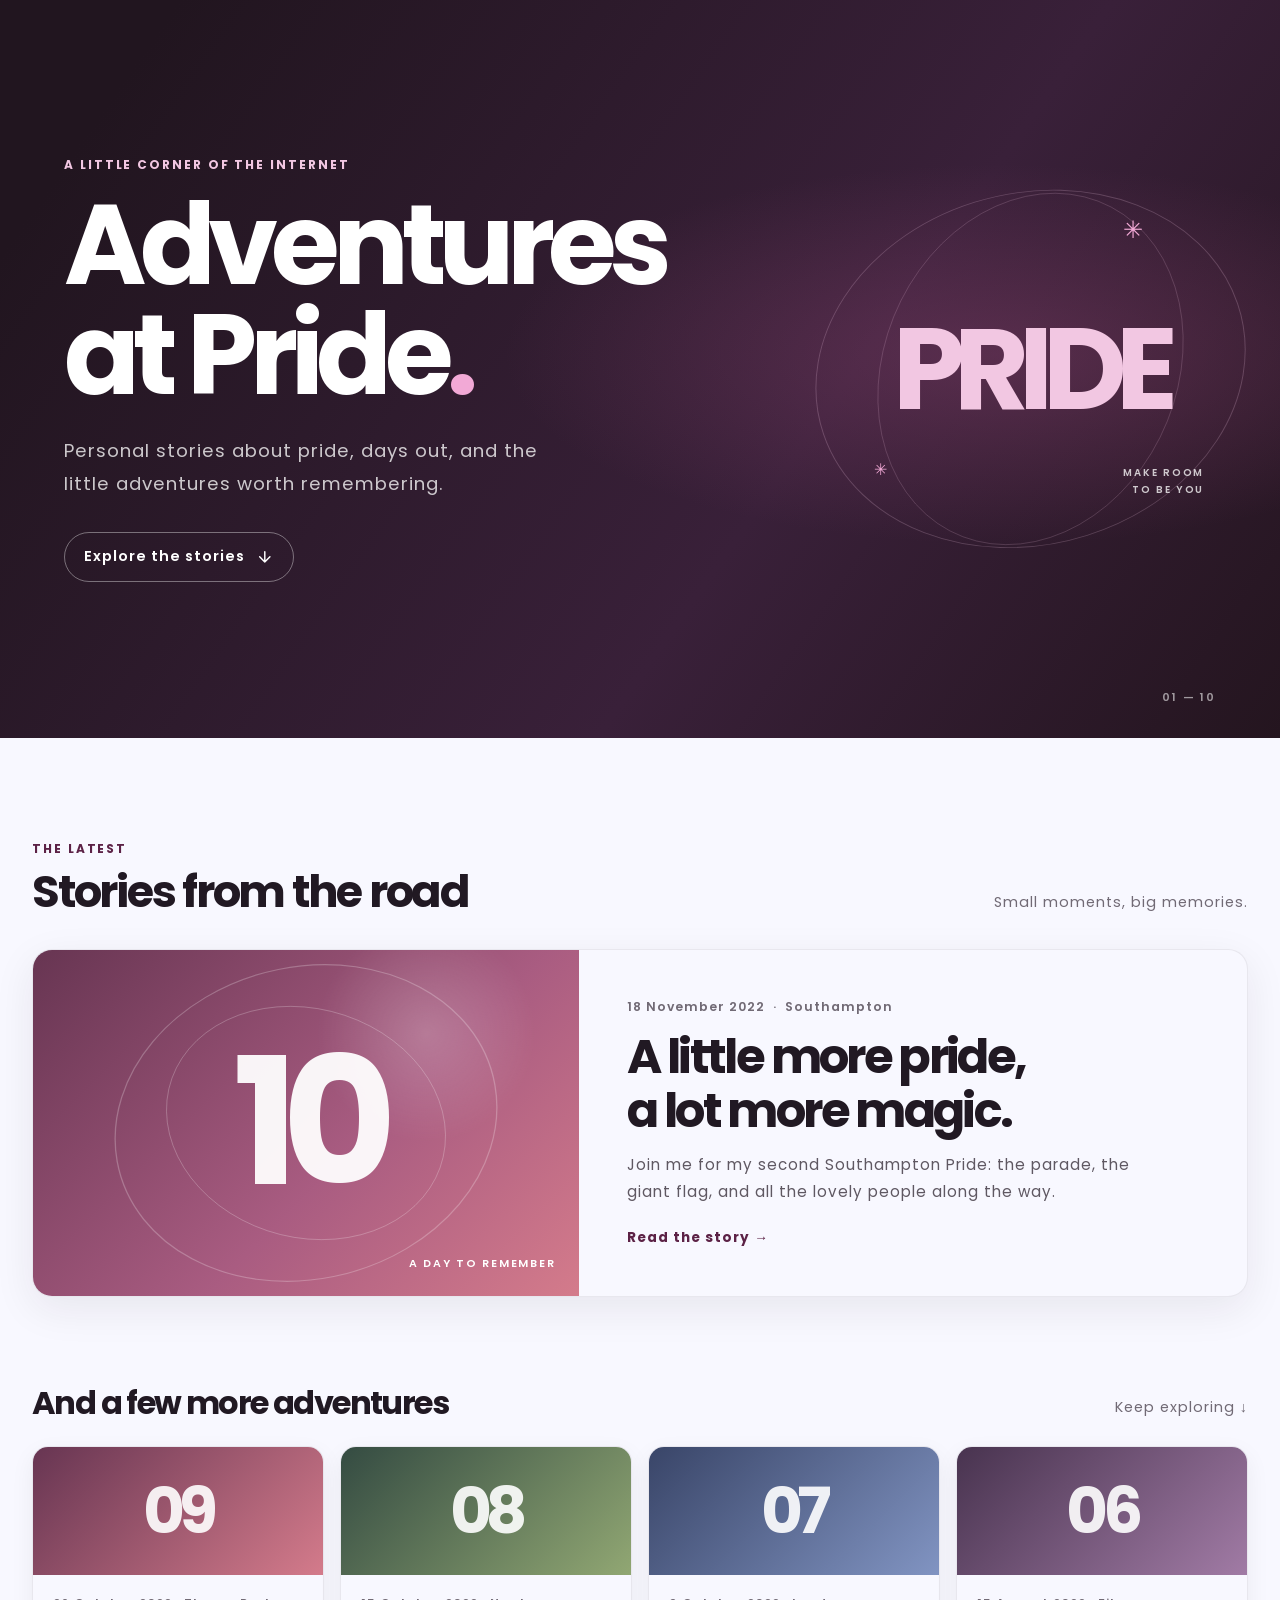
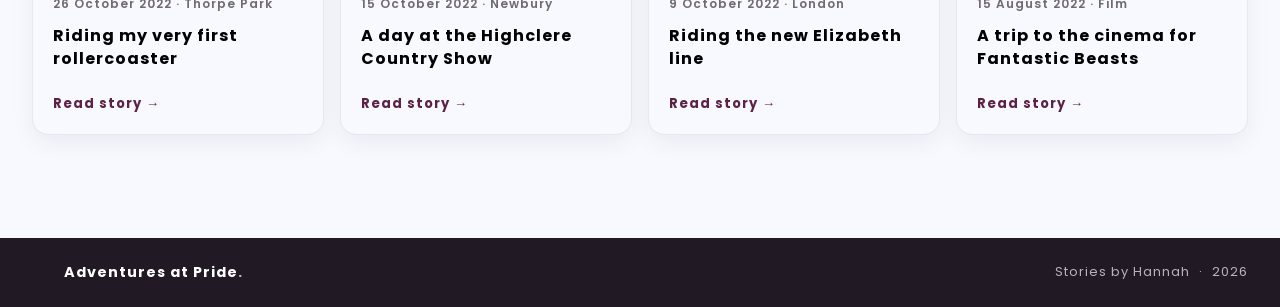
==== index.html @ 4e7ab4b3 "new redesign" ====
<!DOCTYPE html>
<html lang="en">

<head>
  <meta charset="UTF-8">
  <meta name="viewport" content="width=device-width, initial-scale=1.0">
  <meta name="description"
    content="Personal stories about pride, days out, and the little adventures worth remembering.">
  <meta property="og:title" content="Adventures at Pride">
  <meta property="og:description"
    content="Personal stories about pride, days out, and the little adventures worth remembering.">
  <meta name="theme-color" content="#24151f">
  <title>Adventures at Pride | Hannah's Blog</title>
  <link href="https://fonts.googleapis.com/css2?family=Poppins:wght@400;500;600;700&display=swap" rel="stylesheet">
  <link href="/assets/css/main.css" rel="stylesheet">
  <link href="/assets/css/post.css" rel="stylesheet">
  <link href="/assets/css/home.css" rel="stylesheet">
  <link rel="icon" href="/assets/images/home_pics/hc-with-bg-v2.ico">
</head>

<body>
  <a class="post-skip-link" href="#stories">Skip to stories</a>
  <main>
    <section class="home-intro" aria-labelledby="home-title">
      <div class="home-intro-copy">
        <p class="home-kicker">A little corner of the internet</p>
        <h1 id="home-title">Adventures<br>at Pride<span>.</span></h1>
        <p class="home-description">
          Personal stories about pride, days out, and the little adventures worth remembering.
        </p>
        <a class="home-scroll-link" href="#stories">
          Explore the stories
          <svg viewBox="0 0 24 24" aria-hidden="true" focusable="false">
            <path d="M12 5v14m-7-7 7 7 7-7"></path>
          </svg>
        </a>
      </div>
      <div class="home-intro-art" aria-hidden="true">
        <span class="home-art-orbit home-art-orbit-one"></span>
        <span class="home-art-orbit home-art-orbit-two"></span>
        <span class="home-art-spark home-art-spark-one">✳</span>
        <span class="home-art-spark home-art-spark-two">✳</span>
        <span class="home-art-word">PRIDE</span>
        <span class="home-art-caption">MAKE ROOM<br>TO BE YOU</span>
      </div>
      <span class="home-intro-index" aria-hidden="true">01 — 10</span>
    </section>

    <section id="stories" class="home-stories" aria-labelledby="stories-title">
      <div class="home-stories-heading">
        <div>
          <p class="home-section-kicker">The latest</p>
          <h2 id="stories-title">Stories from the road</h2>
        </div>
        <p class="home-stories-note">Small moments, big memories.</p>
      </div>

      <a class="home-feature" href="/post/22/11/18_11_22_southampton_pride_2022.html">
        <span class="home-feature-art" aria-hidden="true">
          <span class="home-feature-number">10</span>
          <span class="home-feature-label">A day to remember</span>
        </span>
        <span class="home-feature-copy">
          <span class="home-feature-date">18 November 2022 <span aria-hidden="true">·</span> Southampton</span>
          <span class="home-feature-title">A little more pride, a lot more magic.</span>
          <span class="home-feature-description">
            Join me for my second Southampton Pride: the parade, the giant flag, and all the lovely people along the
            way.
          </span>
          <span class="home-feature-link">Read the story <span aria-hidden="true">→</span></span>
        </span>
      </a>

      <div class="home-more-heading">
        <h2>And a few more adventures</h2>
        <span>Keep exploring <span aria-hidden="true">↓</span></span>
      </div>

      <div class="post-related-grid home-card-grid">
        <a href="/post/22/10/26_10_22_riding_my_first_rollercoaster_at_thorpe_park.html" class="post-card">
          <span class="post-card-art post-card-art-09" aria-hidden="true">09</span>
          <span class="post-card-content">
            <span class="post-card-date">26 October 2022 <span aria-hidden="true">·</span> Thorpe Park</span>
            <span class="post-card-title">Riding my very first rollercoaster</span>
            <span class="post-card-link">Read story <span aria-hidden="true">→</span></span>
          </span>
        </a>
        <a href="/post/22/10/15_10_22_attending_high_clear_country_show_2022.html" class="post-card">
          <span class="post-card-art post-card-art-08" aria-hidden="true">08</span>
          <span class="post-card-content">
            <span class="post-card-date">15 October 2022 <span aria-hidden="true">·</span> Newbury</span>
            <span class="post-card-title">A day at the Highclere Country Show</span>
            <span class="post-card-link">Read story <span aria-hidden="true">→</span></span>
          </span>
        </a>
        <a href="/post/22/10/09_10_22_riding_the_new_central_part_of_elizabeth_line.html" class="post-card">
          <span class="post-card-art post-card-art-07" aria-hidden="true">07</span>
          <span class="post-card-content">
            <span class="post-card-date">9 October 2022 <span aria-hidden="true">·</span> London</span>
            <span class="post-card-title">Riding the new Elizabeth line</span>
            <span class="post-card-link">Read story <span aria-hidden="true">→</span></span>
          </span>
        </a>
        <a href="/post/22/08/15_08_22_what_i_thought_of_the_new_fantastic_beast_movie.html" class="post-card">
          <span class="post-card-art post-card-art-06" aria-hidden="true">06</span>
          <span class="post-card-content">
            <span class="post-card-date">15 August 2022 <span aria-hidden="true">·</span> Film</span>
            <span class="post-card-title">A trip to the cinema for Fantastic Beasts</span>
            <span class="post-card-link">Read story <span aria-hidden="true">→</span></span>
          </span>
        </a>
      </div>
    </section>
  </main>

  <footer class="home-footer">
    <a class="home-footer-brand" href="#home-title">Adventures at Pride<span>.</span></a>
    <p>Stories by Hannah <span aria-hidden="true">·</span> 2026</p>
  </footer>
</body>

</html>
---- assets/css/main.css ----
/*
       ------------contents-----------
1. general styling 
2. nav styling
3. index.html styling 
    -about me section styling
    -project section styling
    -blog section styling
    friend section/ friend icon styling
4. about.html styling 
    -about me section styling
    -hobbies and interest styling
    -education history styling
    -employment history styling
5. project.html styling
    -hannah codes section styling
    -hannah plays section styling
    - other section styling
    -project card styling
6. blog.html styling
7. footer styling
8. header image styling
9. 404.html styling
10. terms.html styling
*/
/*-----------1:general styling----------*/
* {
  margin: 0;
  padding: 0;
  font-family: "poppins", sans-serif;
  letter-spacing: 1px;
  box-sizing: border-box;
  scroll-behavior: smooth;
}

:root {
  /*light mode colours*/
  --light-hamburger-icon-colour: black;
  --light-body-bg-colour: #f8f8ff;
  --light-hover-active-colour: #5c2246;
  --light-nav-footer-bg-colour: #f5f5f5;
  --light-nav-text-colour: black;
  --light-svg-fill-colour: black;
  --light-section-1-bg-colour: #cfcaca;
  --light-section-2-bg-colour: #adafb8;
  --light-section-3-bg-colour: #c7c7c7;
  --light-section-4-bg-colour: #c0bcbc;
  --light-sorce-code-svg-fill-colour: #5a5c5e;
  --light-card-bg-colour-red: #e40303;
  --light-card-bg-colour-orange: #ff8c00;
  --light-card-bg-colour-yellow: #ffed00;
  --light-card-bg-colour-green: #008026;
  --light-card-bg-colour-blue: #004cff;
  --light-card-bg-colour-violet: #732982;
  --light-card-bg-hover-colour-red: rgb(228, 3, 3);
  --light-card-bg-hover-colour-orange: rgba(248, 162, 1, 0.705);
  --light-card-bg-hover-colour-yellow: rgba(255, 238, 0, 0.493);
  --light-card-bg-hover-colour-green: rgba(0, 128, 38, 0.493);
  --light-card-bg-hover-colour-blue: rgba(0, 76, 255, 0.493);
  --light-card-bg-hover-colour-violet: rgba(115, 41, 130, 0.493);
  --light-card-title-span-colour: #333;
  --light-card-box-shadow-colour: rgba(0, 0, 0, 0.2);
  --light-card-box-shadow-hover-colour: #5c2246;
  --light-top-border-colour: #5c2246;
  /*dark mode colours*/
  --hover-active-colour: #f2c7e2;
  --svg-fill-colour: #fff;
  --sorce-code-svg-fill-colour: hsl(214, 7%, 47%);
  --section-1-bg-colour: #121212;
  --section-2-bg-colour: #18191c;
  --section-3-bg-colour: #0f1012;
  --section-4-bg-colour: #111114;
  --body-bg-colour: #121212;
  --nav-footer-bg-colour: #131418;
  --nav-text-colour: #f2f5f7;
  --hamburger-icon-colour: #f2f5f7;
  --card-bg-colour: #2f2f33;
  --card-bg-colour-red: #e8baba;
  --card-bg-colour-orange: #eacfad;
  --card-bg-colour-yellow: #efecc1;
  --card-bg-colour-green: #bae8c7;
  --card-bg-colour-blue: #bac7e8;
  --card-bg-colour-violet: #e0bae8;
  --card-title-span-colour: rgb(255, 251, 251);
  --card-box-shadow-colour: rgba(139, 138, 138, 0.2);
  --card-box-shadow-hover-colour: #f2c7e2;
  --top-border-colour: #f2c7e2;
  --footer-link-colour: dimgrey;
  --blog-span-hr-colour: rgba(105, 105, 105, 0.26);
}

body {
  overflow-x: hidden;
  background-color: var(--light-body-bg-colour);
}
@media (prefers-color-scheme: dark) {
  body {
    background-color: var(--body-bg-colour);
  }
}

a {
  color: var(--light-nav-text-colour);
}
a:hover {
  color: var(--light-hover-active-colour);
}
@media (prefers-color-scheme: dark) {
  a {
    color: var(--nav-text-colour);
  }
  a:hover {
    color: var(--hover-active-colour);
  }
}

/*----------2:nav styling-------*/
nav {
  height: 6rem;
  width: 100vw;
  background-color: var(--light-nav-footer-bg-colour);
  color: var(--light-nav-text-colour);
  box-shadow: 0 3px 20px rgba(0, 0, 0, 0.2);
  display: flex;
  position: fixed;
  z-index: 10;
}
@media screen and (max-width: 800px) {
  nav {
    position: fixed;
    z-index: 3;
  }
}
@media (prefers-color-scheme: dark) {
  nav {
    background-color: var(--nav-footer-bg-colour);
    color: var(--nav-text-colour);
  }
}
nav {
  /*Styling logo*/
}
nav .logo {
  padding: 1vh 1vw;
  margin-top: auto;
  margin-bottom: auto;
  margin-left: 0;
  margin-right: 0;
  text-align: center;
}
nav .logo img {
  height: 5rem;
  width: 5rem;
}
@media screen and (max-width: 800px) {
  nav .logo {
    padding: 1vh 1vw;
    margin-top: auto;
    margin-bottom: auto;
    margin-left: 0;
    margin-right: 0;
    text-align: center;
    padding-left: 1em;
  }
}
nav {
  /*Styling Links*/
}
nav .nav-links {
  display: flex;
  list-style: none;
  width: 88vw;
  padding: 0 0.7vw;
  justify-content: space-evenly;
  align-items: center;
  text-transform: uppercase;
}
nav .nav-links li a {
  text-decoration: none;
  margin: 0 0.7vw;
  color: var(--light-nav-text-colour);
}
nav .nav-links li a:hover {
  color: var(--light-hover-active-colour);
}
nav .nav-links li a::before {
  content: "";
  display: block;
  height: 3px;
  width: 0%;
  background-color: var(--light-hover-active-colour);
  position: absolute;
  transition: all ease-in-out 250ms;
  margin: 0 0 0 10%;
}
nav .nav-links li a:hover:before {
  width: 80%;
}
nav .nav-links li .active {
  color: var(--light-hover-active-colour);
  font-weight: bold;
}
nav .nav-links li {
  position: relative;
}
@media screen and (max-width: 800px) {
  nav .nav-links {
    position: fixed;
    background: var(--light-nav-footer-bg-colour);
    height: 100vh;
    width: 100%;
    flex-direction: column;
    clip-path: circle(50px at 90% -20%);
    -webkit-clip-path: circle(50px at 90% -10%);
    transition: all 1s ease-out;
    pointer-events: none;
  }
  nav .nav-links.open {
    clip-path: circle(1000px at 90% -10%);
    -webkit-clip-path: circle(1000px at 90% -10%);
    pointer-events: all;
  }
  nav .nav-links {
    /*Animating Hamburger Icon on Click*/
  }
  nav .nav-linksli {
    opacity: 0;
  }
  nav .nav-linksli:nth-child(1) {
    transition: all 0.5s ease 0.2s;
  }
  nav .nav-linksli:nth-child(2) {
    transition: all 0.5s ease 0.4s;
  }
  nav .nav-linksli:nth-child(3) {
    transition: all 0.5s ease 0.6s;
  }
  nav .nav-linksli:nth-child(4) {
    transition: all 0.5s ease 0.7s;
  }
  nav .nav-linksli:nth-child(5) {
    transition: all 0.5s ease 0.8s;
  }
  nav .nav-linksli:nth-child(6) {
    transition: all 0.5s ease 0.9s;
    margin: 0;
  }
  nav .nav-linksli:nth-child(7) {
    transition: all 0.5s ease 1s;
    margin: 0;
  }
  nav .nav-linksli.fade {
    opacity: 1;
  }
}
@media (prefers-color-scheme: dark) {
  nav .nav-links {
    background: var(--nav-footer-bg-colour);
  }
  nav .nav-links li a {
    color: var(--nav-text-colour);
  }
  nav .nav-links li a:hover {
    color: var(--hover-active-colour);
  }
  nav .nav-links li a:before {
    background-color: var(--hover-active-colour);
  }
  nav .nav-links li .active {
    color: var(--hover-active-colour);
  }
}
nav {
  /*Styling Hamburger Icon*/
}
nav .hamburger {
  display: none;
}
nav .hamburger div {
  width: 30px;
  height: 3px;
  background: var(--light-hamburger-icon-colour);
  margin: 5px;
  transition: all 0.3s ease;
}
@media screen and (max-width: 800px) {
  nav .hamburger {
    display: block;
    position: absolute;
    cursor: pointer;
    right: 5%;
    top: 50%;
    transform: translate(-5%, -50%);
    z-index: 2;
    transition: all 0.7s ease;
  }
}
@media (prefers-color-scheme: dark) {
  nav .hamburger div {
    background: var(--hamburger-icon-colour);
  }
}
@media screen and (max-width: 800px) {
  nav .toggle .line1 {
    transform: rotate(-45deg) translate(-5px, 6px);
  }
  nav .toggle .line2 {
    transition: all 0.7s ease;
    width: 0;
  }
  nav .toggle .line3 {
    transform: rotate(45deg) translate(-5px, -6px);
  }
}

.dropdown-links {
  margin-bottom: 1em;
}
@media screen and (max-width: 800px) {
  .dropdown-links {
    display: none;
    opacity: 0;
  }
}

.desktop_display_only {
  display: inline-block;
}
@media screen and (max-width: 800px) {
  .desktop_display_only {
    display: none;
    opacity: 0%;
  }
}

.mobile_only {
  display: none;
  opacity: 0;
}
@media screen and (max-width: 800px) {
  .mobile_only {
    display: block;
    opacity: 1;
  }
}

.dropdown {
  position: relative;
  display: inline-block;
}
@media screen and (max-width: 800px) {
  .dropdown {
    display: none;
    opacity: 0;
  }
}

.dropdown_text {
  font-weight: bold;
  padding-bottom: 0.5em;
}
@media screen and (max-width: 800px) {
  .dropdown_text {
    display: none;
    opacity: 0;
  }
}

.dropdown_mobile_text {
  opacity: 0;
  display: none;
}
@media screen and (max-width: 800px) {
  .dropdown_mobile_text {
    font-weight: bold;
    padding-bottom: 0.5em;
    opacity: 1;
    display: block;
  }
}

.dropdown-content {
  display: none;
  position: absolute;
  background-color: var(--light-nav-footer-bg-colour);
  min-width: 160px;
  box-shadow: 0px 8px 16px 0px rgba(0, 0, 0, 0.2);
  padding: 12px 16px;
  left: -3.5em;
  z-index: 1;
}
@media screen and (max-width: 800px) {
  .dropdown-content {
    display: none;
    opacity: 0;
    z-index: -9;
  }
}
@media (prefers-color-scheme: dark) {
  .dropdown-content {
    background-color: var(--nav-footer-bg-colour);
  }
}

.dropdown:hover .dropdown-content {
  display: block;
  margin: auto;
  text-align: center;
  padding-bottom: 1em;
}
@media screen and (max-width: 800px) {
  .dropdown:hover .dropdown-content {
    display: none;
    opacity: 0;
  }
}

/*-----------3:index.html styling---------*/
.blog_h1 {
  padding-top: 5em;
  margin: auto;
  text-align: center;
  color: var(--light-nav-text-colour);
}
@media screen and (max-width: 800px) {
  .blog_h1 {
    padding-top: 7em;
    font-size: 1.25em;
    padding-left: 2em;
    padding-right: 2em;
  }
}
@media (prefers-color-scheme: dark) {
  .blog_h1 {
    color: var(--nav-text-colour);
  }
}

.blog_welcome_text {
  margin: auto;
  text-align: center;
  padding-bottom: 2em;
  font-weight: 400;
  color: var(--light-nav-text-colour);
}
@media screen and (max-width: 800px) {
  .blog_welcome_text {
    font-size: 1.2em;
    padding-left: 2em;
    padding-right: 2em;
  }
}
@media (prefers-color-scheme: dark) {
  .blog_welcome_text {
    color: var(--nav-text-colour);
  }
}

.blog_page_main {
  padding-bottom: 0.7em;
  margin-bottom: 0.7em;
}

.h1 {
  margin: auto;
  text-align: center;
  padding-top: 1em;
  padding-bottom: 1em;
  color: var(--light-nav-text-colour);
}
@media (prefers-color-scheme: dark) {
  .h1 {
    color: var(--nav-text-colour);
  }
}

.band {
  width: 80%;
  max-width: 1500px;
  margin: 0 auto;
  display: grid;
  grid-template-columns: 1fr;
  grid-template-rows: auto;
  grid-gap: 20px;
}
@media screen and (max-width: 800px) {
  .band {
    margin-bottom: 1.5em;
  }
}
@media (min-width: 30em) {
  .band {
    grid-template-columns: 1fr 1fr;
  }
}
@media (min-width: 60em) {
  .band {
    grid-template-columns: repeat(4, 1fr);
  }
}

.blog_card {
  background: var(--light-card-bg-colour);
  text-decoration: none;
  color: var(--light-nav-text-colour);
  box-shadow: 0 2px 5px var(--light-card-box-shadow-colour);
  display: flex;
  flex-direction: column;
  min-height: 100%;
}
@media (prefers-color-scheme: dark) {
  .blog_card {
    background: var(--card-bg-colour);
    text-decoration: none;
    color: var(--nav-text-colour);
    box-shadow: 0 2px 5px var(--card-box-shadow-colour);
    display: flex;
    flex-direction: column;
    min-height: 100%;
  }
}
.blog_card {
  position: relative;
  top: 0;
  transition: all 0.1s ease-in;
}
@media (prefers-color-scheme: dark) {
  .blog_card {
    background-color: var(--card-bg-colour);
  }
}
.blog_card:hover {
  top: -2px;
  box-shadow: 0 4px 5px var(--card-bg-hover-colour);
}
@media (prefers-color-scheme: dark) {
  .blog_card:hover {
    box-shadow: 0 4px 5px var(--light-card-bg-hover-colour);
  }
}
.blog_card article {
  padding: 20px;
  flex: 1;
  display: flex;
  flex-direction: column;
  justify-content: space-between;
}
.blog_card h1 {
  font-size: 20px;
  margin: 0;
  color: var(--light-card-title-span-colour);
}
@media (prefers-color-scheme: dark) {
  .blog_card h1 {
    color: var(--card-title-span-colour);
  }
}
.blog_card p {
  flex: 1;
  line-height: 1.4;
}
.blog_card span {
  font-size: 12px;
  font-weight: bold;
  color: var(--light-card-title-span-colour);
  text-transform: uppercase;
  letter-spacing: 0.05em;
  margin: 2em 0 0 0;
  padding-right: 3em;
}
@media (prefers-color-scheme: dark) {
  .blog_card span {
    color: var(--card-title-span-colour);
  }
}
.blog_card .span_flex {
  display: flex;
}
.blog_card .thumb {
  padding-bottom: 60%;
  background-size: cover;
  background-position: center center;
}

.blog_card_red {
  background: var(--light-card-bg-colour-red);
  text-decoration: none;
  color: var(--light-nav-text-colour);
  box-shadow: 0 2px 5px var(--light-card-box-shadow-colour);
  display: flex;
  flex-direction: column;
  min-height: 100%;
}
@media (prefers-color-scheme: dark) {
  .blog_card_red {
    background: var(--card-bg-colour-red);
    text-decoration: none;
    color: var(--nav-text-colour);
    box-shadow: 0 2px 5px var(--card-box-shadow-colour);
    display: flex;
    flex-direction: column;
    min-height: 100%;
  }
}
.blog_card_red {
  position: relative;
  top: 0;
  transition: all 0.1s ease-in;
}
@media (prefers-color-scheme: dark) {
  .blog_card_red {
    background-color: var(--card-bg-colour-red);
  }
}
.blog_card_red:hover {
  top: -2px;
  box-shadow: 0 4px 5px var(--card-bg-hover-colour-red);
}
@media (prefers-color-scheme: dark) {
  .blog_card_red:hover {
    box-shadow: 0 4px 5px var(--light-card-bg-hover-colour-red);
  }
}
.blog_card_red article {
  padding: 20px;
  flex: 1;
  display: flex;
  flex-direction: column;
  justify-content: space-between;
}
.blog_card_red h1 {
  font-size: 20px;
  margin: 0;
  color: var(--light-card-title-span-colour);
}
@media (prefers-color-scheme: dark) {
  .blog_card_red h1 {
    color: var(--card-title-span-colour);
  }
}
.blog_card_red p {
  flex: 1;
  line-height: 1.4;
}
.blog_card_red span {
  font-size: 12px;
  font-weight: bold;
  color: var(--light-card-title-span-colour);
  text-transform: uppercase;
  letter-spacing: 0.05em;
  margin: 2em 0 0 0;
  padding-right: 3em;
}
@media (prefers-color-scheme: dark) {
  .blog_card_red span {
    color: var(--card-title-span-colour);
  }
}
.blog_card_red .span_flex {
  display: flex;
}
.blog_card_red .thumb {
  padding-bottom: 60%;
  background-size: cover;
  background-position: center center;
}

.footer {
  position: fixed;
  left: 0;
  padding: 1em;
  bottom: 0;
  width: 100%;
  background-color: var(--light-nav-footer-bg-colour);
  color: var(--light-nav-text-colour);
  text-align: center;
}
@media (prefers-color-scheme: dark) {
  .footer {
    background-color: var(--nav-footer-bg-colour);
    color: var(--nav-text-colour);
  }
}

.blog_card_orange {
  background: var(--light-card-bg-colour-orange);
  text-decoration: none;
  color: var(--light-nav-text-colour);
  box-shadow: 0 2px 5px var(--light-card-box-shadow-colour);
  display: flex;
  flex-direction: column;
  min-height: 100%;
}
@media (prefers-color-scheme: dark) {
  .blog_card_orange {
    background: var(--card-bg-colour-orange);
    text-decoration: none;
    color: var(--nav-text-colour);
    box-shadow: 0 2px 5px var(--card-box-shadow-colour);
    display: flex;
    flex-direction: column;
    min-height: 100%;
  }
}
.blog_card_orange {
  position: relative;
  top: 0;
  transition: all 0.1s ease-in;
}
@media (prefers-color-scheme: dark) {
  .blog_card_orange {
    background-color: var(--card-bg-colour-orange);
  }
}
.blog_card_orange:hover {
  top: -2px;
  box-shadow: 0 4px 5px var(--light-card-box-shadow-hover-colour-orange);
}
@media (prefers-color-scheme: dark) {
  .blog_card_orange:hover {
    box-shadow: 0 4px 5px var(--light-card-bg-hover-colour-orange);
  }
}
.blog_card_orange article {
  padding: 20px;
  flex: 1;
  display: flex;
  flex-direction: column;
  justify-content: space-between;
}
.blog_card_orange h1 {
  font-size: 20px;
  margin: 0;
  color: var(--light-card-title-span-colour);
}
@media (prefers-color-scheme: dark) {
  .blog_card_orange h1 {
    color: var(--card-title-span-colour);
  }
}
.blog_card_orange p {
  flex: 1;
  line-height: 1.4;
}
.blog_card_orange span {
  font-size: 12px;
  font-weight: bold;
  color: var(--light-card-title-span-colour);
  text-transform: uppercase;
  letter-spacing: 0.05em;
  margin: 2em 0 0 0;
  padding-right: 3em;
}
@media (prefers-color-scheme: dark) {
  .blog_card_orange span {
    color: var(--card-title-span-colour);
  }
}
.blog_card_orange .span_flex {
  display: flex;
}
.blog_card_orange .thumb {
  padding-bottom: 60%;
  background-size: cover;
  background-position: center center;
}

.blog_card_yellow {
  background: var(--light-card-bg-colour-yellow);
  text-decoration: none;
  color: var(--light-nav-text-colour);
  box-shadow: 0 2px 5px var(--light-card-box-shadow-colour);
  display: flex;
  flex-direction: column;
  min-height: 100%;
}
@media (prefers-color-scheme: dark) {
  .blog_card_yellow {
    background: var(--card-bg-colour-yellow);
    text-decoration: none;
    color: var(--nav-text-colour);
    box-shadow: 0 2px 5px var(--card-box-shadow-colour);
    display: flex;
    flex-direction: column;
    min-height: 100%;
  }
}
.blog_card_yellow {
  position: relative;
  top: 0;
  transition: all 0.1s ease-in;
}
@media (prefers-color-scheme: dark) {
  .blog_card_yellow {
    background-color: var(--card-bg-colour-yellow);
  }
}
.blog_card_yellow:hover {
  top: -2px;
  box-shadow: 0 4px 5px var(--light-card-box-shadow-hover-colour-yellow);
}
@media (prefers-color-scheme: dark) {
  .blog_card_yellow:hover {
    box-shadow: 0 4px 5px var(--light-card-bg-hover-colour-yellow);
  }
}
.blog_card_yellow article {
  padding: 20px;
  flex: 1;
  display: flex;
  flex-direction: column;
  justify-content: space-between;
}
.blog_card_yellow h1 {
  font-size: 20px;
  margin: 0;
  color: var(--light-card-title-span-colour);
}
@media (prefers-color-scheme: dark) {
  .blog_card_yellow h1 {
    color: var(--card-title-span-colour);
  }
}
.blog_card_yellow p {
  flex: 1;
  line-height: 1.4;
}
.blog_card_yellow span {
  font-size: 12px;
  font-weight: bold;
  color: var(--light-card-title-span-colour);
  text-transform: uppercase;
  letter-spacing: 0.05em;
  margin: 2em 0 0 0;
  padding-right: 3em;
}
@media (prefers-color-scheme: dark) {
  .blog_card_yellow span {
    color: var(--card-title-span-colour);
  }
}
.blog_card_yellow .span_flex {
  display: flex;
}
.blog_card_yellow .thumb {
  padding-bottom: 60%;
  background-size: cover;
  background-position: center center;
}

.blog_card_green {
  background: var(--light-card-bg-colour-green);
  text-decoration: none;
  color: var(--light-nav-text-colour);
  box-shadow: 0 2px 5px var(--light-card-box-shadow-colour);
  display: flex;
  flex-direction: column;
  min-height: 100%;
}
@media (prefers-color-scheme: dark) {
  .blog_card_green {
    background: var(--card-bg-colour-green);
    text-decoration: none;
    color: var(--nav-text-colour);
    box-shadow: 0 2px 5px var(--card-box-shadow-colour);
    display: flex;
    flex-direction: column;
    min-height: 100%;
  }
}
.blog_card_green {
  position: relative;
  top: 0;
  transition: all 0.1s ease-in;
}
@media (prefers-color-scheme: dark) {
  .blog_card_green {
    background-color: var(--card-bg-colour-green);
  }
}
.blog_card_green:hover {
  top: -2px;
  box-shadow: 0 4px 5px var(--light-card-box-shadow-hover-colour);
}
@media (prefers-color-scheme: dark) {
  .blog_card_green:hover {
    box-shadow: 0 4px 5px var(--card-box-shadow-hover-colour);
  }
}
.blog_card_green article {
  padding: 20px;
  flex: 1;
  display: flex;
  flex-direction: column;
  justify-content: space-between;
}
.blog_card_green h1 {
  font-size: 20px;
  margin: 0;
  color: var(--light-card-title-span-colour);
}
@media (prefers-color-scheme: dark) {
  .blog_card_green h1 {
    color: var(--card-title-span-colour);
  }
}
.blog_card_green p {
  flex: 1;
  line-height: 1.4;
}
.blog_card_green span {
  font-size: 12px;
  font-weight: bold;
  color: var(--light-card-title-span-colour);
  text-transform: uppercase;
  letter-spacing: 0.05em;
  margin: 2em 0 0 0;
  padding-right: 3em;
}
@media (prefers-color-scheme: dark) {
  .blog_card_green span {
    color: var(--card-title-span-colour);
  }
}
.blog_card_green .span_flex {
  display: flex;
}
.blog_card_green .thumb {
  padding-bottom: 60%;
  background-size: cover;
  background-position: center center;
}

.blog_card_blue {
  background: var(--light-card-bg-colour-blue);
  text-decoration: none;
  color: var(--light-nav-text-colour);
  box-shadow: 0 2px 5px var(--light-card-box-shadow-colour);
  display: flex;
  flex-direction: column;
  min-height: 100%;
}
@media (prefers-color-scheme: dark) {
  .blog_card_blue {
    background: var(--card-bg-colour-blue);
    text-decoration: none;
    color: var(--nav-text-colour);
    box-shadow: 0 2px 5px var(--card-box-shadow-colour);
    display: flex;
    flex-direction: column;
    min-height: 100%;
  }
}
.blog_card_blue {
  position: relative;
  top: 0;
  transition: all 0.1s ease-in;
}
@media (prefers-color-scheme: dark) {
  .blog_card_blue {
    background-color: var(--card-bg-colour-blue);
  }
}
.blog_card_blue:hover {
  top: -2px;
  box-shadow: 0 4px 5px var(--light-card-box-shadow-hover-colour);
}
@media (prefers-color-scheme: dark) {
  .blog_card_blue:hover {
    box-shadow: 0 4px 5px var(--card-box-shadow-hover-colour);
  }
}
.blog_card_blue article {
  padding: 20px;
  flex: 1;
  display: flex;
  flex-direction: column;
  justify-content: space-between;
}
.blog_card_blue h1 {
  font-size: 20px;
  margin: 0;
  color: var(--light-card-title-span-colour);
}
@media (prefers-color-scheme: dark) {
  .blog_card_blue h1 {
    color: var(--card-title-span-colour);
  }
}
.blog_card_blue p {
  flex: 1;
  line-height: 1.4;
}
.blog_card_blue span {
  font-size: 12px;
  font-weight: bold;
  color: var(--light-card-title-span-colour);
  text-transform: uppercase;
  letter-spacing: 0.05em;
  margin: 2em 0 0 0;
  padding-right: 3em;
}
@media (prefers-color-scheme: dark) {
  .blog_card_blue span {
    color: var(--card-title-span-colour);
  }
}
.blog_card_blue .span_flex {
  display: flex;
}
.blog_card_blue .thumb {
  padding-bottom: 60%;
  background-size: cover;
  background-position: center center;
}

.blog_card_violet {
  background: var(--light-card-bg-colour-violet);
  text-decoration: none;
  color: var(--light-nav-text-colour);
  box-shadow: 0 2px 5px var(--light-card-box-shadow-colour);
  display: flex;
  flex-direction: column;
  min-height: 100%;
}
@media (prefers-color-scheme: dark) {
  .blog_card_violet {
    background: var(--card-bg-colour-violet);
    text-decoration: none;
    color: var(--nav-text-colour);
    box-shadow: 0 2px 5px var(--card-box-shadow-colour);
    display: flex;
    flex-direction: column;
    min-height: 100%;
  }
}
.blog_card_violet {
  position: relative;
  top: 0;
  transition: all 0.1s ease-in;
}
@media (prefers-color-scheme: dark) {
  .blog_card_violet {
    background-color: var(--card-bg-colour-violet);
  }
}
.blog_card_violet:hover {
  top: -2px;
  box-shadow: 0 4px 5px var(--light-card-box-shadow-hover-colour);
}
@media (prefers-color-scheme: dark) {
  .blog_card_violet:hover {
    box-shadow: 0 4px 5px var(--card-box-shadow-hover-colour);
  }
}
.blog_card_violet article {
  padding: 20px;
  flex: 1;
  display: flex;
  flex-direction: column;
  justify-content: space-between;
}
.blog_card_violet h1 {
  font-size: 20px;
  margin: 0;
  color: var(--light-card-title-span-colour);
}
@media (prefers-color-scheme: dark) {
  .blog_card_violet h1 {
    color: var(--card-title-span-colour);
  }
}
.blog_card_violet p {
  flex: 1;
  line-height: 1.4;
}
.blog_card_violet span {
  font-size: 12px;
  font-weight: bold;
  color: var(--light-card-title-span-colour);
  text-transform: uppercase;
  letter-spacing: 0.05em;
  margin: 2em 0 0 0;
  padding-right: 3em;
}
@media (prefers-color-scheme: dark) {
  .blog_card_violet span {
    color: var(--card-title-span-colour);
  }
}
.blog_card_violet .span_flex {
  display: flex;
}
.blog_card_violet .thumb {
  padding-bottom: 60%;
  background-size: cover;
  background-position: center center;
}

@media (min-width: 60em) {
  .item-1 {
    grid-column: 1/span 2;
  }
  .item-1 h1 {
    font-size: 24px;
  }
}

/*-----------blog postpage--------*/
.blog_post_main {
  padding-top: 2em;
  margin: auto;
  align-items: center;
  background-color: var(--light-body-bg-colour);
  width: 100%;
  padding-left: 40em;
  margin-bottom: 0;
  padding-bottom: 2em;
  width: 100%;
  display: block;
}
@media (max-width: 1390px) {
  .blog_post_main {
    padding-top: 6em;
    margin: auto;
    align-items: center;
    background-color: var(--light-body-bg-colour);
    width: 100%;
    padding-left: 3em;
  }
}
@media (max-width: 991px) {
  .blog_post_main {
    padding-top: 1.5em;
    margin-left: 0;
    padding: 20px 10px;
    width: 100%;
  }
}
@media (max-width: 767px) {
  .blog_post_main {
    padding: 60px 10px;
    padding-top: 1.5em;
  }
}
@media (max-width: 709px) {
  .blog_post_main {
    padding: 0px 20px;
    padding-top: 1.5em;
    padding-bottom: 1em;
  }
}
@media (prefers-color-scheme: dark) {
  .blog_post_main {
    background-color: var(--body-bg-colour);
  }
}

.blog_post_p {
  margin-top: 0;
  margin-bottom: 1rem;
  max-width: 50%;
}
@media (max-width: 1390px) {
  .blog_post_p {
    margin: auto;
    align-items: center;
    width: 100%;
  }
}
.blog_post_p {
  color: var(--light-nav-text-colour);
}
@media (max-width: 991px) {
  .blog_post_p {
    margin-top: 0;
    padding-top: 0;
    margin-left: 1em;
    max-width: 100%;
    margin-bottom: 1rem;
  }
}
@media (prefers-color-scheme: dark) {
  .blog_post_p {
    color: var(--nav-text-colour);
  }
}

p a {
  color: var(---light-nav-text-colour);
}
p a:hover {
  color: var(--light-hover-active-colour);
}
@media (prefers-color-scheme: dark) {
  p a a {
    color: var(--nav-text-colour);
  }
  p a a:hover {
    color: var(--hover-active-colour);
  }
}

.blog_card_bg {
  background-color: var(--light-body-bg-colour);
  padding-top: 0;
  margin-top: -1em;
}
@media screen and (max-width: 700px) {
  .blog_card_bg {
    margin-bottom: 1em;
    padding-bottom: 1em;
  }
}
@media (prefers-color-scheme: dark) {
  .blog_card_bg {
    background-color: var(--body-bg-colour);
  }
}

.blog_hr_primary {
  border-top: 5px solid var(--light-top-border-colour);
  width: 96%;
  margin: auto;
  align-items: center;
}
@media (prefers-color-scheme: dark) {
  .blog_hr_primary {
    border-top: 5px solid var(--top-border-colour);
  }
}

.blog_hr_bg {
  background-color: var(--light-body-bg-colour);
}
@media (prefers-color-scheme: dark) {
  .blog_hr_bg {
    background-color: var(--body-bg-colour);
  }
}

.blog_hr_secondary {
  border-top: 5px solid var(--light-top-border-colour);
  width: 70%;
  margin: auto;
  align-items: center;
  margin-top: 1em;
}
@media (prefers-color-scheme: dark) {
  .blog_hr_secondary {
    border-top: 5px solid var(--top-border-colour);
  }
}

.blog_span_hr {
  border-top: 1px solid var(--blog-span-hr-colour);
  max-width: 30%;
  margin-top: 1em;
}
@media (prefers-color-scheme: dark) {
  .blog_span_hr {
    border-top: 1px solid var(--blog-span-hr-colour);
  }
}

.blog_span_hr_border {
  flex-wrap: wrap;
}
.blog_span_hr_border span {
  flex-wrap: wrap;
}
.blog_span_hr_border {
  max-width: 70%;
}
@media (max-width: 1390px) {
  .blog_span_hr_border {
    padding-left: 15em;
  }
}

.blog_svg {
  fill: var(--light-svg-fill-colour);
  width: 2.5em;
  height: 2.5em;
  margin-left: 2em;
  padding: 0;
  padding-right: auto;
}
.blog_svg:hover {
  fill: var(--light-hover-active-colour);
}
@media (prefers-color-scheme: dark) {
  .blog_svg {
    fill: var(--svg-fill-colour);
  }
  .blog_svg:hover {
    fill: var(--hover-active-colour);
  }
}

.blog_color_primary,
span.blog_color_primary {
  color: var(--light-nav-text-colour);
}
@media screen and (max-width: 700px) {
  .blog_color_primary,
  span.blog_color_primary {
    margin-left: 1em;
  }
}
@media (prefers-color-scheme: dark) {
  .blog_color_primary,
  span.blog_color_primary {
    color: var(--nav-text-colour);
  }
}

.h2 {
  margin: auto;
  text-align: center;
  padding-top: 0.7em;
  padding-bottom: 1em;
  color: var(--light-nav-text-colour);
}
@media (prefers-color-scheme: dark) {
  .h2 {
    color: var(--nav-text-colour);
  }
}

.blog_link_bg {
  background-color: var(--light-body-bg-colour);
}
@media (prefers-color-scheme: dark) {
  .blog_link_bg {
    background-color: var(--body-bg-colour);
  }
}

.blog_link_placement {
  display: flex;
  padding-top: auto;
  align-items: center;
  text-align: center;
  margin-top: 1em;
}

.blog_links_placement {
  display: flex;
}

.blog_post_img_placement {
  display: flex;
  margin-right: 4em;
}
@media (max-width: 1390px) {
  .blog_post_img_placement {
    margin: auto;
    align-items: center;
    display: flex;
    margin-left: 15em;
  }
}
@media screen and (max-width: 800px) {
  .blog_post_img_placement {
    margin-left: 1.5em;
    margin-right: 1.5em;
  }
}
@media (max-width: 709px) {
  .blog_post_img_placement {
    display: block;
  }
}
@media (max-width: 480px) {
  .blog_post_img_placement {
    display: block;
  }
}

.blog_post_img {
  width: 30%;
  padding-right: 1em;
  display: flex;
}
@media (max-width: 1390px) {
  .blog_post_img {
    align-items: center;
    display: flex;
  }
}
@media (max-width: 709px) {
  .blog_post_img {
    display: block;
    width: 25%;
    margin: auto;
    align-items: center;
    padding-right: 1em;
  }
}
@media (max-width: 480px) {
  .blog_post_img {
    display: block;
    width: 100%;
    margin: auto;
    align-items: center;
    padding-bottom: 1em;
    padding-right: 0;
  }
}

/*--------7:footer styling------------*/
footer {
  background-color: var(--light-nav-footer-bg-colour);
  padding-left: auto;
  padding-top: 1px;
  padding-bottom: 0;
  margin-bottom: 0;
  padding-right: auto;
  width: 100vw;
  height: auto;
  margin-left: 0;
  bottom: 60px;
  color: var(--footer-link-colour);
}
@media screen and (max-width: 800px) {
  footer {
    background-color: var(--light-nav-footer-bg-colour);
    display: grid;
    padding-left: auto;
    padding-top: 1px;
    height: auto;
    padding: auto;
    margin: auto;
    padding-right: auto;
    width: 100%;
    margin-left: 0;
    bottom: 60px;
    margin-top: -1em;
    color: var(--footer-link-colour);
  }
}
@media (prefers-color-scheme: dark) {
  footer {
    background-color: var(--nav-footer-bg-colour);
    color: var(--footer-link-colour);
  }
}
@media screen and (prefers-color-scheme: dark) and (max-width: 800px) {
  footer {
    background-color: var(--nav-footer-bg-colour);
    color: var(--footer-link-colour);
  }
}
footer h1 {
  font-weight: 700;
  text-align: center;
}
footer p.desktop {
  font-weight: 700;
  text-align: center;
}
@media screen and (max-width: 800px) {
  footer p.desktop {
    display: none;
    opacity: 0;
  }
}
footer p.mobile {
  font-weight: 700;
  text-align: center;
  opacity: 0;
}
@media screen and (max-width: 800px) {
  footer p.mobile {
    opacity: 1;
    margin: auto;
    padding: 1em;
    margin-top: 1em;
    margin-bottom: 1em;
  }
}
footer a {
  margin-left: 2em;
  float: right;
  padding-left: 0.2em;
  padding-right: 0.2em;
  align-items: center;
  text-align: center;
  color: var(--footer-link-colour);
}
@media screen and (max-width: 800px) {
  footer a {
    padding: 1em;
    margin-top: -2em;
    margin: auto;
  }
}
footer .footer_display {
  display: flex;
  margin-left: 1em;
  align-items: center;
}
@media screen and (max-width: 800px) {
  footer .footer_display {
    display: grid;
    background-color: var(--light-nav-footer-bg-colour);
  }
}
@media (prefers-color-scheme: dark) {
  footer .footer_display {
    background-color: var(--nav-footer-bg-colour);
  }
}
@media screen and (prefers-color-scheme: dark) and (max-width: 800px) {
  footer .footer_display {
    display: grid;
    background-color: var(--nav-footer-bg-colour);
  }
}
footer {
  /*Styling logo*/
}
footer .footer_logo {
  padding: 1vh 1vw;
  margin-top: auto;
  margin-bottom: auto;
  margin-left: 0;
  margin-right: 0;
}
footer .footer_logo img {
  height: 5rem;
  width: 5rem;
}
@media screen and (max-width: 800px) {
  footer .footer_logo {
    margin: auto;
    align-items: center;
    padding: 0%;
  }
}

/*--------8:header image styliing--------*/
img.bg {
  /* Set rules to fill background */
  min-height: 100%;
  min-width: 1920px;
  opacity: 70%;
  z-index: -10;
  /* Set up proportionate scaling */
  width: 100%;
  height: auto;
  /* Set up positioning */
  position: fixed;
  background-position: center center;
  top: -10;
  left: 0;
}
@media screen and (max-width: 1024px) {
  img.bg {
    /* Specific to this particular image */
    left: 50%;
    margin-left: -512px; /* 50% */
  }
}

img.blog_bg {
  /* Set rules to fill background */
  min-height: 20%;
  min-width: 1920px;
  opacity: 70%;
  z-index: -10;
  /* Set up proportionate scaling */
  width: 100%;
  height: auto;
  /* Set up positioning */
  position: fixed;
  top: -70%;
  left: 0;
}
@media screen and (max-width: 1024px) {
  img.blog_bg {
    /* Specific to this particular image */
    left: 50%;
    margin-left: -512px; /* 50% */
  }
}

img.blog_post_3_bg {
  /* Set rules to fill background */
  min-height: 20%;
  min-width: 1920px;
  opacity: 70%;
  z-index: -10;
  /* Set up proportionate scaling */
  width: 100%;
  height: auto;
  /* Set up positioning */
  position: fixed;
  top: -10%;
  left: 0;
}
@media screen and (max-width: 1024px) {
  img.blog_post_3_bg {
    /* Specific to this particular image */
    left: 50%;
    margin-left: -512px; /* 50% */
  }
}

img.blog_post_4_bg {
  /* Set rules to fill background */
  min-height: 20%;
  min-width: 1920px;
  opacity: 70%;
  z-index: -10;
  /* Set up proportionate scaling */
  width: 100%;
  height: auto;
  /* Set up positioning */
  position: fixed;
  top: -130%;
  left: 0;
}
@media screen and (max-width: 1024px) {
  img.blog_post_4_bg {
    /* Specific to this particular image */
    left: 50%;
    margin-left: -512px; /* 50% */
  }
}

img.blog_post_6_bg {
  /* Set rules to fill background */
  min-height: 20%;
  min-width: 1920px;
  opacity: 70%;
  z-index: -10;
  /* Set up proportionate scaling */
  width: 100%;
  height: auto;
  /* Set up positioning */
  position: fixed;
  top: -20%;
  left: 0;
}
@media screen and (max-width: 1024px) {
  img.blog_post_6_bg {
    /* Specific to this particular image */
    left: 50%;
    margin-left: -512px; /* 50% */
  }
}

img.blog_post_7_bg {
  /* Set rules to fill background */
  min-height: 40%;
  min-width: 1920px;
  opacity: 70%;
  z-index: -10;
  /* Set up proportionate scaling */
  width: 100%;
  height: auto;
  /* Set up positioning */
  position: fixed;
  top: -126%;
  left: 0;
}
@media screen and (max-width: 1024px) {
  img.blog_post_7_bg {
    /* Specific to this particular image */
    left: 50%;
    margin-left: -512px; /* 50% */
  }
}

img.blog_post_8_bg {
  /* Set rules to fill background */
  min-height: 20%;
  min-width: 1920px;
  opacity: 70%;
  z-index: -10;
  /* Set up proportionate scaling */
  width: 100%;
  height: auto;
  /* Set up positioning */
  position: fixed;
  top: -70%;
  left: 0;
}
@media screen and (max-width: 1024px) {
  img.blog_post_8_bg {
    /* Specific to this particular image */
    left: 50%;
    margin-left: -512px; /* 50% */
  }
}

img.blog_post_9_bg {
  /* Set rules to fill background */
  min-height: 20%;
  min-width: 1920px;
  opacity: 70%;
  z-index: -10;
  /* Set up proportionate scaling */
  width: 100%;
  height: auto;
  /* Set up positioning */
  position: fixed;
  top: -55%;
  left: 0;
}
@media screen and (max-width: 1024px) {
  img.blog_post_9_bg {
    /* Specific to this particular image */
    left: 50%;
    margin-left: -512px; /* 50% */
  }
}

img.blog_post_10_bg {
  /* Set rules to fill background */
  min-height: 20%;
  min-width: 1920px;
  opacity: 70%;
  z-index: -10;
  /* Set up proportionate scaling */
  width: 100%;
  height: auto;
  /* Set up positioning */
  position: fixed;
  top: -185%;
  left: 0;
}
@media screen and (max-width: 1024px) {
  img.blog_post_10_bg {
    /* Specific to this particular image */
    left: 50%;
    margin-left: -512px; /* 50% */
  }
}

img.blog_post_11_bg {
  /* Set rules to fill background */
  min-height: 20%;
  min-width: 1920px;
  opacity: 70%;
  z-index: -10;
  /* Set up proportionate scaling */
  width: 100%;
  height: auto;
  /* Set up positioning */
  position: fixed;
  top: -10%;
  left: 0;
}
@media screen and (max-width: 1024px) {
  img.blog_post_11_bg {
    /* Specific to this particular image */
    left: 50%;
    margin-left: -512px; /* 50% */
  }
}

img.about_bg {
  /* Set rules to fill background */
  min-height: 100%;
  min-width: 1024px;
  opacity: 75%;
  z-index: -10;
  /* Set up proportionate scaling */
  width: 100%;
  height: auto;
  /* Set up positioning */
  position: fixed;
  top: -3em;
  left: 0;
}
@media screen and (max-width: 1024px) {
  img.about_bg {
    /* Specific to this particular image */
    left: 50%;
    margin-left: -512px; /* 50% */
  }
}

/*----------9:404.html styling-------*/
.error_h1 {
  margin: auto;
  text-align: center;
  padding-top: 5em;
  color: var(--light-nav-text-colour);
}
@media (prefers-color-scheme: dark) {
  .error_h1 {
    color: var(--nav-text-colour);
  }
}

.error_h2 {
  margin: auto;
  text-align: center;
  padding: 5em;
  padding-top: 5em;
  padding-bottom: 10em;
}
@media screen and (max-width: 800px) {
  .error_h2 {
    margin: auto;
    text-align: center;
    padding-top: 0;
    padding-bottom: 0;
    padding-left: 0.5em;
    padding-right: 0.5em;
  }
}
@media (prefers-color-scheme: dark) {
  .error_h2 {
    color: var(--nav-text-colour);
  }
}/*# sourceMappingURL=main.css.map */
---- assets/css/post.css ----
.post-skip-link {
  position: absolute;
  top: -4rem;
  left: 1rem;
  z-index: 20;
  padding: 0.75rem 1rem;
  border-radius: 0.5rem;
  background: #fff;
  color: #17131a;
}

.post-skip-link:focus {
  top: 1rem;
}

.post-hero {
  position: relative;
  display: grid;
  min-height: min(78vh, 48rem);
  align-items: end;
  overflow: hidden;
  isolation: isolate;
  background: #24151f;
  color: #fff;
}

.post-back-link {
  position: absolute;
  top: 1.5rem;
  left: max(1.5rem, calc((100% - 72rem) / 2));
  z-index: 1;
  display: inline-flex;
  min-height: 2.75rem;
  align-items: center;
  gap: 0.6rem;
  padding: 0.65rem 1rem;
  border: 1px solid rgba(255, 255, 255, 0.38);
  border-radius: 999px;
  background: rgba(24, 18, 25, 0.38);
  color: #fff;
  font-size: 0.875rem;
  font-weight: 600;
  text-decoration: none;
  backdrop-filter: blur(0.75rem);
  transition: background-color 180ms ease, border-color 180ms ease;
}

.post-back-link:hover {
  border-color: rgba(255, 255, 255, 0.7);
  background: rgba(24, 18, 25, 0.72);
  color: #fff;
}

.post-back-link:focus-visible {
  outline: 3px solid #f2c7e2;
  outline-offset: 3px;
}

.post-back-link svg {
  width: 1.1rem;
  height: 1.1rem;
  fill: none;
  stroke: currentColor;
  stroke-linecap: round;
  stroke-linejoin: round;
  stroke-width: 2;
}

.post-hero-image,
.post-hero-shade {
  position: absolute;
  inset: 0;
  width: 100%;
  height: 100%;
}

.post-hero-image {
  z-index: -2;
  object-fit: cover;
  object-position: center 45%;
}

.post-hero-shade {
  z-index: -1;
  background: linear-gradient(90deg, rgba(16, 11, 17, 0.8), rgba(16, 11, 17, 0.08) 90%),
    linear-gradient(0deg, rgba(16, 11, 17, 0.8), transparent 68%);
}

.post-hero-copy {
  width: min(100% - 3rem, 72rem);
  margin: 0 auto;
  padding: 9rem 0 5rem;
}

.post-kicker,
.post-related-kicker {
  margin: 0 0 0.8rem;
  color: #f2c7e2;
  font-size: 0.75rem;
  font-weight: 700;
  letter-spacing: 0.16em;
  text-transform: uppercase;
}

.post-kicker span {
  margin: 0 0.4rem;
  color: #fff;
}

.post-hero h1 {
  max-width: 13ch;
  margin: 0;
  font-size: clamp(2.6rem, 7vw, 5.8rem);
  letter-spacing: -0.055em;
  line-height: 1.02;
}

.post-byline {
  display: flex;
  flex-wrap: wrap;
  gap: 0.6rem;
  align-items: center;
  margin: 1.5rem 0 0;
  color: rgba(255, 255, 255, 0.88);
  font-size: 0.95rem;
}

.post-content {
  padding: clamp(3.5rem, 8vw, 7rem) 1.5rem;
  background: var(--light-body-bg-colour);
}

.post-article {
  width: min(100%, 44rem);
  margin: 0 auto;
  color: var(--light-nav-text-colour);
  font-size: 1.05rem;
  line-height: 1.9;
}

.post-article > p {
  margin: 0 0 1.6rem;
}

.post-article .post-intro {
  margin-bottom: 2.5rem;
  padding-left: 1.25rem;
  border-left: 4px solid var(--light-top-border-colour);
  font-size: clamp(1.2rem, 2.7vw, 1.55rem);
  font-weight: 500;
  line-height: 1.65;
}

.post-gallery {
  display: grid;
  grid-template-columns: repeat(2, minmax(0, 1fr));
  gap: 1rem;
  margin: 2.75rem 0;
}

.post-gallery img {
  display: block;
  width: 100%;
  aspect-ratio: 4 / 3;
  border-radius: 1rem;
  object-fit: cover;
  box-shadow: 0 1rem 2.5rem rgba(24, 16, 25, 0.12);
}

.post-tags {
  display: flex;
  flex-wrap: wrap;
  gap: 0.6rem;
  margin-top: 2.75rem;
  padding-top: 1.5rem;
  border-top: 1px solid rgba(105, 105, 105, 0.24);
}

.post-tags span {
  padding: 0.45rem 0.9rem;
  border: 1px solid rgba(92, 34, 70, 0.2);
  border-radius: 999px;
  color: var(--light-hover-active-colour);
  font-size: 0.82rem;
  font-weight: 600;
}

.post-related {
  padding: clamp(3.5rem, 7vw, 6rem) 1.5rem;
  background: #f0edf1;
}

.post-related-inner {
  width: min(100%, 76rem);
  margin: 0 auto;
}

.post-related-kicker {
  margin-bottom: 0.4rem;
  color: var(--light-hover-active-colour);
  text-align: center;
}

.post-related h2 {
  margin: 0 0 2.5rem;
  color: #211923;
  font-size: clamp(2rem, 4vw, 3rem);
  letter-spacing: -0.04em;
  text-align: center;
}

.post-related-grid {
  display: grid;
  grid-template-columns: repeat(4, minmax(0, 1fr));
  gap: 1rem;
}

.post-card {
  display: flex;
  min-width: 0;
  flex-direction: column;
  overflow: hidden;
  border: 1px solid rgba(41, 28, 42, 0.08);
  border-radius: 1rem;
  background: var(--light-body-bg-colour);
  box-shadow: 0 0.5rem 1.5rem rgba(32, 20, 34, 0.06);
  color: var(--light-nav-text-colour);
  text-decoration: none;
  transition: transform 180ms ease, box-shadow 180ms ease;
}

.post-card:hover {
  transform: translateY(-4px);
  box-shadow: 0 1rem 2rem rgba(32, 20, 34, 0.12);
  color: var(--light-nav-text-colour);
}

.post-card:focus-visible {
  outline: 3px solid var(--light-hover-active-colour);
  outline-offset: 3px;
}

.post-card-art {
  display: flex;
  min-height: 9rem;
  align-items: center;
  justify-content: center;
  color: rgba(255, 255, 255, 0.9);
  font-size: 4rem;
  font-weight: 700;
  letter-spacing: -0.08em;
  line-height: 1;
}

.post-card-art-09 {
  background: linear-gradient(135deg, #673552, #d47b8b);
}

.post-card-art-08 {
  background: linear-gradient(135deg, #344b42, #91a773);
}

.post-card-art-07 {
  background: linear-gradient(135deg, #394568, #8194c2);
}

.post-card-art-06 {
  background: linear-gradient(135deg, #48334f, #a17ba5);
}

.post-card-content {
  display: flex;
  flex: 1;
  flex-direction: column;
  align-items: flex-start;
  padding: 1.25rem;
}

.post-card-date {
  margin-bottom: 0.7rem;
  color: #716a75;
  font-size: 0.75rem;
  font-weight: 600;
}

.post-card-title {
  font-size: 1rem;
  font-weight: 700;
  line-height: 1.45;
}

.post-card-link {
  margin-top: auto;
  padding-top: 1.5rem;
  color: var(--light-hover-active-colour);
  font-size: 0.82rem;
  font-weight: 700;
}

@media (prefers-color-scheme: dark) {
  .post-content {
    background: var(--body-bg-colour);
  }

  .post-article {
    color: var(--nav-text-colour);
  }

  .post-article .post-intro {
    border-left-color: var(--top-border-colour);
  }

  .post-tags span {
    border-color: rgba(242, 199, 226, 0.24);
    color: var(--hover-active-colour);
  }

  .post-related {
    background: #1a181d;
  }

  .post-related h2 {
    color: var(--nav-text-colour);
  }

  .post-card {
    border-color: rgba(255, 255, 255, 0.08);
    background: var(--card-bg-colour);
    color: var(--nav-text-colour);
  }

  .post-card:hover {
    color: var(--nav-text-colour);
  }

  .post-card-date {
    color: #c0b7c2;
  }

  .post-card-link {
    color: var(--hover-active-colour);
  }
}

@media (max-width: 900px) {
  .post-related-grid {
    grid-template-columns: repeat(2, minmax(0, 1fr));
  }
}

@media (max-width: 600px) {
  .post-hero {
    min-height: 34rem;
  }

  .post-back-link {
    top: 1rem;
    left: 1rem;
  }

  .post-hero-copy {
    width: min(100% - 2rem, 72rem);
    padding: 8rem 0 3rem;
  }

  .post-content {
    padding-right: 1.25rem;
    padding-left: 1.25rem;
  }

  .post-article {
    font-size: 1rem;
  }

  .post-gallery {
    grid-template-columns: 1fr;
    gap: 0.75rem;
    margin: 2rem 0;
  }

  .post-gallery img {
    aspect-ratio: 16 / 10;
  }

  .post-related-grid {
    grid-template-columns: 1fr;
  }

  .post-card {
    display: grid;
    grid-template-columns: 7rem minmax(0, 1fr);
  }

  .post-card-art {
    min-height: 100%;
    font-size: 2.5rem;
  }

  .post-card-content {
    padding: 1rem;
  }

  .post-card-link {
    padding-top: 1rem;
  }
}

@media (prefers-reduced-motion: reduce) {
  .post-card {
    transition: none;
  }
}
---- assets/css/home.css ----
.home-intro {
  position: relative;
  display: flex;
  min-height: min(82vh, 54rem);
  align-items: center;
  overflow: hidden;
  padding: 7rem max(1.5rem, calc((100% - 72rem) / 2));
  background:
    radial-gradient(ellipse at 78% 48%, rgba(139, 67, 112, 0.42), transparent 35%),
    linear-gradient(125deg, #21151f 10%, #392039 62%, #24151f);
  color: #fff;
  isolation: isolate;
}

.home-intro-copy {
  position: relative;
  z-index: 1;
  width: min(100%, 40rem);
}

.home-kicker,
.home-section-kicker {
  margin: 0 0 1rem;
  color: #f2c7e2;
  font-size: 0.75rem;
  font-weight: 700;
  letter-spacing: 0.16em;
  text-transform: uppercase;
}

.home-intro h1 {
  margin: 0;
  font-size: clamp(3.4rem, 9vw, 7rem);
  letter-spacing: -0.065em;
  line-height: 0.98;
}

.home-intro h1 span,
.home-footer-brand span {
  color: #f2a9d6;
}

.home-description {
  max-width: 30rem;
  margin: 1.5rem 0 0;
  color: rgba(255, 255, 255, 0.76);
  font-size: clamp(1rem, 2vw, 1.15rem);
  line-height: 1.8;
}

.home-scroll-link {
  display: inline-flex;
  align-items: center;
  gap: 0.7rem;
  margin-top: 2rem;
  padding: 0.85rem 1.2rem;
  border: 1px solid rgba(255, 255, 255, 0.38);
  border-radius: 999px;
  color: #fff;
  font-size: 0.9rem;
  font-weight: 600;
  text-decoration: none;
  transition: background-color 180ms ease, border-color 180ms ease;
}

.home-scroll-link:hover {
  border-color: #f2c7e2;
  background: rgba(242, 199, 226, 0.12);
  color: #fff;
}

.home-scroll-link:focus-visible,
.home-feature:focus-visible,
.home-footer-brand:focus-visible {
  outline: 3px solid #f2c7e2;
  outline-offset: 4px;
}

.home-scroll-link svg {
  width: 1.1rem;
  height: 1.1rem;
  fill: none;
  stroke: currentColor;
  stroke-linecap: round;
  stroke-linejoin: round;
  stroke-width: 2;
}

.home-intro-art {
  position: absolute;
  top: 50%;
  right: max(2rem, calc((100% - 76rem) / 2));
  display: grid;
  width: clamp(15rem, 34vw, 30rem);
  aspect-ratio: 1;
  align-items: center;
  justify-items: center;
  transform: translateY(-50%);
  pointer-events: none;
}

.home-art-orbit {
  position: absolute;
  width: 100%;
  aspect-ratio: 1;
  border: 1px solid rgba(242, 199, 226, 0.22);
  border-radius: 50%;
}

.home-art-orbit-one {
  transform: scale(0.75) rotate(-24deg) skewX(-12deg);
}

.home-art-orbit-two {
  transform: scale(0.9) rotate(33deg) skewY(-12deg);
}

.home-art-word {
  color: #f2c7e2;
  font-size: clamp(3rem, 9vw, 7.5rem);
  font-weight: 700;
  letter-spacing: -0.09em;
  line-height: 1;
}

.home-art-caption {
  position: absolute;
  right: 10%;
  bottom: 20%;
  color: rgba(255, 255, 255, 0.76);
  font-size: 0.62rem;
  font-weight: 600;
  letter-spacing: 0.2em;
  line-height: 1.7;
  text-align: right;
}

.home-art-spark {
  position: absolute;
  color: #f2a9d6;
  font-size: 1.5rem;
}

.home-art-spark-one {
  top: 14%;
  right: 24%;
}

.home-art-spark-two {
  bottom: 24%;
  left: 14%;
  font-size: 1rem;
}

.home-intro-index {
  position: absolute;
  right: max(1.5rem, calc((100% - 72rem) / 2));
  bottom: 2rem;
  color: rgba(255, 255, 255, 0.56);
  font-size: 0.7rem;
  font-weight: 600;
  letter-spacing: 0.16em;
}

.home-stories {
  width: min(100% - 3rem, 76rem);
  margin: 0 auto;
  padding: clamp(4rem, 8vw, 7rem) 0;
}

.home-stories-heading,
.home-more-heading {
  display: flex;
  flex-wrap: wrap;
  align-items: end;
  justify-content: space-between;
  gap: 1rem;
}

.home-section-kicker {
  margin-bottom: 0.45rem;
  color: var(--light-hover-active-colour);
}

.home-stories-heading h2,
.home-more-heading h2 {
  margin: 0;
  color: #211923;
  font-size: clamp(1.8rem, 4vw, 2.8rem);
  letter-spacing: -0.05em;
  line-height: 1.15;
}

.home-stories-note,
.home-more-heading > span {
  margin: 0 0 0.25rem;
  color: #716a75;
  font-size: 0.9rem;
}

.home-feature {
  display: grid;
  grid-template-columns: 0.9fr 1.1fr;
  min-height: 20rem;
  margin-top: 2rem;
  overflow: hidden;
  border: 1px solid rgba(41, 28, 42, 0.08);
  border-radius: 1.25rem;
  background: var(--light-body-bg-colour);
  box-shadow: 0 0.75rem 2.5rem rgba(32, 20, 34, 0.08);
  color: var(--light-nav-text-colour);
  text-decoration: none;
  transition: transform 180ms ease, box-shadow 180ms ease;
}

.home-feature:hover {
  transform: translateY(-4px);
  box-shadow: 0 1rem 2.5rem rgba(32, 20, 34, 0.14);
  color: var(--light-nav-text-colour);
}

.home-feature-art {
  position: relative;
  display: flex;
  min-height: 20rem;
  align-items: center;
  justify-content: center;
  overflow: hidden;
  background:
    radial-gradient(circle at 72% 24%, rgba(255, 255, 255, 0.2), transparent 23%),
    linear-gradient(135deg, #673552, #a95c81 58%, #d47b8b);
  color: #fff;
}

.home-feature-art::before,
.home-feature-art::after {
  position: absolute;
  width: 18rem;
  aspect-ratio: 1;
  border: 1px solid rgba(255, 255, 255, 0.24);
  border-radius: 50%;
  content: "";
}

.home-feature-art::before {
  transform: scale(1.2) rotate(28deg) skewX(-12deg);
}

.home-feature-art::after {
  transform: scale(0.88) rotate(-32deg) skewY(12deg);
}

.home-feature-number {
  position: relative;
  z-index: 1;
  color: rgba(255, 255, 255, 0.94);
  font-size: clamp(6rem, 15vw, 11rem);
  font-weight: 700;
  letter-spacing: -0.1em;
  line-height: 1;
}

.home-feature-label {
  position: absolute;
  right: 1.5rem;
  bottom: 1.5rem;
  z-index: 1;
  font-size: 0.68rem;
  font-weight: 600;
  letter-spacing: 0.16em;
  text-transform: uppercase;
}

.home-feature-copy {
  display: flex;
  flex-direction: column;
  align-items: flex-start;
  justify-content: center;
  padding: clamp(1.5rem, 4vw, 3rem);
}

.home-feature-date {
  color: #716a75;
  font-size: 0.78rem;
  font-weight: 600;
}

.home-feature-date span {
  margin: 0 0.25rem;
}

.home-feature-title {
  max-width: 14ch;
  margin-top: 0.9rem;
  color: #211923;
  font-size: clamp(1.8rem, 4vw, 3rem);
  font-weight: 700;
  letter-spacing: -0.055em;
  line-height: 1.12;
}

.home-feature-description {
  max-width: 34rem;
  margin-top: 0.9rem;
  color: #5f5862;
  font-size: 0.95rem;
  line-height: 1.75;
}

.home-feature-link {
  margin-top: 1.4rem;
  color: var(--light-hover-active-colour);
  font-size: 0.85rem;
  font-weight: 700;
}

.home-more-heading {
  margin: clamp(3.5rem, 7vw, 5.5rem) 0 1.5rem;
}

.home-more-heading h2 {
  font-size: clamp(1.5rem, 3vw, 2rem);
}

.home-card-grid {
  width: 100%;
  grid-template-columns: repeat(4, minmax(0, 1fr));
}

.home-card-grid .post-card-art {
  min-height: 8rem;
}

.home-footer {
  display: flex;
  width: 100%;
  min-height: 0;
  align-items: center;
  justify-content: space-between;
  gap: 1rem;
  padding: 1.5rem max(1.5rem, calc((100% - 76rem) / 2));
  background: #211923;
  color: rgba(255, 255, 255, 0.68);
}

.home-footer-brand {
  color: #fff;
  font-size: 0.9rem;
  font-weight: 700;
  text-decoration: none;
}

.home-footer-brand:hover {
  color: #fff;
}

.home-footer p {
  margin: 0;
  font-size: 0.8rem;
}

.home-footer p span {
  padding: 0 0.3rem;
  color: #f2c7e2;
}

@media (prefers-color-scheme: dark) {
  .home-stories-heading h2,
  .home-more-heading h2 {
    color: var(--nav-text-colour);
  }

  .home-section-kicker {
    color: var(--hover-active-colour);
  }

  .home-stories-note,
  .home-more-heading > span {
    color: #c0b7c2;
  }

  .home-feature {
    border-color: rgba(255, 255, 255, 0.08);
    background: var(--card-bg-colour);
    color: var(--nav-text-colour);
  }

  .home-feature:hover {
    color: var(--nav-text-colour);
  }

  .home-feature-date {
    color: #c0b7c2;
  }

  .home-feature-title {
    color: var(--nav-text-colour);
  }

  .home-feature-description {
    color: #d0c8d2;
  }

  .home-feature-link {
    color: var(--hover-active-colour);
  }
}

@media (max-width: 900px) {
  .home-intro {
    min-height: 44rem;
    padding-right: 2rem;
    padding-left: 2rem;
  }

  .home-intro-art {
    right: -5rem;
    opacity: 0.48;
  }

  .home-intro-copy {
    max-width: 34rem;
  }

  .home-card-grid {
    grid-template-columns: repeat(2, minmax(0, 1fr));
  }
}

@media (max-width: 600px) {
  .home-intro {
    min-height: 39rem;
    align-items: flex-end;
    padding: 6rem 1.25rem 5rem;
  }

  .home-intro-art {
    top: 28%;
    right: -3rem;
    width: 17rem;
    transform: translateY(-50%);
    opacity: 0.5;
  }

  .home-intro-copy {
    align-self: flex-end;
  }

  .home-intro h1 {
    font-size: clamp(3.2rem, 15vw, 5rem);
  }

  .home-intro-index {
    right: 1.25rem;
    bottom: 1.25rem;
  }

  .home-stories {
    width: min(100% - 2rem, 76rem);
    padding: 3.5rem 0;
  }

  .home-stories-heading {
    align-items: flex-start;
  }

  .home-feature {
    grid-template-columns: 1fr;
  }

  .home-feature-art {
    min-height: 14rem;
  }

  .home-feature-description {
    font-size: 0.9rem;
  }

  .home-more-heading {
    align-items: flex-start;
    flex-direction: column;
    gap: 0.5rem;
  }

  .home-card-grid {
    grid-template-columns: 1fr;
  }

  .home-card-grid .post-card {
    grid-template-columns: 6rem minmax(0, 1fr);
  }

  .home-card-grid .post-card-art {
    min-height: 100%;
  }

  .home-footer {
    align-items: flex-start;
    flex-direction: column;
    padding: 1.5rem;
  }
}

@media (prefers-reduced-motion: reduce) {
  .home-scroll-link,
  .home-feature {
    transition: none;
  }
}
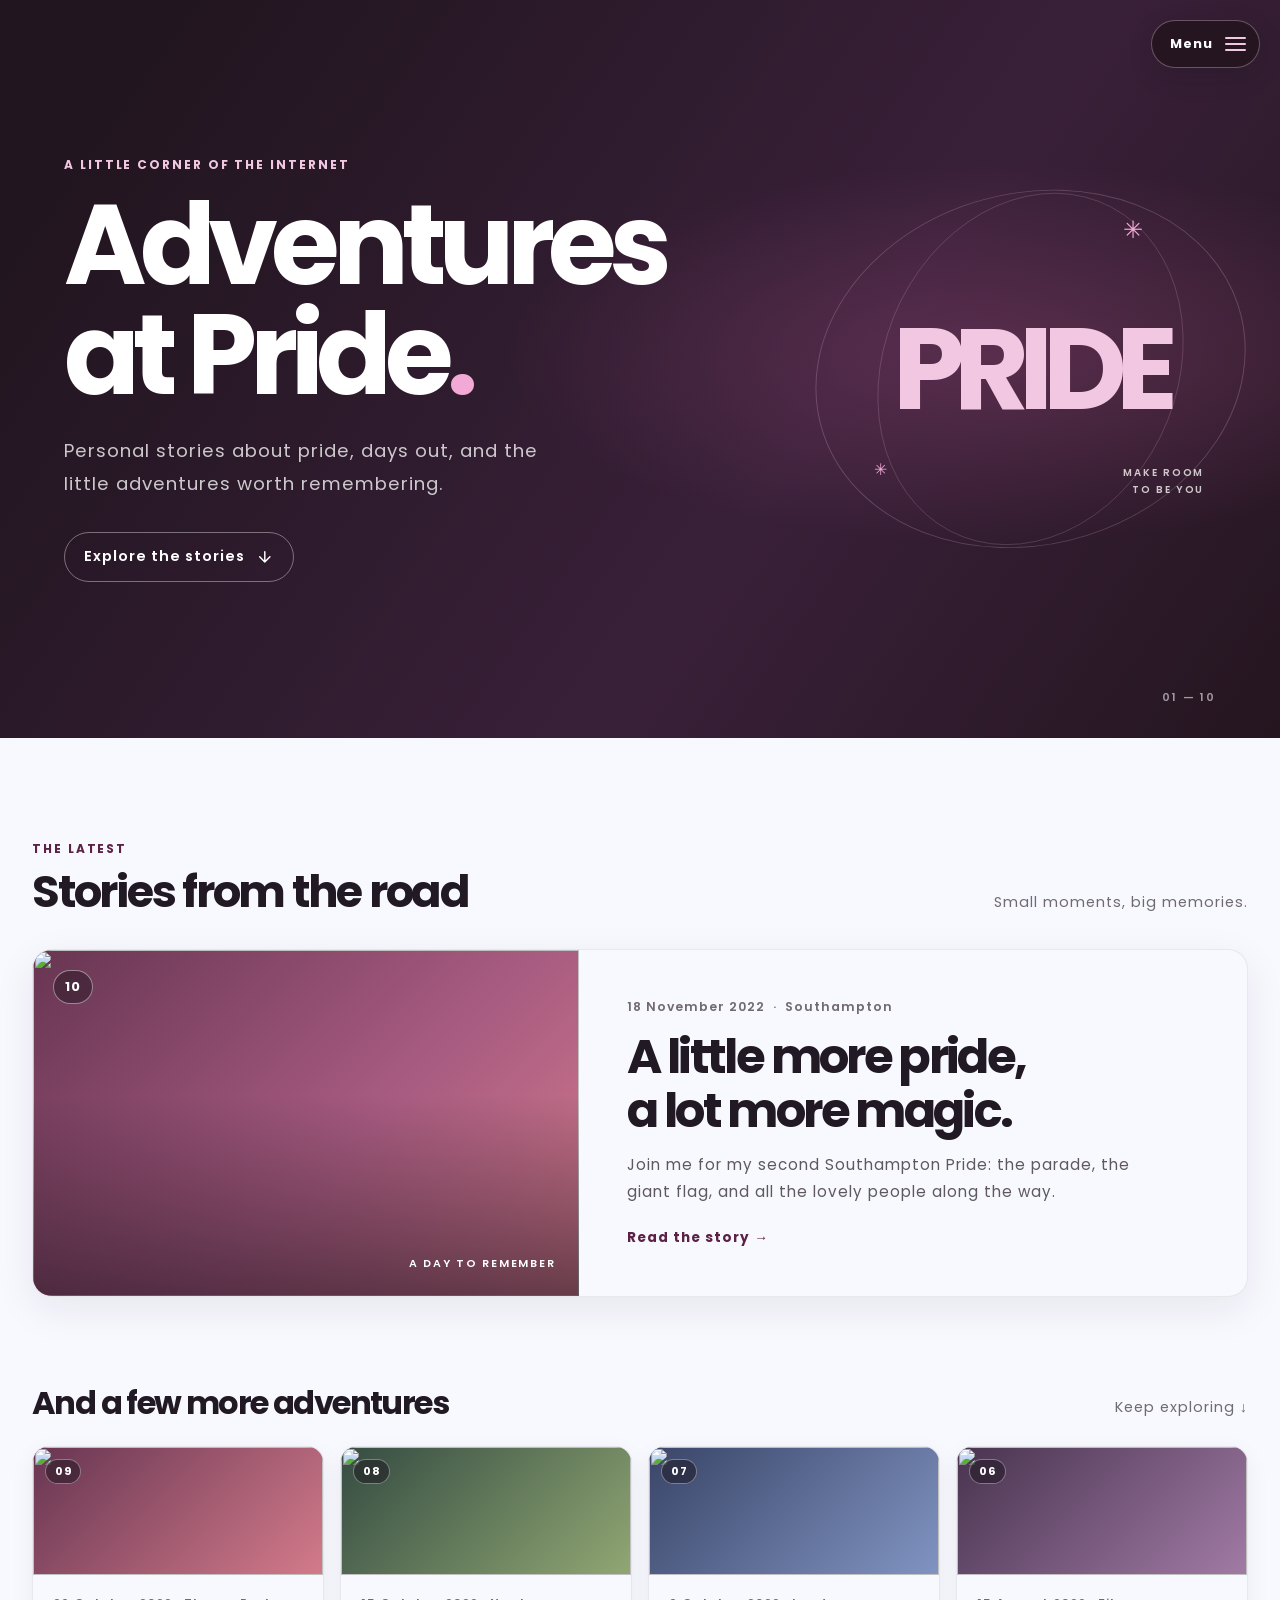
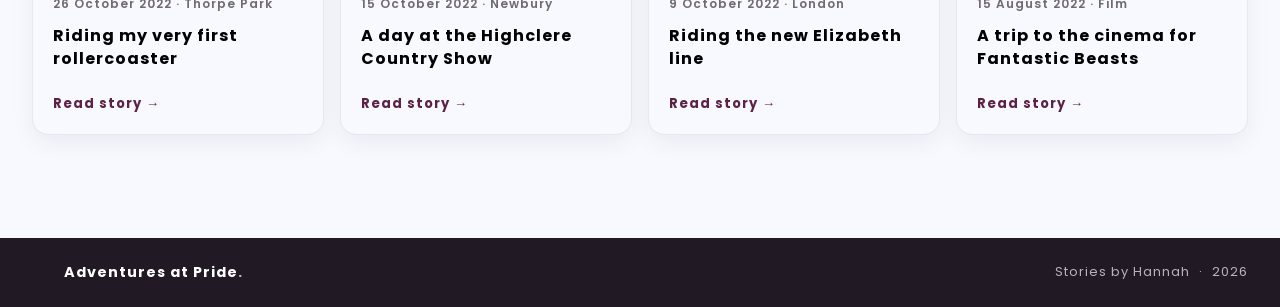
==== commit fbbcb71f: "new nav" ====
--- a/index.html
+++ b/index.html
@@ -15,11 +15,38 @@
   <link href="/assets/css/main.css" rel="stylesheet">
   <link href="/assets/css/post.css" rel="stylesheet">
   <link href="/assets/css/home.css" rel="stylesheet">
+  <link href="/assets/css/nav.css" rel="stylesheet">
   <link rel="icon" href="/assets/images/home_pics/hc-with-bg-v2.ico">
 </head>
 
 <body>
   <a class="post-skip-link" href="#stories">Skip to stories</a>
+  <div class="site-menu">
+    <button class="site-menu-toggle" type="button" aria-expanded="false" aria-controls="site-menu"
+      aria-label="Open navigation menu">
+      <span class="site-menu-toggle-label">Menu</span>
+      <span class="site-menu-icon" aria-hidden="true"><span></span><span></span><span></span></span>
+    </button>
+    <button class="site-menu-backdrop" type="button" aria-label="Close navigation menu" tabindex="-1"></button>
+    <aside id="site-menu" class="site-menu-panel" aria-labelledby="site-menu-title" aria-hidden="true" inert>
+      <div class="site-menu-panel-header">
+        <div>
+          <p class="site-menu-eyebrow">A little corner of the internet</p>
+          <h2 id="site-menu-title">Find your next adventure<span>.</span></h2>
+        </div>
+        <span class="site-menu-spark" aria-hidden="true">✳</span>
+      </div>
+      <nav class="site-menu-links" aria-label="Main navigation">
+        <a href="/index.html"><span>01</span> Home</a>
+        <a href="/index.html#stories"><span>02</span> All stories</a>
+        <a href="https://instagram.com/adventuresatpride"><span>03</span> Instagram</a>
+        <a href="https://tiktok.com/@adventuresatpride"><span>04</span> TikTok</a>
+      </nav>
+      <a class="site-menu-contact" href="https://www.instagram.com/direct/t/17844268713290712/">Say hello <span
+          aria-hidden="true">↗</span></a>
+      <p class="site-menu-footer">Make room to be you.</p>
+    </aside>
+  </div>
   <main>
     <section class="home-intro" aria-labelledby="home-title">
       <div class="home-intro-copy">
@@ -57,6 +84,7 @@
 
       <a class="home-feature" href="/post/22/11/18_11_22_southampton_pride_2022.html">
         <span class="home-feature-art" aria-hidden="true">
+          <img class="home-feature-image" src="/assets/images/home_pics/hannah-v3.jpg" alt="">
           <span class="home-feature-number">10</span>
           <span class="home-feature-label">A day to remember</span>
         </span>
@@ -78,7 +106,10 @@
 
       <div class="post-related-grid home-card-grid">
         <a href="/post/22/10/26_10_22_riding_my_first_rollercoaster_at_thorpe_park.html" class="post-card">
-          <span class="post-card-art post-card-art-09" aria-hidden="true">09</span>
+          <span class="post-card-art post-card-art-09" aria-hidden="true">
+            <img src="/assets/images/home_pics/IMG_4448.jpg" alt="" loading="lazy">
+            <span class="post-card-number">09</span>
+          </span>
           <span class="post-card-content">
             <span class="post-card-date">26 October 2022 <span aria-hidden="true">·</span> Thorpe Park</span>
             <span class="post-card-title">Riding my very first rollercoaster</span>
@@ -86,7 +117,10 @@
           </span>
         </a>
         <a href="/post/22/10/15_10_22_attending_high_clear_country_show_2022.html" class="post-card">
-          <span class="post-card-art post-card-art-08" aria-hidden="true">08</span>
+          <span class="post-card-art post-card-art-08" aria-hidden="true">
+            <img src="/assets/images/home_pics/me.jpeg" alt="" loading="lazy">
+            <span class="post-card-number">08</span>
+          </span>
           <span class="post-card-content">
             <span class="post-card-date">15 October 2022 <span aria-hidden="true">·</span> Newbury</span>
             <span class="post-card-title">A day at the Highclere Country Show</span>
@@ -94,7 +128,10 @@
           </span>
         </a>
         <a href="/post/22/10/09_10_22_riding_the_new_central_part_of_elizabeth_line.html" class="post-card">
-          <span class="post-card-art post-card-art-07" aria-hidden="true">07</span>
+          <span class="post-card-art post-card-art-07" aria-hidden="true">
+            <img src="/assets/images/home_pics/drew-beamer-vAij-E26haI-unsplash.jpg" alt="" loading="lazy">
+            <span class="post-card-number">07</span>
+          </span>
           <span class="post-card-content">
             <span class="post-card-date">9 October 2022 <span aria-hidden="true">·</span> London</span>
             <span class="post-card-title">Riding the new Elizabeth line</span>
@@ -102,7 +139,10 @@
           </span>
         </a>
         <a href="/post/22/08/15_08_22_what_i_thought_of_the_new_fantastic_beast_movie.html" class="post-card">
-          <span class="post-card-art post-card-art-06" aria-hidden="true">06</span>
+          <span class="post-card-art post-card-art-06" aria-hidden="true">
+            <img src="/assets/images/home_pics/hannah-v3.jpg" alt="" loading="lazy">
+            <span class="post-card-number">06</span>
+          </span>
           <span class="post-card-content">
             <span class="post-card-date">15 August 2022 <span aria-hidden="true">·</span> Film</span>
             <span class="post-card-title">A trip to the cinema for Fantastic Beasts</span>
@@ -117,6 +157,7 @@
     <a class="home-footer-brand" href="#home-title">Adventures at Pride<span>.</span></a>
     <p>Stories by Hannah <span aria-hidden="true">·</span> 2026</p>
   </footer>
+  <script src="/assets/js/nav.js"></script>
 </body>
 
-</html>
+</html>
--- a/assets/css/post.css
+++ b/assets/css/post.css
@@ -241,15 +241,47 @@
 }
 
 .post-card-art {
+  position: relative;
   display: flex;
   min-height: 9rem;
   align-items: center;
   justify-content: center;
+  overflow: hidden;
   color: rgba(255, 255, 255, 0.9);
   font-size: 4rem;
   font-weight: 700;
   letter-spacing: -0.08em;
   line-height: 1;
+}
+
+.post-card-art > img {
+  position: absolute;
+  inset: 0;
+  width: 100%;
+  height: 100%;
+  object-fit: cover;
+  transition: transform 220ms ease;
+}
+
+.post-card:hover .post-card-art > img {
+  transform: scale(1.04);
+}
+
+.post-card-number {
+  position: absolute;
+  top: 0.75rem;
+  left: 0.75rem;
+  z-index: 1;
+  padding: 0.3rem 0.55rem;
+  border: 1px solid rgba(255, 255, 255, 0.38);
+  border-radius: 999px;
+  background: rgba(24, 18, 25, 0.48);
+  color: #fff;
+  font-size: 0.7rem;
+  font-weight: 700;
+  letter-spacing: 0.08em;
+  line-height: 1.2;
+  backdrop-filter: blur(0.5rem);
 }
 
 .post-card-art-09 {
@@ -409,4 +441,8 @@
   .post-card {
     transition: none;
   }
-}
+
+  .post-card-art > img {
+    transition: none;
+  }
+}
--- a/assets/css/home.css
+++ b/assets/css/home.css
@@ -226,38 +226,41 @@
   align-items: center;
   justify-content: center;
   overflow: hidden;
-  background:
-    radial-gradient(circle at 72% 24%, rgba(255, 255, 255, 0.2), transparent 23%),
-    linear-gradient(135deg, #673552, #a95c81 58%, #d47b8b);
-  color: #fff;
-}
-
-.home-feature-art::before,
-.home-feature-art::after {
-  position: absolute;
-  width: 18rem;
-  aspect-ratio: 1;
-  border: 1px solid rgba(255, 255, 255, 0.24);
-  border-radius: 50%;
+  background: linear-gradient(135deg, #673552, #a95c81 58%, #d47b8b);
+  color: #fff;
+}
+
+.home-feature-image {
+  position: absolute;
+  inset: 0;
+  width: 100%;
+  height: 100%;
+  object-fit: cover;
+  object-position: center 42%;
+}
+
+.home-feature-art::before {
+  position: absolute;
+  inset: 0;
+  z-index: 1;
+  background: linear-gradient(0deg, rgba(25, 14, 26, 0.58), transparent 58%);
   content: "";
 }
 
-.home-feature-art::before {
-  transform: scale(1.2) rotate(28deg) skewX(-12deg);
-}
-
-.home-feature-art::after {
-  transform: scale(0.88) rotate(-32deg) skewY(12deg);
-}
-
 .home-feature-number {
-  position: relative;
+  position: absolute;
+  top: 1.25rem;
+  left: 1.25rem;
   z-index: 1;
-  color: rgba(255, 255, 255, 0.94);
-  font-size: clamp(6rem, 15vw, 11rem);
+  padding: 0.45rem 0.7rem;
+  border: 1px solid rgba(255, 255, 255, 0.45);
+  border-radius: 999px;
+  background: rgba(24, 18, 25, 0.42);
+  color: #fff;
+  font-size: 0.8rem;
   font-weight: 700;
-  letter-spacing: -0.1em;
-  line-height: 1;
+  letter-spacing: 0.08em;
+  backdrop-filter: blur(0.6rem);
 }
 
 .home-feature-label {
@@ -329,6 +332,10 @@
 
 .home-card-grid .post-card-art {
   min-height: 8rem;
+}
+
+.home-card-grid .post-card-art > img {
+  object-position: center 40%;
 }
 
 .home-footer {
@@ -506,4 +513,8 @@
   .home-feature {
     transition: none;
   }
-}
+
+  .home-card-grid .post-card-art > img {
+    transition: none;
+  }
+}
--- a/assets/css/nav.css
+++ b/assets/css/nav.css
@@ -0,0 +1,332 @@
+.site-menu {
+  position: fixed;
+  inset: 0;
+  z-index: 30;
+  pointer-events: none;
+}
+
+.site-menu-toggle {
+  position: fixed;
+  top: 1.25rem;
+  right: 1.25rem;
+  z-index: 3;
+  display: inline-flex;
+  min-height: 3rem;
+  align-items: center;
+  gap: 0.8rem;
+  padding: 0.65rem 0.8rem 0.65rem 1.1rem;
+  border: 1px solid rgba(242, 199, 226, 0.34);
+  border-radius: 999px;
+  background: rgba(36, 21, 31, 0.92);
+  box-shadow: 0 0.5rem 1.5rem rgba(24, 18, 25, 0.18);
+  color: #fff;
+  cursor: pointer;
+  font: inherit;
+  font-size: 0.8rem;
+  font-weight: 700;
+  letter-spacing: 0.04em;
+  pointer-events: auto;
+  backdrop-filter: blur(0.75rem);
+  transition: background-color 180ms ease, border-color 180ms ease, transform 180ms ease;
+}
+
+.site-menu-toggle:hover {
+  transform: translateY(-1px);
+  border-color: #f2c7e2;
+  background: #392039;
+}
+
+.site-menu-toggle:focus-visible,
+.site-menu-close:focus-visible,
+.site-menu-backdrop:focus-visible {
+  outline: 3px solid #f2c7e2;
+  outline-offset: 4px;
+}
+
+.site-menu-icon {
+  display: grid;
+  width: 1.3rem;
+  gap: 4px;
+}
+
+.site-menu-icon span {
+  display: block;
+  width: 100%;
+  height: 2px;
+  border-radius: 2px;
+  background: #f2c7e2;
+  transition: transform 220ms ease, opacity 180ms ease;
+}
+
+.site-menu.is-open .site-menu-icon span:first-child {
+  transform: translateY(6px) rotate(45deg);
+}
+
+.site-menu.is-open .site-menu-icon span:nth-child(2) {
+  opacity: 0;
+}
+
+.site-menu.is-open .site-menu-icon span:last-child {
+  transform: translateY(-6px) rotate(-45deg);
+}
+
+.site-menu-backdrop {
+  position: absolute;
+  inset: 0;
+  width: 100%;
+  height: 100%;
+  padding: 0;
+  border: 0;
+  background: rgba(19, 12, 20, 0.58);
+  cursor: pointer;
+  opacity: 0;
+  pointer-events: none;
+  visibility: hidden;
+  transition: opacity 240ms ease, visibility 240ms ease;
+  backdrop-filter: blur(3px);
+}
+
+.site-menu-panel {
+  position: absolute;
+  top: 0;
+  right: 0;
+  display: flex;
+  width: min(27rem, calc(100% - 1.25rem));
+  height: 100vh;
+  height: 100dvh;
+  flex-direction: column;
+  overflow-y: auto;
+  padding: clamp(6rem, 12vh, 8rem) clamp(1.5rem, 7vw, 3rem) 2rem;
+  background:
+    radial-gradient(ellipse at 100% 0, rgba(242, 199, 226, 0.4), transparent 35%),
+    #fff9fc;
+  box-shadow: -1rem 0 4rem rgba(24, 18, 25, 0.2);
+  color: #24151f;
+  transform: translateX(105%);
+  visibility: hidden;
+  transition: transform 320ms cubic-bezier(0.2, 0.75, 0.25, 1), visibility 320ms;
+  pointer-events: auto;
+}
+
+.site-menu-panel-header {
+  display: flex;
+  align-items: flex-start;
+  justify-content: space-between;
+  gap: 1rem;
+  padding-bottom: 2rem;
+  border-bottom: 1px solid rgba(92, 34, 70, 0.16);
+}
+
+.site-menu-eyebrow {
+  margin: 0 0 0.8rem;
+  color: #7e526f;
+  font-size: 0.68rem;
+  font-weight: 700;
+  letter-spacing: 0.14em;
+  text-transform: uppercase;
+}
+
+.site-menu-panel-header h2 {
+  max-width: 10ch;
+  margin: 0;
+  color: #24151f;
+  font-size: clamp(2rem, 8vw, 3rem);
+  font-weight: 700;
+  letter-spacing: -0.06em;
+  line-height: 1.02;
+}
+
+.site-menu-panel-header h2 span {
+  color: #a44f7d;
+}
+
+.site-menu-panel nav.site-menu-links {
+  position: static;
+  z-index: auto;
+  display: flex;
+  width: auto;
+  height: auto;
+  flex-direction: column;
+  padding: 1rem 0 0;
+  background: transparent;
+  box-shadow: none;
+  color: inherit;
+  text-transform: none;
+}
+
+.site-menu-spark {
+  color: #a44f7d;
+  font-size: 1.8rem;
+  line-height: 1;
+}
+
+.site-menu-links {
+  display: flex;
+  flex-direction: column;
+  padding-top: 1rem;
+}
+
+.site-menu-links a {
+  display: flex;
+  align-items: baseline;
+  gap: 1rem;
+  padding: 1rem 0;
+  border-bottom: 1px solid rgba(92, 34, 70, 0.12);
+  color: #24151f;
+  font-size: 1.3rem;
+  font-weight: 600;
+  text-decoration: none;
+  transition: color 160ms ease, padding-left 160ms ease;
+}
+
+.site-menu-links a span {
+  color: #8b7886;
+  font-size: 0.72rem;
+  font-weight: 600;
+  letter-spacing: 0.08em;
+}
+
+.site-menu-links a:hover {
+  padding-left: 0.35rem;
+  color: #8a3d69;
+}
+
+.site-menu-links a:focus-visible,
+.site-menu-contact:focus-visible,
+.site-menu-brand:focus-visible {
+  border-radius: 0.25rem;
+  outline: 3px solid #8a3d69;
+  outline-offset: 4px;
+}
+
+.site-menu-contact {
+  display: flex;
+  align-items: center;
+  justify-content: space-between;
+  margin-top: 2rem;
+  padding: 0.9rem 1rem;
+  border-radius: 0.75rem;
+  background: #24151f;
+  color: #fff;
+  font-size: 0.9rem;
+  font-weight: 600;
+  text-decoration: none;
+  transition: background-color 160ms ease;
+}
+
+.site-menu-contact:hover {
+  background: #5c2246;
+  color: #fff;
+}
+
+.site-menu-contact span {
+  color: #f2c7e2;
+  font-size: 1.2rem;
+}
+
+.site-menu-footer {
+  margin: auto 0 0;
+  padding-top: 3rem;
+  color: #776d78;
+  font-size: 0.78rem;
+  letter-spacing: 0.06em;
+}
+
+.site-menu.is-open .site-menu-backdrop {
+  opacity: 1;
+  pointer-events: auto;
+  visibility: visible;
+}
+
+.site-menu.is-open .site-menu-panel {
+  transform: translateX(0);
+  visibility: visible;
+}
+
+body.site-menu-open {
+  overflow: hidden;
+}
+
+@media (max-width: 600px) {
+  .site-menu-toggle {
+    top: 0.85rem;
+    right: 0.85rem;
+    min-height: 2.8rem;
+  }
+
+  .site-menu-panel {
+    width: min(25rem, calc(100% - 0.75rem));
+    padding: 5.75rem 1.5rem 1.5rem;
+  }
+}
+
+@media (prefers-color-scheme: dark) {
+  .site-menu-panel {
+    background:
+      radial-gradient(ellipse at 100% 0, rgba(139, 67, 112, 0.2), transparent 35%),
+      #1c171e;
+    color: #f2f5f7;
+  }
+
+  .site-menu-panel-header {
+    border-bottom-color: rgba(242, 199, 226, 0.18);
+  }
+
+  .site-menu-eyebrow,
+  .site-menu-panel-header h2 span,
+  .site-menu-spark {
+    color: #f2c7e2;
+  }
+
+  .site-menu-panel-header h2,
+  .site-menu-links a {
+    color: #f2f5f7;
+  }
+
+  .site-menu-links a span {
+    color: #b6aab8;
+  }
+
+  .site-menu-links a {
+    border-bottom-color: rgba(242, 199, 226, 0.14);
+  }
+
+  .site-menu-links a:hover {
+    color: #f2c7e2;
+  }
+
+  .site-menu-links a:focus-visible,
+  .site-menu-contact:focus-visible,
+  .site-menu-brand:focus-visible {
+    outline-color: #f2c7e2;
+  }
+
+  .site-menu-contact {
+    background: #f2c7e2;
+    color: #24151f;
+  }
+
+  .site-menu-contact:hover {
+    background: #fff;
+    color: #24151f;
+  }
+
+  .site-menu-contact span {
+    color: #5c2246;
+  }
+
+  .site-menu-footer {
+    color: #c0b7c2;
+  }
+}
+
+@media (prefers-reduced-motion: reduce) {
+  .site-menu-toggle,
+  .site-menu-icon span,
+  .site-menu-backdrop,
+  .site-menu-panel,
+  .site-menu-links a,
+  .site-menu-contact {
+    transition: none;
+  }
+}
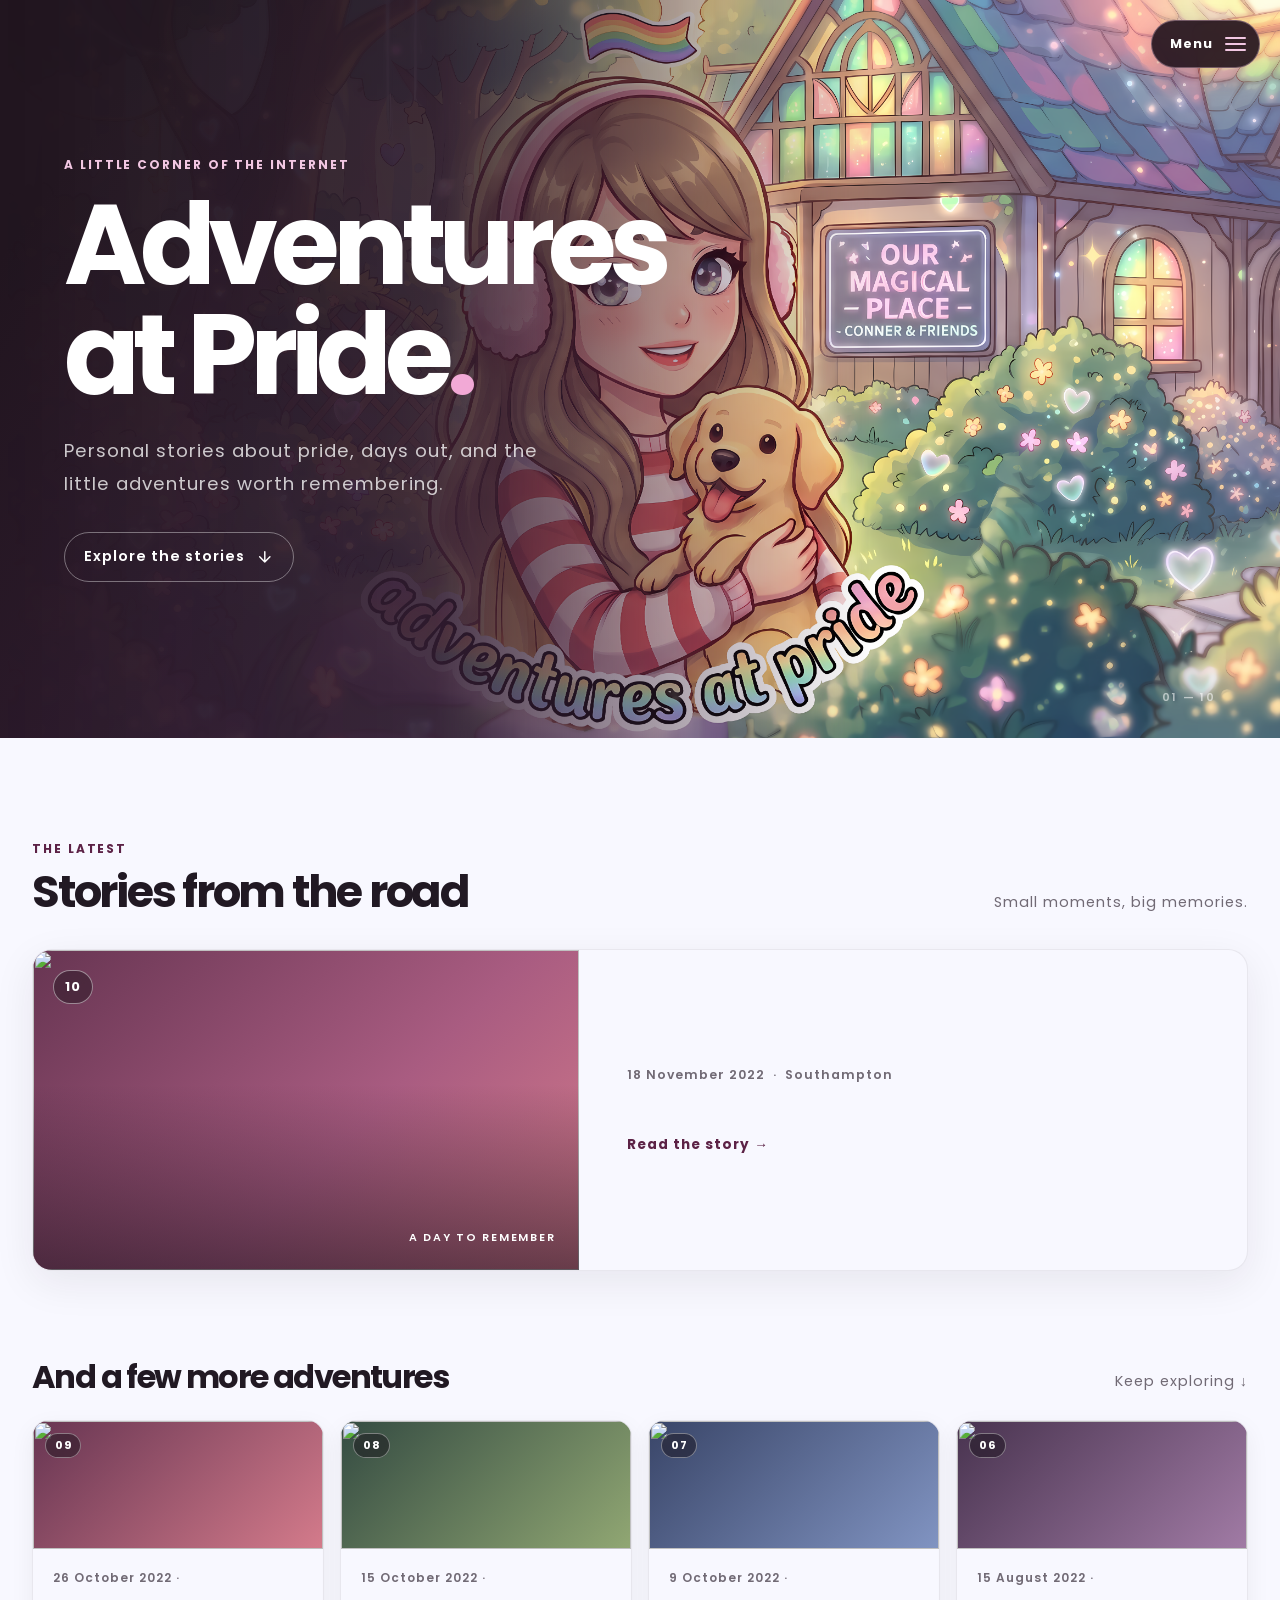
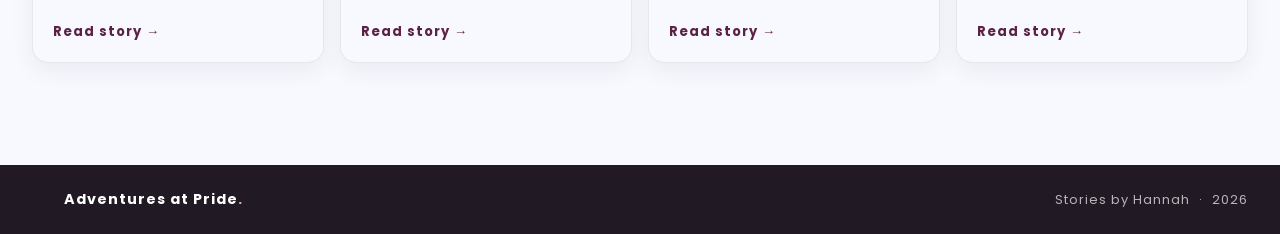
==== commit 4ae064fe: "new header image" ====
--- a/index.html
+++ b/index.html
@@ -16,7 +16,7 @@
   <link href="/assets/css/post.css" rel="stylesheet">
   <link href="/assets/css/home.css" rel="stylesheet">
   <link href="/assets/css/nav.css" rel="stylesheet">
-  <link rel="icon" href="/assets/images/home_pics/hc-with-bg-v2.ico">
+  <link rel="icon" href="/assets/images/home_pics/IMG_6244(2).JPG" type="image/JPG">
 </head>
 
 <body>
@@ -63,12 +63,7 @@
         </a>
       </div>
       <div class="home-intro-art" aria-hidden="true">
-        <span class="home-art-orbit home-art-orbit-one"></span>
-        <span class="home-art-orbit home-art-orbit-two"></span>
-        <span class="home-art-spark home-art-spark-one">✳</span>
-        <span class="home-art-spark home-art-spark-two">✳</span>
-        <span class="home-art-word">PRIDE</span>
-        <span class="home-art-caption">MAKE ROOM<br>TO BE YOU</span>
+        <img class="home-intro-image" src="/assets/images/home_pics/adventures-at-pride-header.png" alt="">
       </div>
       <span class="home-intro-index" aria-hidden="true">01 — 10</span>
     </section>
@@ -82,18 +77,17 @@
         <p class="home-stories-note">Small moments, big memories.</p>
       </div>
 
-      <a class="home-feature" href="/post/22/11/18_11_22_southampton_pride_2022.html">
+      <a class="home-feature" href="/post/template.html">
         <span class="home-feature-art" aria-hidden="true">
-          <img class="home-feature-image" src="/assets/images/home_pics/hannah-v3.jpg" alt="">
+          <img class="home-feature-image" src="/assets/images/home_pics/drew-beamer-vAij-E26haI-unsplash.jpg" alt="">
           <span class="home-feature-number">10</span>
           <span class="home-feature-label">A day to remember</span>
         </span>
         <span class="home-feature-copy">
           <span class="home-feature-date">18 November 2022 <span aria-hidden="true">·</span> Southampton</span>
-          <span class="home-feature-title">A little more pride, a lot more magic.</span>
+          <span class="home-feature-title"></span>
           <span class="home-feature-description">
-            Join me for my second Southampton Pride: the parade, the giant flag, and all the lovely people along the
-            way.
+
           </span>
           <span class="home-feature-link">Read the story <span aria-hidden="true">→</span></span>
         </span>
@@ -107,23 +101,23 @@
       <div class="post-related-grid home-card-grid">
         <a href="/post/22/10/26_10_22_riding_my_first_rollercoaster_at_thorpe_park.html" class="post-card">
           <span class="post-card-art post-card-art-09" aria-hidden="true">
-            <img src="/assets/images/home_pics/IMG_4448.jpg" alt="" loading="lazy">
+            <img src="/assets/images/home_pics/drew-beamer-vAij-E26haI-unsplash.jpg" alt="" loading="lazy">
             <span class="post-card-number">09</span>
           </span>
           <span class="post-card-content">
-            <span class="post-card-date">26 October 2022 <span aria-hidden="true">·</span> Thorpe Park</span>
-            <span class="post-card-title">Riding my very first rollercoaster</span>
+            <span class="post-card-date">26 October 2022 <span aria-hidden="true">·</span></span>
+            <span class="post-card-title"></span>
             <span class="post-card-link">Read story <span aria-hidden="true">→</span></span>
           </span>
         </a>
         <a href="/post/22/10/15_10_22_attending_high_clear_country_show_2022.html" class="post-card">
           <span class="post-card-art post-card-art-08" aria-hidden="true">
-            <img src="/assets/images/home_pics/me.jpeg" alt="" loading="lazy">
+            <img src="/assets/images/home_pics/drew-beamer-vAij-E26haI-unsplash.jpg" alt="" loading="lazy">
             <span class="post-card-number">08</span>
           </span>
           <span class="post-card-content">
-            <span class="post-card-date">15 October 2022 <span aria-hidden="true">·</span> Newbury</span>
-            <span class="post-card-title">A day at the Highclere Country Show</span>
+            <span class="post-card-date">15 October 2022 <span aria-hidden="true">·</span></span>
+            <span class="post-card-title"></span>
             <span class="post-card-link">Read story <span aria-hidden="true">→</span></span>
           </span>
         </a>
@@ -133,19 +127,19 @@
             <span class="post-card-number">07</span>
           </span>
           <span class="post-card-content">
-            <span class="post-card-date">9 October 2022 <span aria-hidden="true">·</span> London</span>
-            <span class="post-card-title">Riding the new Elizabeth line</span>
+            <span class="post-card-date">9 October 2022 <span aria-hidden="true">·</span></span>
+            <span class="post-card-title"></span>
             <span class="post-card-link">Read story <span aria-hidden="true">→</span></span>
           </span>
         </a>
         <a href="/post/22/08/15_08_22_what_i_thought_of_the_new_fantastic_beast_movie.html" class="post-card">
           <span class="post-card-art post-card-art-06" aria-hidden="true">
-            <img src="/assets/images/home_pics/hannah-v3.jpg" alt="" loading="lazy">
+            <img src="/assets/images/home_pics/drew-beamer-vAij-E26haI-unsplash.jpg" alt="" loading="lazy">
             <span class="post-card-number">06</span>
           </span>
           <span class="post-card-content">
-            <span class="post-card-date">15 August 2022 <span aria-hidden="true">·</span> Film</span>
-            <span class="post-card-title">A trip to the cinema for Fantastic Beasts</span>
+            <span class="post-card-date">15 August 2022 <span aria-hidden="true">·</span></span>
+            <span class="post-card-title"></span>
             <span class="post-card-link">Read story <span aria-hidden="true">→</span></span>
           </span>
         </a>
--- a/assets/css/home.css
+++ b/assets/css/home.css
@@ -88,68 +88,18 @@
 
 .home-intro-art {
   position: absolute;
-  top: 50%;
-  right: max(2rem, calc((100% - 76rem) / 2));
-  display: grid;
-  width: clamp(15rem, 34vw, 30rem);
-  aspect-ratio: 1;
-  align-items: center;
-  justify-items: center;
-  transform: translateY(-50%);
+  inset: 0;
   pointer-events: none;
 }
 
-.home-art-orbit {
-  position: absolute;
+.home-intro-image {
+  display: block;
   width: 100%;
-  aspect-ratio: 1;
-  border: 1px solid rgba(242, 199, 226, 0.22);
-  border-radius: 50%;
-}
-
-.home-art-orbit-one {
-  transform: scale(0.75) rotate(-24deg) skewX(-12deg);
-}
-
-.home-art-orbit-two {
-  transform: scale(0.9) rotate(33deg) skewY(-12deg);
-}
-
-.home-art-word {
-  color: #f2c7e2;
-  font-size: clamp(3rem, 9vw, 7.5rem);
-  font-weight: 700;
-  letter-spacing: -0.09em;
-  line-height: 1;
-}
-
-.home-art-caption {
-  position: absolute;
-  right: 10%;
-  bottom: 20%;
-  color: rgba(255, 255, 255, 0.76);
-  font-size: 0.62rem;
-  font-weight: 600;
-  letter-spacing: 0.2em;
-  line-height: 1.7;
-  text-align: right;
-}
-
-.home-art-spark {
-  position: absolute;
-  color: #f2a9d6;
-  font-size: 1.5rem;
-}
-
-.home-art-spark-one {
-  top: 14%;
-  right: 24%;
-}
-
-.home-art-spark-two {
-  bottom: 24%;
-  left: 14%;
-  font-size: 1rem;
+  height: 100%;
+  object-fit: cover;
+  object-position: center;
+  -webkit-mask-image: linear-gradient(to right, transparent 0%, rgba(0, 0, 0, 0.1) 34%, #000 68%);
+  mask-image: linear-gradient(to right, transparent 0%, rgba(0, 0, 0, 0.1) 34%, #000 68%);
 }
 
 .home-intro-index {
@@ -420,11 +370,6 @@
     padding-left: 2rem;
   }
 
-  .home-intro-art {
-    right: -5rem;
-    opacity: 0.48;
-  }
-
   .home-intro-copy {
     max-width: 34rem;
   }
@@ -442,11 +387,14 @@
   }
 
   .home-intro-art {
-    top: 28%;
-    right: -3rem;
-    width: 17rem;
-    transform: translateY(-50%);
-    opacity: 0.5;
+    inset: 0;
+  }
+
+  .home-intro-image {
+    object-fit: contain;
+    object-position: top center;
+    -webkit-mask-image: linear-gradient(to bottom, #000 0%, rgba(0, 0, 0, 0.75) 34%, transparent 70%);
+    mask-image: linear-gradient(to bottom, #000 0%, rgba(0, 0, 0, 0.75) 34%, transparent 70%);
   }
 
   .home-intro-copy {
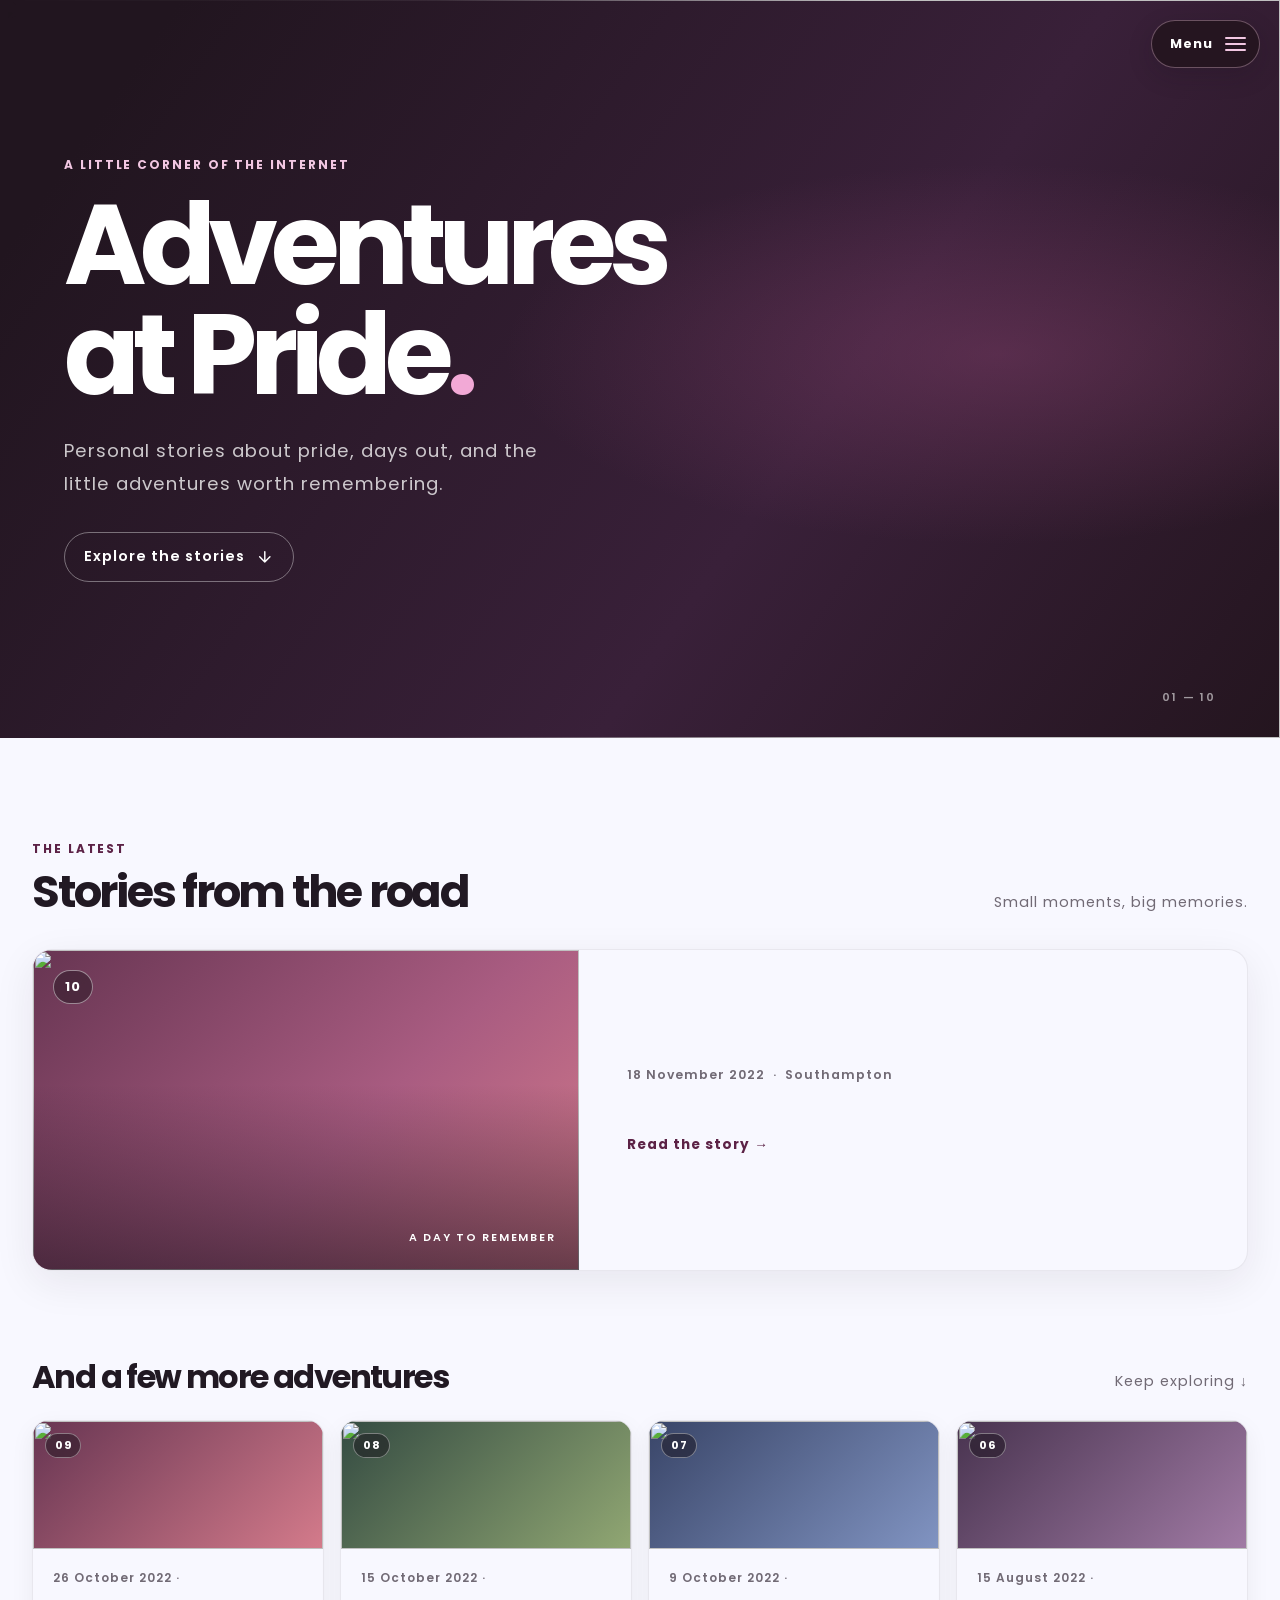
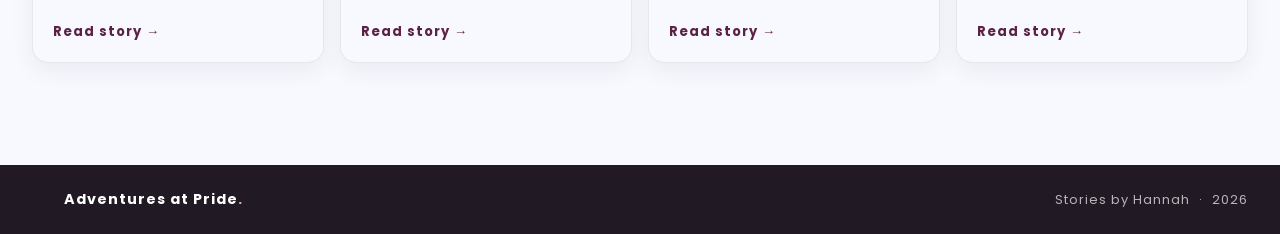
==== commit 2d6a0ae6: "added new 404 page and removed images folder" ====
--- a/index.html
+++ b/index.html
@@ -16,7 +16,8 @@
   <link href="/assets/css/post.css" rel="stylesheet">
   <link href="/assets/css/home.css" rel="stylesheet">
   <link href="/assets/css/nav.css" rel="stylesheet">
-  <link rel="icon" href="/assets/images/home_pics/IMG_6244(2).JPG" type="image/JPG">
+  <link rel="icon" href="https://assets.hannahcodes.co.uk/images/Adventures-At-Pride/adventures-at-pride-pfp.JPG"
+    type="image/JPG">
 </head>
 
 <body>
@@ -63,7 +64,8 @@
         </a>
       </div>
       <div class="home-intro-art" aria-hidden="true">
-        <img class="home-intro-image" src="/assets/images/home_pics/adventures-at-pride-header.png" alt="">
+        <img class="home-intro-image"
+          src="https://assets.hannahcodes.co.uk/images/Adventures-At-Pride/adventures-at-pride-header.png" alt="">
       </div>
       <span class="home-intro-index" aria-hidden="true">01 — 10</span>
     </section>
@@ -79,7 +81,8 @@
 
       <a class="home-feature" href="/post/template.html">
         <span class="home-feature-art" aria-hidden="true">
-          <img class="home-feature-image" src="/assets/images/home_pics/drew-beamer-vAij-E26haI-unsplash.jpg" alt="">
+          <img class="home-feature-image" src="https://assets.hannahcodes.co.uk/images/Adventures-At-Pride/unsplash.jpg"
+            alt="">
           <span class="home-feature-number">10</span>
           <span class="home-feature-label">A day to remember</span>
         </span>
@@ -101,7 +104,7 @@
       <div class="post-related-grid home-card-grid">
         <a href="/post/22/10/26_10_22_riding_my_first_rollercoaster_at_thorpe_park.html" class="post-card">
           <span class="post-card-art post-card-art-09" aria-hidden="true">
-            <img src="/assets/images/home_pics/drew-beamer-vAij-E26haI-unsplash.jpg" alt="" loading="lazy">
+            <img src="https://assets.hannahcodes.co.uk/images/Adventures-At-Pride/unsplash.jpg" alt="" loading="lazy">
             <span class="post-card-number">09</span>
           </span>
           <span class="post-card-content">
@@ -112,7 +115,7 @@
         </a>
         <a href="/post/22/10/15_10_22_attending_high_clear_country_show_2022.html" class="post-card">
           <span class="post-card-art post-card-art-08" aria-hidden="true">
-            <img src="/assets/images/home_pics/drew-beamer-vAij-E26haI-unsplash.jpg" alt="" loading="lazy">
+            <img src="https://assets.hannahcodes.co.uk/images/Adventures-At-Pride/unsplash.jpg" alt="" loading="lazy">
             <span class="post-card-number">08</span>
           </span>
           <span class="post-card-content">
@@ -123,7 +126,7 @@
         </a>
         <a href="/post/22/10/09_10_22_riding_the_new_central_part_of_elizabeth_line.html" class="post-card">
           <span class="post-card-art post-card-art-07" aria-hidden="true">
-            <img src="/assets/images/home_pics/drew-beamer-vAij-E26haI-unsplash.jpg" alt="" loading="lazy">
+            <img src="https://assets.hannahcodes.co.uk/images/Adventures-At-Pride/unsplash.jpg" alt="" loading="lazy">
             <span class="post-card-number">07</span>
           </span>
           <span class="post-card-content">
@@ -134,7 +137,7 @@
         </a>
         <a href="/post/22/08/15_08_22_what_i_thought_of_the_new_fantastic_beast_movie.html" class="post-card">
           <span class="post-card-art post-card-art-06" aria-hidden="true">
-            <img src="/assets/images/home_pics/drew-beamer-vAij-E26haI-unsplash.jpg" alt="" loading="lazy">
+            <img src="https://assets.hannahcodes.co.uk/images/Adventures-At-Pride/unsplash.jpg" alt="" loading="lazy">
             <span class="post-card-number">06</span>
           </span>
           <span class="post-card-content">
--- a/assets/css/home.css
+++ b/assets/css/home.css
@@ -6,7 +6,11 @@
   overflow: hidden;
   padding: 7rem max(1.5rem, calc((100% - 72rem) / 2));
   background:
-    radial-gradient(ellipse at 78% 48%, rgba(139, 67, 112, 0.42), transparent 35%),
+    radial-gradient(
+      ellipse at 78% 48%,
+      rgba(139, 67, 112, 0.42),
+      transparent 35%
+    ),
     linear-gradient(125deg, #21151f 10%, #392039 62%, #24151f);
   color: #fff;
   isolation: isolate;
@@ -60,7 +64,9 @@
   font-size: 0.9rem;
   font-weight: 600;
   text-decoration: none;
-  transition: background-color 180ms ease, border-color 180ms ease;
+  transition:
+    background-color 180ms ease,
+    border-color 180ms ease;
 }
 
 .home-scroll-link:hover {
@@ -98,8 +104,18 @@
   height: 100%;
   object-fit: cover;
   object-position: center;
-  -webkit-mask-image: linear-gradient(to right, transparent 0%, rgba(0, 0, 0, 0.1) 34%, #000 68%);
-  mask-image: linear-gradient(to right, transparent 0%, rgba(0, 0, 0, 0.1) 34%, #000 68%);
+  -webkit-mask-image: linear-gradient(
+    to right,
+    transparent 0%,
+    rgba(0, 0, 0, 0.1) 34%,
+    #000 68%
+  );
+  mask-image: linear-gradient(
+    to right,
+    transparent 0%,
+    rgba(0, 0, 0, 0.1) 34%,
+    #000 68%
+  );
 }
 
 .home-intro-index {
@@ -160,7 +176,9 @@
   box-shadow: 0 0.75rem 2.5rem rgba(32, 20, 34, 0.08);
   color: var(--light-nav-text-colour);
   text-decoration: none;
-  transition: transform 180ms ease, box-shadow 180ms ease;
+  transition:
+    transform 180ms ease,
+    box-shadow 180ms ease;
 }
 
 .home-feature:hover {
@@ -393,8 +411,18 @@
   .home-intro-image {
     object-fit: contain;
     object-position: top center;
-    -webkit-mask-image: linear-gradient(to bottom, #000 0%, rgba(0, 0, 0, 0.75) 34%, transparent 70%);
-    mask-image: linear-gradient(to bottom, #000 0%, rgba(0, 0, 0, 0.75) 34%, transparent 70%);
+    -webkit-mask-image: linear-gradient(
+      to bottom,
+      #000 0%,
+      rgba(0, 0, 0, 0.75) 34%,
+      transparent 70%
+    );
+    mask-image: linear-gradient(
+      to bottom,
+      #000 0%,
+      rgba(0, 0, 0, 0.75) 34%,
+      transparent 70%
+    );
   }
 
   .home-intro-copy {
@@ -466,3 +494,50 @@
     transition: none;
   }
 }
+.portfolio-home .not-found {
+  min-height: 760px;
+  grid-template-columns: 1fr;
+  align-content: center;
+  gap: 8px;
+  padding: 125px 24px 82px;
+}
+
+.portfolio-home .not-found h1 {
+  font-size: clamp(112px, 32vw, 170px);
+}
+
+.portfolio-home .not-found h2 {
+  margin-top: 10px;
+  font-size: 27px;
+}
+
+.portfolio-home .not-found-description {
+  margin-top: 12px;
+  font-size: 14px;
+}
+
+.portfolio-home .not-found-art {
+  min-height: 250px;
+  margin-top: 8px;
+}
+
+.portfolio-home .not-found-orbit {
+  width: min(260px, 70vw);
+}
+
+.portfolio-home .not-found-orbit.orbit-two {
+  width: min(200px, 54vw);
+}
+
+.portfolio-home .not-found-note {
+  width: min(170px, 44vw);
+}
+
+.portfolio-home .not-found-symbol {
+  font-size: 100px;
+}
+
+.portfolio-home .not-found-code {
+  right: 8%;
+  bottom: 8%;
+}
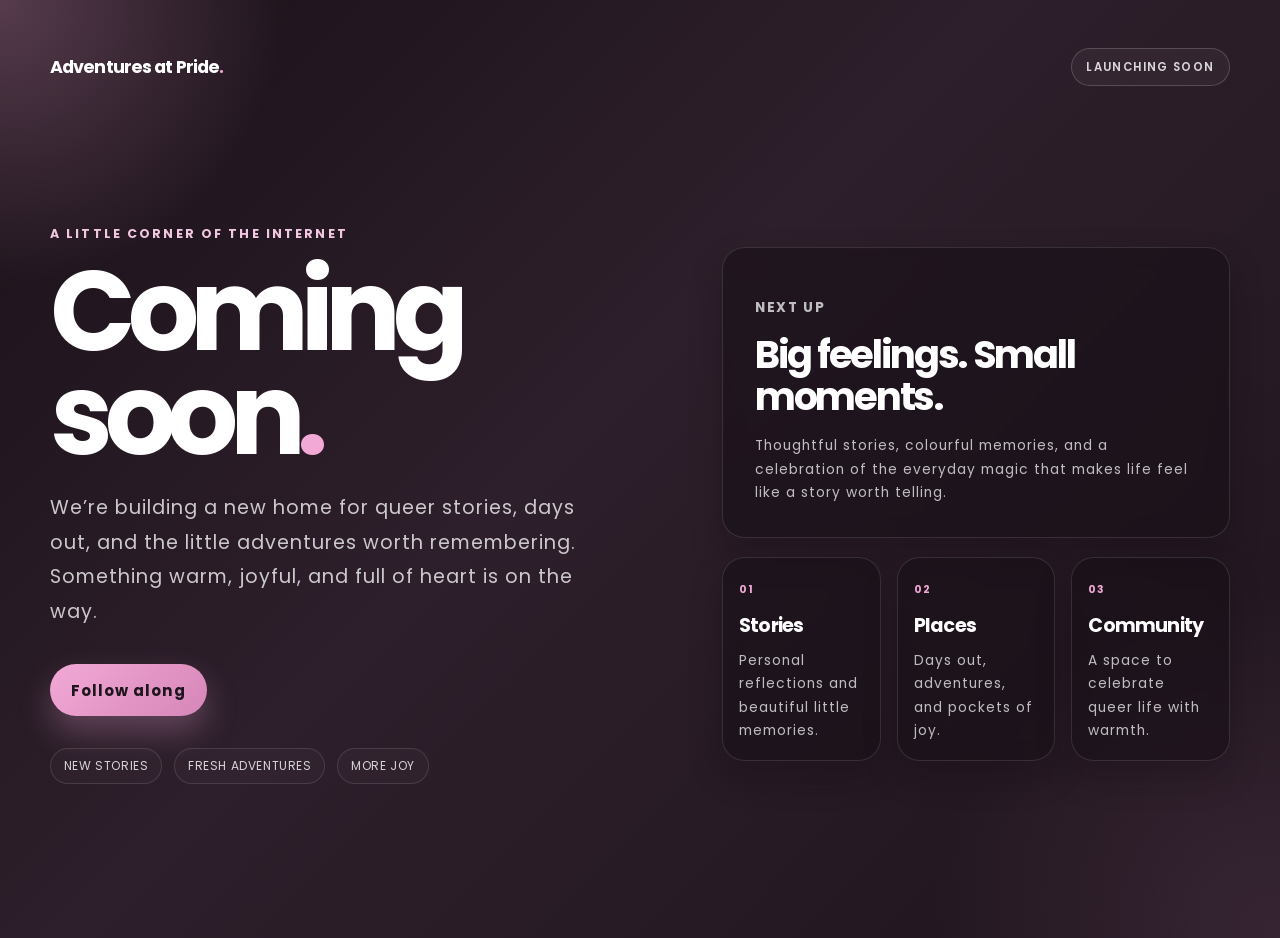
==== commit b6d3b518: "new landing page" ====
--- a/index.html
+++ b/index.html
@@ -5,12 +5,12 @@
   <meta charset="UTF-8">
   <meta name="viewport" content="width=device-width, initial-scale=1.0">
   <meta name="description"
-    content="Personal stories about pride, days out, and the little adventures worth remembering.">
-  <meta property="og:title" content="Adventures at Pride">
+    content="A new home for joyful queer stories, days out, and the little adventures worth remembering.">
+  <meta property="og:title" content="Adventures at Pride | Coming Soon">
   <meta property="og:description"
-    content="Personal stories about pride, days out, and the little adventures worth remembering.">
+    content="A new home for joyful queer stories, days out, and the little adventures worth remembering.">
   <meta name="theme-color" content="#24151f">
-  <title>Adventures at Pride | Hannah's Blog</title>
+  <title>Coming Soon | Adventures at Pride</title>
   <link href="https://fonts.googleapis.com/css2?family=Poppins:wght@400;500;600;700&display=swap" rel="stylesheet">
   <link href="/assets/css/main.css" rel="stylesheet">
   <link href="/assets/css/post.css" rel="stylesheet">
@@ -20,141 +20,64 @@
     type="image/JPG">
 </head>
 
-<body>
-  <a class="post-skip-link" href="#stories">Skip to stories</a>
-  <div class="site-menu">
-    <button class="site-menu-toggle" type="button" aria-expanded="false" aria-controls="site-menu"
-      aria-label="Open navigation menu">
-      <span class="site-menu-toggle-label">Menu</span>
-      <span class="site-menu-icon" aria-hidden="true"><span></span><span></span><span></span></span>
-    </button>
-    <button class="site-menu-backdrop" type="button" aria-label="Close navigation menu" tabindex="-1"></button>
-    <aside id="site-menu" class="site-menu-panel" aria-labelledby="site-menu-title" aria-hidden="true" inert>
-      <div class="site-menu-panel-header">
-        <div>
-          <p class="site-menu-eyebrow">A little corner of the internet</p>
-          <h2 id="site-menu-title">Find your next adventure<span>.</span></h2>
+<body class="coming-soon-page">
+  <div class="coming-soon-shell">
+    <header class="coming-soon-header">
+      <a class="coming-soon-brand" href="/index.html">Adventures at Pride<span>.</span></a>
+      <span class="coming-soon-badge">Launching soon</span>
+    </header>
+
+    <main class="coming-soon-main">
+      <div class="coming-soon-copy">
+        <p class="coming-soon-kicker">A little corner of the internet</p>
+        <h1>Coming soon<span>.</span></h1>
+        <p class="coming-soon-description">
+          We’re building a new home for queer stories, days out, and the little adventures worth remembering.
+          Something warm, joyful, and full of heart is on the way.
+        </p>
+
+        <div class="coming-soon-actions" aria-label="Call to action">
+          <a class="coming-soon-primary" href="https://www.instagram.com/adventuresatpride/" target="_blank"
+            rel="noreferrer">Follow along</a>
         </div>
-        <span class="site-menu-spark" aria-hidden="true">✳</span>
-      </div>
-      <nav class="site-menu-links" aria-label="Main navigation">
-        <a href="/index.html"><span>01</span> Home</a>
-        <a href="/index.html#stories"><span>02</span> All stories</a>
-        <a href="https://instagram.com/adventuresatpride"><span>03</span> Instagram</a>
-        <a href="https://tiktok.com/@adventuresatpride"><span>04</span> TikTok</a>
-      </nav>
-      <a class="site-menu-contact" href="https://www.instagram.com/direct/t/17844268713290712/">Say hello <span
-          aria-hidden="true">↗</span></a>
-      <p class="site-menu-footer">Make room to be you.</p>
-    </aside>
-  </div>
-  <main>
-    <section class="home-intro" aria-labelledby="home-title">
-      <div class="home-intro-copy">
-        <p class="home-kicker">A little corner of the internet</p>
-        <h1 id="home-title">Adventures<br>at Pride<span>.</span></h1>
-        <p class="home-description">
-          Personal stories about pride, days out, and the little adventures worth remembering.
-        </p>
-        <a class="home-scroll-link" href="#stories">
-          Explore the stories
-          <svg viewBox="0 0 24 24" aria-hidden="true" focusable="false">
-            <path d="M12 5v14m-7-7 7 7 7-7"></path>
-          </svg>
-        </a>
-      </div>
-      <div class="home-intro-art" aria-hidden="true">
-        <img class="home-intro-image"
-          src="https://assets.hannahcodes.co.uk/images/Adventures-At-Pride/adventures-at-pride-header.png" alt="">
-      </div>
-      <span class="home-intro-index" aria-hidden="true">01 — 10</span>
-    </section>
 
-    <section id="stories" class="home-stories" aria-labelledby="stories-title">
-      <div class="home-stories-heading">
-        <div>
-          <p class="home-section-kicker">The latest</p>
-          <h2 id="stories-title">Stories from the road</h2>
+        <div class="coming-soon-note">
+          <span>New stories</span>
+          <span>Fresh adventures</span>
+          <span>More joy</span>
         </div>
-        <p class="home-stories-note">Small moments, big memories.</p>
       </div>
 
-      <a class="home-feature" href="/post/template.html">
-        <span class="home-feature-art" aria-hidden="true">
-          <img class="home-feature-image" src="https://assets.hannahcodes.co.uk/images/Adventures-At-Pride/unsplash.jpg"
-            alt="">
-          <span class="home-feature-number">10</span>
-          <span class="home-feature-label">A day to remember</span>
-        </span>
-        <span class="home-feature-copy">
-          <span class="home-feature-date">18 November 2022 <span aria-hidden="true">·</span> Southampton</span>
-          <span class="home-feature-title"></span>
-          <span class="home-feature-description">
+      <aside class="coming-soon-panel" aria-label="Feature highlights">
+        <div class="coming-soon-card coming-soon-card-featured">
+          <p class="coming-soon-card-label">Next up</p>
+          <h2>Big feelings. Small moments.</h2>
+          <p>
+            Thoughtful stories, colourful memories, and a celebration of the everyday magic that makes life feel like a
+            story worth telling.
+          </p>
+        </div>
 
-          </span>
-          <span class="home-feature-link">Read the story <span aria-hidden="true">→</span></span>
-        </span>
-      </a>
-
-      <div class="home-more-heading">
-        <h2>And a few more adventures</h2>
-        <span>Keep exploring <span aria-hidden="true">↓</span></span>
-      </div>
-
-      <div class="post-related-grid home-card-grid">
-        <a href="/post/22/10/26_10_22_riding_my_first_rollercoaster_at_thorpe_park.html" class="post-card">
-          <span class="post-card-art post-card-art-09" aria-hidden="true">
-            <img src="https://assets.hannahcodes.co.uk/images/Adventures-At-Pride/unsplash.jpg" alt="" loading="lazy">
-            <span class="post-card-number">09</span>
-          </span>
-          <span class="post-card-content">
-            <span class="post-card-date">26 October 2022 <span aria-hidden="true">·</span></span>
-            <span class="post-card-title"></span>
-            <span class="post-card-link">Read story <span aria-hidden="true">→</span></span>
-          </span>
-        </a>
-        <a href="/post/22/10/15_10_22_attending_high_clear_country_show_2022.html" class="post-card">
-          <span class="post-card-art post-card-art-08" aria-hidden="true">
-            <img src="https://assets.hannahcodes.co.uk/images/Adventures-At-Pride/unsplash.jpg" alt="" loading="lazy">
-            <span class="post-card-number">08</span>
-          </span>
-          <span class="post-card-content">
-            <span class="post-card-date">15 October 2022 <span aria-hidden="true">·</span></span>
-            <span class="post-card-title"></span>
-            <span class="post-card-link">Read story <span aria-hidden="true">→</span></span>
-          </span>
-        </a>
-        <a href="/post/22/10/09_10_22_riding_the_new_central_part_of_elizabeth_line.html" class="post-card">
-          <span class="post-card-art post-card-art-07" aria-hidden="true">
-            <img src="https://assets.hannahcodes.co.uk/images/Adventures-At-Pride/unsplash.jpg" alt="" loading="lazy">
-            <span class="post-card-number">07</span>
-          </span>
-          <span class="post-card-content">
-            <span class="post-card-date">9 October 2022 <span aria-hidden="true">·</span></span>
-            <span class="post-card-title"></span>
-            <span class="post-card-link">Read story <span aria-hidden="true">→</span></span>
-          </span>
-        </a>
-        <a href="/post/22/08/15_08_22_what_i_thought_of_the_new_fantastic_beast_movie.html" class="post-card">
-          <span class="post-card-art post-card-art-06" aria-hidden="true">
-            <img src="https://assets.hannahcodes.co.uk/images/Adventures-At-Pride/unsplash.jpg" alt="" loading="lazy">
-            <span class="post-card-number">06</span>
-          </span>
-          <span class="post-card-content">
-            <span class="post-card-date">15 August 2022 <span aria-hidden="true">·</span></span>
-            <span class="post-card-title"></span>
-            <span class="post-card-link">Read story <span aria-hidden="true">→</span></span>
-          </span>
-        </a>
-      </div>
-    </section>
-  </main>
-
-  <footer class="home-footer">
-    <a class="home-footer-brand" href="#home-title">Adventures at Pride<span>.</span></a>
-    <p>Stories by Hannah <span aria-hidden="true">·</span> 2026</p>
-  </footer>
-  <script src="/assets/js/nav.js"></script>
+        <div class="coming-soon-grid" aria-label="Highlights">
+          <article class="coming-soon-card">
+            <span class="coming-soon-card-number">01</span>
+            <h3>Stories</h3>
+            <p>Personal reflections and beautiful little memories.</p>
+          </article>
+          <article class="coming-soon-card">
+            <span class="coming-soon-card-number">02</span>
+            <h3>Places</h3>
+            <p>Days out, adventures, and pockets of joy.</p>
+          </article>
+          <article class="coming-soon-card">
+            <span class="coming-soon-card-number">03</span>
+            <h3>Community</h3>
+            <p>A space to celebrate queer life with warmth.</p>
+          </article>
+        </div>
+      </aside>
+    </main>
+  </div>
 </body>
 
 </html>
--- a/assets/css/home.css
+++ b/assets/css/home.css
@@ -541,3 +541,265 @@
   right: 8%;
   bottom: 8%;
 }
+
+.coming-soon-page {
+  min-height: 100vh;
+  background:
+    radial-gradient(circle at top left, rgba(242, 169, 214, 0.28), transparent 18%),
+    radial-gradient(circle at bottom right, rgba(111, 72, 104, 0.3), transparent 22%),
+    linear-gradient(135deg, #1a1118 0%, #2d1f2b 45%, #1f151d 100%);
+}
+
+.coming-soon-shell {
+  width: min(1180px, calc(100% - 2rem));
+  margin: 0 auto;
+  padding: 2rem 0 3rem;
+}
+
+.coming-soon-header {
+  display: flex;
+  align-items: center;
+  justify-content: space-between;
+  gap: 1rem;
+  padding: 1rem 0 2rem;
+}
+
+.coming-soon-brand {
+  color: #fff;
+  font-size: 1.1rem;
+  font-weight: 700;
+  letter-spacing: -0.05em;
+  text-decoration: none;
+}
+
+.coming-soon-brand span {
+  color: #f2a9d6;
+}
+
+.coming-soon-badge {
+  border: 1px solid rgba(255, 255, 255, 0.18);
+  border-radius: 999px;
+  background: rgba(255, 255, 255, 0.04);
+  color: rgba(255, 255, 255, 0.82);
+  font-size: 0.72rem;
+  font-weight: 600;
+  letter-spacing: 0.12em;
+  text-transform: uppercase;
+  padding: 0.6rem 0.9rem;
+}
+
+.coming-soon-main {
+  display: grid;
+  grid-template-columns: 1.1fr 0.9fr;
+  align-items: center;
+  gap: clamp(2rem, 4vw, 4rem);
+  min-height: calc(100vh - 8rem);
+}
+
+.coming-soon-copy {
+  max-width: 40rem;
+}
+
+.coming-soon-kicker {
+  margin: 0 0 1rem;
+  color: #f2c7e2;
+  font-size: 0.78rem;
+  font-weight: 700;
+  letter-spacing: 0.17em;
+  text-transform: uppercase;
+}
+
+.coming-soon-copy h1 {
+  margin: 0;
+  color: #fff;
+  font-size: clamp(3.5rem, 9vw, 7rem);
+  letter-spacing: -0.075em;
+  line-height: 0.93;
+}
+
+.coming-soon-copy h1 span {
+  color: #f2a9d6;
+}
+
+.coming-soon-description {
+  max-width: 34rem;
+  margin-top: 1.5rem;
+  color: rgba(255, 255, 255, 0.76);
+  font-size: clamp(1.05rem, 2vw, 1.2rem);
+  line-height: 1.8;
+}
+
+.coming-soon-actions {
+  display: flex;
+  flex-wrap: wrap;
+  gap: 1rem;
+  margin-top: 2.2rem;
+}
+
+.coming-soon-primary,
+.coming-soon-secondary {
+  display: inline-flex;
+  align-items: center;
+  justify-content: center;
+  min-height: 3.2rem;
+  padding: 0.85rem 1.3rem;
+  border-radius: 999px;
+  font-size: 0.95rem;
+  font-weight: 700;
+  text-decoration: none;
+  transition: transform 180ms ease, box-shadow 180ms ease, border-color 180ms ease;
+}
+
+.coming-soon-primary {
+  background: linear-gradient(135deg, #f2a9d6, #d686b8);
+  color: #1f151d;
+  box-shadow: 0 1rem 2rem rgba(242, 169, 214, 0.28);
+}
+
+.coming-soon-secondary {
+  border: 1px solid rgba(255, 255, 255, 0.2);
+  background: rgba(255, 255, 255, 0.02);
+  color: #fff;
+}
+
+.coming-soon-primary:hover,
+.coming-soon-secondary:hover {
+  transform: translateY(-2px);
+}
+
+.coming-soon-note {
+  display: flex;
+  flex-wrap: wrap;
+  gap: 0.75rem;
+  margin-top: 2rem;
+}
+
+.coming-soon-note span {
+  border: 1px solid rgba(255, 255, 255, 0.12);
+  border-radius: 999px;
+  background: rgba(255, 255, 255, 0.02);
+  color: rgba(255, 255, 255, 0.8);
+  padding: 0.5rem 0.8rem;
+  font-size: 0.75rem;
+  letter-spacing: 0.05em;
+  text-transform: uppercase;
+}
+
+.coming-soon-panel {
+  display: grid;
+  gap: 1.2rem;
+}
+
+.coming-soon-card {
+  border: 1px solid rgba(255, 255, 255, 0.12);
+  border-radius: 1.4rem;
+  background: rgba(18, 11, 18, 0.46);
+  backdrop-filter: blur(10px);
+  box-shadow: 0 1rem 2rem rgba(15, 9, 16, 0.25);
+  color: #fff;
+}
+
+.coming-soon-card-featured {
+  padding: clamp(1.5rem, 3vw, 2rem);
+}
+
+.coming-soon-card-label {
+  margin: 0 0 0.9rem;
+  color: #f2c7e2;
+  font-size: 0.7rem;
+  font-weight: 700;
+  letter-spacing: 0.12em;
+  text-transform: uppercase;
+}
+
+.coming-soon-card-featured h2 {
+  margin: 0;
+  font-size: clamp(1.8rem, 3vw, 2.6rem);
+  letter-spacing: -0.06em;
+  line-height: 1.1;
+}
+
+.coming-soon-card-featured p {
+  margin-top: 1rem;
+  color: rgba(255, 255, 255, 0.76);
+  line-height: 1.7;
+}
+
+.coming-soon-grid {
+  display: grid;
+  grid-template-columns: repeat(3, minmax(0, 1fr));
+  gap: 1rem;
+}
+
+.coming-soon-grid .coming-soon-card {
+  padding: 1.1rem 1rem;
+}
+
+.coming-soon-card-number {
+  display: inline-block;
+  margin-bottom: 0.8rem;
+  color: #f2a9d6;
+  font-size: 0.66rem;
+  font-weight: 700;
+  letter-spacing: 0.12em;
+  text-transform: uppercase;
+}
+
+.coming-soon-card h3 {
+  margin: 0 0 0.55rem;
+  font-size: 1.2rem;
+  letter-spacing: -0.04em;
+}
+
+.coming-soon-card p {
+  color: rgba(255, 255, 255, 0.72);
+  font-size: 0.86rem;
+  line-height: 1.7;
+}
+
+@media (max-width: 900px) {
+  .coming-soon-main {
+    grid-template-columns: 1fr;
+    align-items: start;
+    min-height: 0;
+    padding: 1rem 0 3rem;
+  }
+
+  .coming-soon-grid {
+    grid-template-columns: repeat(3, minmax(0, 1fr));
+  }
+}
+
+@media (max-width: 720px) {
+  .coming-soon-shell {
+    width: min(100% - 1.25rem, 28rem);
+    padding-top: 1.25rem;
+  }
+
+  .coming-soon-header {
+    align-items: flex-start;
+    flex-direction: column;
+    padding-bottom: 1.4rem;
+  }
+
+  .coming-soon-actions {
+    flex-direction: column;
+    align-items: stretch;
+  }
+
+  .coming-soon-primary,
+  .coming-soon-secondary {
+    width: 100%;
+  }
+
+  .coming-soon-grid {
+    grid-template-columns: 1fr;
+  }
+}
+
+@media (prefers-reduced-motion: reduce) {
+  .coming-soon-primary,
+  .coming-soon-secondary {
+    transition: none;
+  }
+}
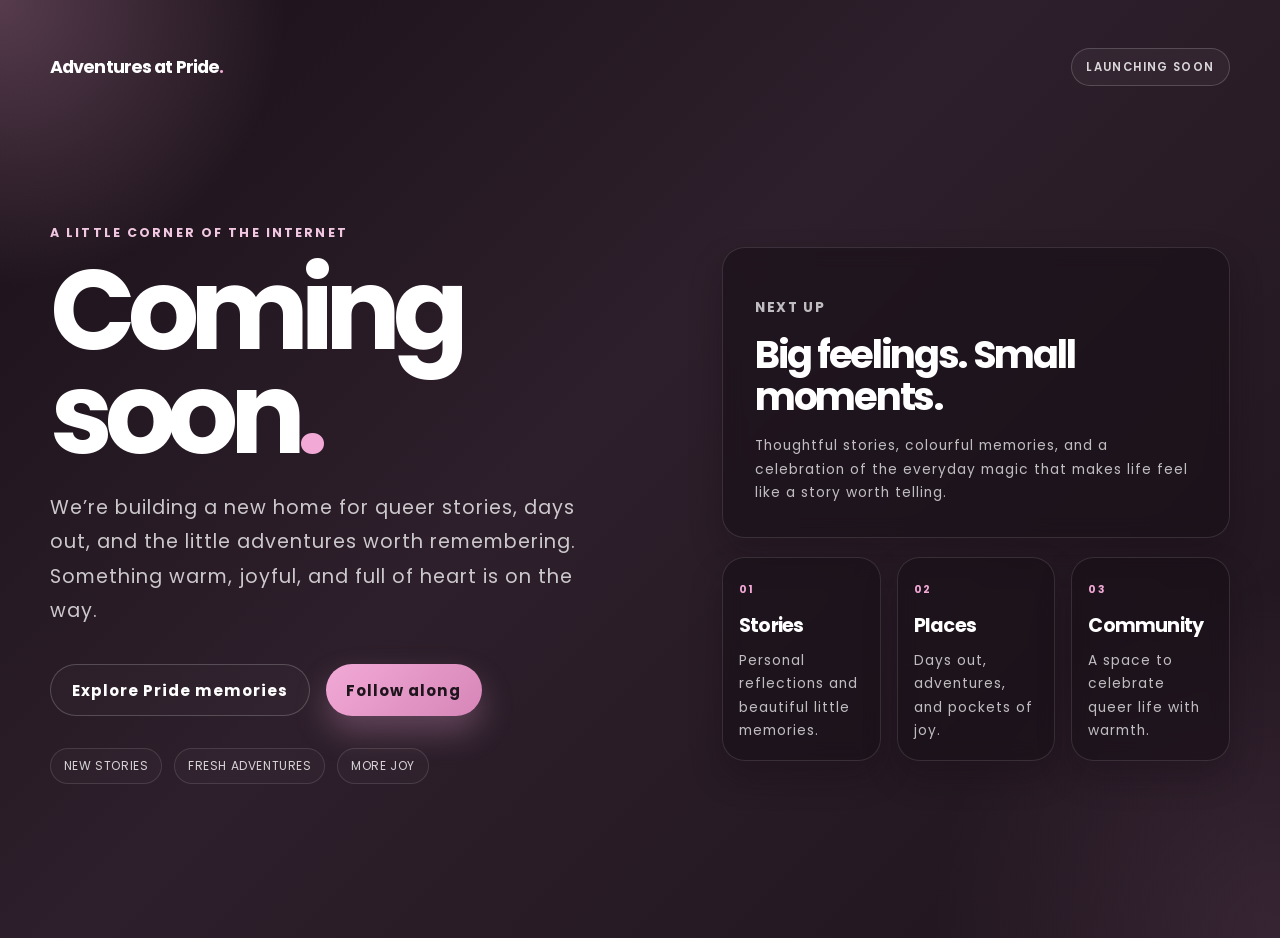
==== commit afaeca08: "new changes" ====
--- a/index.html
+++ b/index.html
@@ -37,6 +37,7 @@
         </p>
 
         <div class="coming-soon-actions" aria-label="Call to action">
+          <a class="coming-soon-secondary" href="/prides.html">Explore Pride memories</a>
           <a class="coming-soon-primary" href="https://www.instagram.com/adventuresatpride/" target="_blank"
             rel="noreferrer">Follow along</a>
         </div>
--- a/assets/css/home.css
+++ b/assets/css/home.css
@@ -128,6 +128,110 @@
   letter-spacing: 0.16em;
 }
 
+.home-pride-preview {
+  width: min(100% - 3rem, 76rem);
+  margin: 0 auto;
+  padding: clamp(3.5rem, 7vw, 5.5rem) 0 0;
+}
+
+.home-pride-preview-heading {
+  display: flex;
+  flex-wrap: wrap;
+  align-items: end;
+  justify-content: space-between;
+  gap: 1rem;
+  margin-bottom: 1.5rem;
+}
+
+.home-pride-preview-heading h2 {
+  margin: 0;
+  color: #211923;
+  font-size: clamp(1.8rem, 4vw, 2.8rem);
+  letter-spacing: -0.05em;
+  line-height: 1.15;
+}
+
+.home-pride-preview-heading > p {
+  max-width: 28rem;
+  margin: 0 0 0.25rem;
+  color: #716a75;
+  font-size: 0.9rem;
+}
+
+.home-pride-preview-grid {
+  display: grid;
+  grid-template-columns: repeat(3, minmax(0, 1fr));
+  gap: 1.25rem;
+}
+
+.home-pride-preview-card {
+  overflow: hidden;
+  border: 1px solid rgba(41, 28, 42, 0.08);
+  border-radius: 1rem;
+  background: var(--light-body-bg-colour);
+  box-shadow: 0 0.75rem 2.5rem rgba(32, 20, 34, 0.08);
+}
+
+.home-pride-preview-card > img {
+  display: block;
+  width: 100%;
+  aspect-ratio: 1.6;
+  background: linear-gradient(135deg, #673552, #a95c81 58%, #d47b8b);
+  object-fit: cover;
+}
+
+.home-pride-preview-card > div {
+  display: flex;
+  min-height: 13rem;
+  flex-direction: column;
+  align-items: flex-start;
+  padding: 1.25rem;
+}
+
+.home-pride-preview-card h3 {
+  margin: 0;
+  color: #211923;
+  font-size: 1.3rem;
+  letter-spacing: -0.04em;
+}
+
+.home-pride-preview-card p {
+  margin: 0.65rem 0 1rem;
+  color: #655d68;
+  font-size: 0.88rem;
+  line-height: 1.7;
+}
+
+.home-pride-preview-card a,
+.home-pride-preview-more {
+  margin-top: auto;
+  color: var(--light-hover-active-colour);
+  font-size: 0.85rem;
+  font-weight: 700;
+  text-decoration: none;
+}
+
+.home-pride-preview-card a:hover,
+.home-pride-preview-more:hover {
+  text-decoration: underline;
+}
+
+.home-pride-preview-card a:focus-visible,
+.home-pride-preview-more:focus-visible {
+  border-radius: 0.2rem;
+  outline: 3px solid #a44f7d;
+  outline-offset: 4px;
+}
+
+.home-pride-preview-more {
+  display: inline-flex;
+  gap: 0.5rem;
+  margin-top: 1.5rem;
+  padding: 0.85rem 1.1rem;
+  border: 1px solid rgba(92, 34, 70, 0.25);
+  border-radius: 999px;
+}
+
 .home-stories {
   width: min(100% - 3rem, 76rem);
   margin: 0 auto;
@@ -340,6 +444,36 @@
 }
 
 @media (prefers-color-scheme: dark) {
+  .home-pride-preview-heading h2 {
+    color: var(--nav-text-colour);
+  }
+
+  .home-pride-preview-heading > p {
+    color: #c0b7c2;
+  }
+
+  .home-pride-preview-card {
+    border-color: rgba(255, 255, 255, 0.08);
+    background: var(--card-bg-colour);
+  }
+
+  .home-pride-preview-card h3 {
+    color: var(--nav-text-colour);
+  }
+
+  .home-pride-preview-card p {
+    color: #d0c8d2;
+  }
+
+  .home-pride-preview-card a,
+  .home-pride-preview-more {
+    color: var(--hover-active-colour);
+  }
+
+  .home-pride-preview-more {
+    border-color: rgba(242, 199, 226, 0.32);
+  }
+
   .home-stories-heading h2,
   .home-more-heading h2 {
     color: var(--nav-text-colour);
@@ -382,6 +516,10 @@
 }
 
 @media (max-width: 900px) {
+  .home-pride-preview-grid {
+    grid-template-columns: repeat(2, minmax(0, 1fr));
+  }
+
   .home-intro {
     min-height: 44rem;
     padding-right: 2rem;
@@ -398,6 +536,19 @@
 }
 
 @media (max-width: 600px) {
+  .home-pride-preview {
+    width: min(100% - 2rem, 38rem);
+  }
+
+  .home-pride-preview-heading {
+    align-items: flex-start;
+    flex-direction: column;
+  }
+
+  .home-pride-preview-grid {
+    grid-template-columns: 1fr;
+  }
+
   .home-intro {
     min-height: 39rem;
     align-items: flex-end;
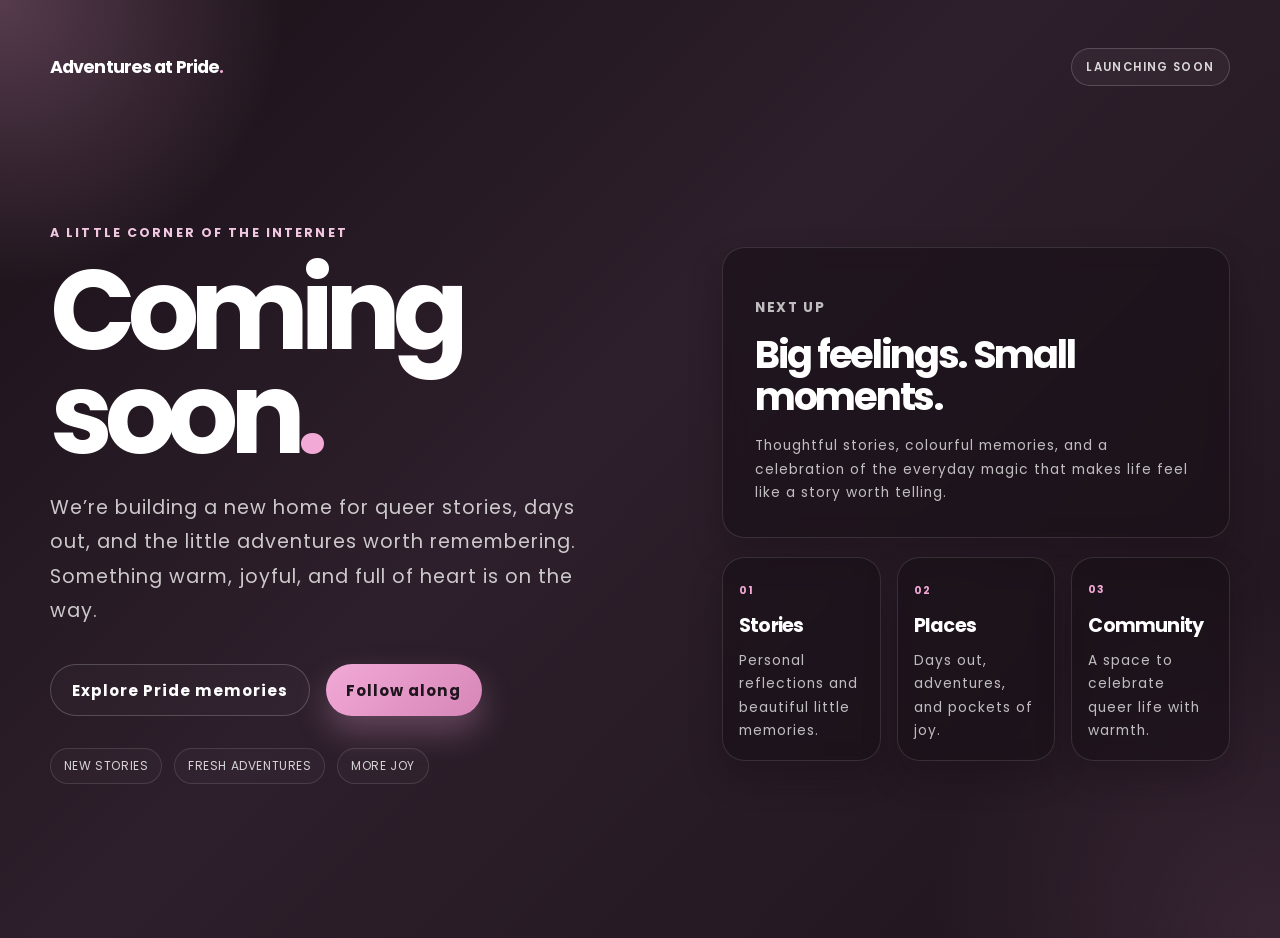
==== commit d90b4fc3: "renamed folder" ====
--- a/index.html
+++ b/index.html
@@ -12,10 +12,10 @@
   <meta name="theme-color" content="#24151f">
   <title>Coming Soon | Adventures at Pride</title>
   <link href="https://fonts.googleapis.com/css2?family=Poppins:wght@400;500;600;700&display=swap" rel="stylesheet">
-  <link href="/assets/css/main.css" rel="stylesheet">
-  <link href="/assets/css/post.css" rel="stylesheet">
-  <link href="/assets/css/home.css" rel="stylesheet">
-  <link href="/assets/css/nav.css" rel="stylesheet">
+  <link href="/src/css/main.css" rel="stylesheet">
+  <link href="/src/css/post.css" rel="stylesheet">
+  <link href="/src/css/home.css" rel="stylesheet">
+  <link href="/src/css/nav.css" rel="stylesheet">
   <link rel="icon" href="https://assets.hannahcodes.co.uk/images/Adventures-At-Pride/adventures-at-pride-pfp.JPG"
     type="image/JPG">
 </head>
--- a/src/css/main.css
+++ b/src/css/main.css
@@ -0,0 +1,1821 @@
+/*
+       ------------contents-----------
+1. general styling 
+2. nav styling
+3. index.html styling 
+    -about me section styling
+    -project section styling
+    -blog section styling
+    friend section/ friend icon styling
+4. about.html styling 
+    -about me section styling
+    -hobbies and interest styling
+    -education history styling
+    -employment history styling
+5. project.html styling
+    -hannah codes section styling
+    -hannah plays section styling
+    - other section styling
+    -project card styling
+6. blog.html styling
+7. footer styling
+8. header image styling
+9. 404.html styling
+10. terms.html styling
+*/
+/*-----------1:general styling----------*/
+* {
+  margin: 0;
+  padding: 0;
+  font-family: "poppins", sans-serif;
+  letter-spacing: 1px;
+  box-sizing: border-box;
+  scroll-behavior: smooth;
+}
+
+:root {
+  /*light mode colours*/
+  --light-hamburger-icon-colour: black;
+  --light-body-bg-colour: #f8f8ff;
+  --light-hover-active-colour: #5c2246;
+  --light-nav-footer-bg-colour: #f5f5f5;
+  --light-nav-text-colour: black;
+  --light-svg-fill-colour: black;
+  --light-section-1-bg-colour: #cfcaca;
+  --light-section-2-bg-colour: #adafb8;
+  --light-section-3-bg-colour: #c7c7c7;
+  --light-section-4-bg-colour: #c0bcbc;
+  --light-sorce-code-svg-fill-colour: #5a5c5e;
+  --light-card-bg-colour-red: #e40303;
+  --light-card-bg-colour-orange: #ff8c00;
+  --light-card-bg-colour-yellow: #ffed00;
+  --light-card-bg-colour-green: #008026;
+  --light-card-bg-colour-blue: #004cff;
+  --light-card-bg-colour-violet: #732982;
+  --light-card-bg-hover-colour-red: rgb(228, 3, 3);
+  --light-card-bg-hover-colour-orange: rgba(248, 162, 1, 0.705);
+  --light-card-bg-hover-colour-yellow: rgba(255, 238, 0, 0.493);
+  --light-card-bg-hover-colour-green: rgba(0, 128, 38, 0.493);
+  --light-card-bg-hover-colour-blue: rgba(0, 76, 255, 0.493);
+  --light-card-bg-hover-colour-violet: rgba(115, 41, 130, 0.493);
+  --light-card-title-span-colour: #333;
+  --light-card-box-shadow-colour: rgba(0, 0, 0, 0.2);
+  --light-card-box-shadow-hover-colour: #5c2246;
+  --light-top-border-colour: #5c2246;
+  /*dark mode colours*/
+  --hover-active-colour: #f2c7e2;
+  --svg-fill-colour: #fff;
+  --sorce-code-svg-fill-colour: hsl(214, 7%, 47%);
+  --section-1-bg-colour: #121212;
+  --section-2-bg-colour: #18191c;
+  --section-3-bg-colour: #0f1012;
+  --section-4-bg-colour: #111114;
+  --body-bg-colour: #121212;
+  --nav-footer-bg-colour: #131418;
+  --nav-text-colour: #f2f5f7;
+  --hamburger-icon-colour: #f2f5f7;
+  --card-bg-colour: #2f2f33;
+  --card-bg-colour-red: #e8baba;
+  --card-bg-colour-orange: #eacfad;
+  --card-bg-colour-yellow: #efecc1;
+  --card-bg-colour-green: #bae8c7;
+  --card-bg-colour-blue: #bac7e8;
+  --card-bg-colour-violet: #e0bae8;
+  --card-title-span-colour: rgb(255, 251, 251);
+  --card-box-shadow-colour: rgba(139, 138, 138, 0.2);
+  --card-box-shadow-hover-colour: #f2c7e2;
+  --top-border-colour: #f2c7e2;
+  --footer-link-colour: dimgrey;
+  --blog-span-hr-colour: rgba(105, 105, 105, 0.26);
+}
+
+body {
+  overflow-x: hidden;
+  background-color: var(--light-body-bg-colour);
+}
+@media (prefers-color-scheme: dark) {
+  body {
+    background-color: var(--body-bg-colour);
+  }
+}
+
+a {
+  color: var(--light-nav-text-colour);
+}
+a:hover {
+  color: var(--light-hover-active-colour);
+}
+@media (prefers-color-scheme: dark) {
+  a {
+    color: var(--nav-text-colour);
+  }
+  a:hover {
+    color: var(--hover-active-colour);
+  }
+}
+
+/*----------2:nav styling-------*/
+nav {
+  height: 6rem;
+  width: 100vw;
+  background-color: var(--light-nav-footer-bg-colour);
+  color: var(--light-nav-text-colour);
+  box-shadow: 0 3px 20px rgba(0, 0, 0, 0.2);
+  display: flex;
+  position: fixed;
+  z-index: 10;
+}
+@media screen and (max-width: 800px) {
+  nav {
+    position: fixed;
+    z-index: 3;
+  }
+}
+@media (prefers-color-scheme: dark) {
+  nav {
+    background-color: var(--nav-footer-bg-colour);
+    color: var(--nav-text-colour);
+  }
+}
+nav {
+  /*Styling logo*/
+}
+nav .logo {
+  padding: 1vh 1vw;
+  margin-top: auto;
+  margin-bottom: auto;
+  margin-left: 0;
+  margin-right: 0;
+  text-align: center;
+}
+nav .logo img {
+  height: 5rem;
+  width: 5rem;
+}
+@media screen and (max-width: 800px) {
+  nav .logo {
+    padding: 1vh 1vw;
+    margin-top: auto;
+    margin-bottom: auto;
+    margin-left: 0;
+    margin-right: 0;
+    text-align: center;
+    padding-left: 1em;
+  }
+}
+nav {
+  /*Styling Links*/
+}
+nav .nav-links {
+  display: flex;
+  list-style: none;
+  width: 88vw;
+  padding: 0 0.7vw;
+  justify-content: space-evenly;
+  align-items: center;
+  text-transform: uppercase;
+}
+nav .nav-links li a {
+  text-decoration: none;
+  margin: 0 0.7vw;
+  color: var(--light-nav-text-colour);
+}
+nav .nav-links li a:hover {
+  color: var(--light-hover-active-colour);
+}
+nav .nav-links li a::before {
+  content: "";
+  display: block;
+  height: 3px;
+  width: 0%;
+  background-color: var(--light-hover-active-colour);
+  position: absolute;
+  transition: all ease-in-out 250ms;
+  margin: 0 0 0 10%;
+}
+nav .nav-links li a:hover:before {
+  width: 80%;
+}
+nav .nav-links li .active {
+  color: var(--light-hover-active-colour);
+  font-weight: bold;
+}
+nav .nav-links li {
+  position: relative;
+}
+@media screen and (max-width: 800px) {
+  nav .nav-links {
+    position: fixed;
+    background: var(--light-nav-footer-bg-colour);
+    height: 100vh;
+    width: 100%;
+    flex-direction: column;
+    clip-path: circle(50px at 90% -20%);
+    -webkit-clip-path: circle(50px at 90% -10%);
+    transition: all 1s ease-out;
+    pointer-events: none;
+  }
+  nav .nav-links.open {
+    clip-path: circle(1000px at 90% -10%);
+    -webkit-clip-path: circle(1000px at 90% -10%);
+    pointer-events: all;
+  }
+  nav .nav-links {
+    /*Animating Hamburger Icon on Click*/
+  }
+  nav .nav-linksli {
+    opacity: 0;
+  }
+  nav .nav-linksli:nth-child(1) {
+    transition: all 0.5s ease 0.2s;
+  }
+  nav .nav-linksli:nth-child(2) {
+    transition: all 0.5s ease 0.4s;
+  }
+  nav .nav-linksli:nth-child(3) {
+    transition: all 0.5s ease 0.6s;
+  }
+  nav .nav-linksli:nth-child(4) {
+    transition: all 0.5s ease 0.7s;
+  }
+  nav .nav-linksli:nth-child(5) {
+    transition: all 0.5s ease 0.8s;
+  }
+  nav .nav-linksli:nth-child(6) {
+    transition: all 0.5s ease 0.9s;
+    margin: 0;
+  }
+  nav .nav-linksli:nth-child(7) {
+    transition: all 0.5s ease 1s;
+    margin: 0;
+  }
+  nav .nav-linksli.fade {
+    opacity: 1;
+  }
+}
+@media (prefers-color-scheme: dark) {
+  nav .nav-links {
+    background: var(--nav-footer-bg-colour);
+  }
+  nav .nav-links li a {
+    color: var(--nav-text-colour);
+  }
+  nav .nav-links li a:hover {
+    color: var(--hover-active-colour);
+  }
+  nav .nav-links li a:before {
+    background-color: var(--hover-active-colour);
+  }
+  nav .nav-links li .active {
+    color: var(--hover-active-colour);
+  }
+}
+nav {
+  /*Styling Hamburger Icon*/
+}
+nav .hamburger {
+  display: none;
+}
+nav .hamburger div {
+  width: 30px;
+  height: 3px;
+  background: var(--light-hamburger-icon-colour);
+  margin: 5px;
+  transition: all 0.3s ease;
+}
+@media screen and (max-width: 800px) {
+  nav .hamburger {
+    display: block;
+    position: absolute;
+    cursor: pointer;
+    right: 5%;
+    top: 50%;
+    transform: translate(-5%, -50%);
+    z-index: 2;
+    transition: all 0.7s ease;
+  }
+}
+@media (prefers-color-scheme: dark) {
+  nav .hamburger div {
+    background: var(--hamburger-icon-colour);
+  }
+}
+@media screen and (max-width: 800px) {
+  nav .toggle .line1 {
+    transform: rotate(-45deg) translate(-5px, 6px);
+  }
+  nav .toggle .line2 {
+    transition: all 0.7s ease;
+    width: 0;
+  }
+  nav .toggle .line3 {
+    transform: rotate(45deg) translate(-5px, -6px);
+  }
+}
+
+.dropdown-links {
+  margin-bottom: 1em;
+}
+@media screen and (max-width: 800px) {
+  .dropdown-links {
+    display: none;
+    opacity: 0;
+  }
+}
+
+.desktop_display_only {
+  display: inline-block;
+}
+@media screen and (max-width: 800px) {
+  .desktop_display_only {
+    display: none;
+    opacity: 0%;
+  }
+}
+
+.mobile_only {
+  display: none;
+  opacity: 0;
+}
+@media screen and (max-width: 800px) {
+  .mobile_only {
+    display: block;
+    opacity: 1;
+  }
+}
+
+.dropdown {
+  position: relative;
+  display: inline-block;
+}
+@media screen and (max-width: 800px) {
+  .dropdown {
+    display: none;
+    opacity: 0;
+  }
+}
+
+.dropdown_text {
+  font-weight: bold;
+  padding-bottom: 0.5em;
+}
+@media screen and (max-width: 800px) {
+  .dropdown_text {
+    display: none;
+    opacity: 0;
+  }
+}
+
+.dropdown_mobile_text {
+  opacity: 0;
+  display: none;
+}
+@media screen and (max-width: 800px) {
+  .dropdown_mobile_text {
+    font-weight: bold;
+    padding-bottom: 0.5em;
+    opacity: 1;
+    display: block;
+  }
+}
+
+.dropdown-content {
+  display: none;
+  position: absolute;
+  background-color: var(--light-nav-footer-bg-colour);
+  min-width: 160px;
+  box-shadow: 0px 8px 16px 0px rgba(0, 0, 0, 0.2);
+  padding: 12px 16px;
+  left: -3.5em;
+  z-index: 1;
+}
+@media screen and (max-width: 800px) {
+  .dropdown-content {
+    display: none;
+    opacity: 0;
+    z-index: -9;
+  }
+}
+@media (prefers-color-scheme: dark) {
+  .dropdown-content {
+    background-color: var(--nav-footer-bg-colour);
+  }
+}
+
+.dropdown:hover .dropdown-content {
+  display: block;
+  margin: auto;
+  text-align: center;
+  padding-bottom: 1em;
+}
+@media screen and (max-width: 800px) {
+  .dropdown:hover .dropdown-content {
+    display: none;
+    opacity: 0;
+  }
+}
+
+/*-----------3:index.html styling---------*/
+.blog_h1 {
+  padding-top: 5em;
+  margin: auto;
+  text-align: center;
+  color: var(--light-nav-text-colour);
+}
+@media screen and (max-width: 800px) {
+  .blog_h1 {
+    padding-top: 7em;
+    font-size: 1.25em;
+    padding-left: 2em;
+    padding-right: 2em;
+  }
+}
+@media (prefers-color-scheme: dark) {
+  .blog_h1 {
+    color: var(--nav-text-colour);
+  }
+}
+
+.blog_welcome_text {
+  margin: auto;
+  text-align: center;
+  padding-bottom: 2em;
+  font-weight: 400;
+  color: var(--light-nav-text-colour);
+}
+@media screen and (max-width: 800px) {
+  .blog_welcome_text {
+    font-size: 1.2em;
+    padding-left: 2em;
+    padding-right: 2em;
+  }
+}
+@media (prefers-color-scheme: dark) {
+  .blog_welcome_text {
+    color: var(--nav-text-colour);
+  }
+}
+
+.blog_page_main {
+  padding-bottom: 0.7em;
+  margin-bottom: 0.7em;
+}
+
+.h1 {
+  margin: auto;
+  text-align: center;
+  padding-top: 1em;
+  padding-bottom: 1em;
+  color: var(--light-nav-text-colour);
+}
+@media (prefers-color-scheme: dark) {
+  .h1 {
+    color: var(--nav-text-colour);
+  }
+}
+
+.band {
+  width: 80%;
+  max-width: 1500px;
+  margin: 0 auto;
+  display: grid;
+  grid-template-columns: 1fr;
+  grid-template-rows: auto;
+  grid-gap: 20px;
+}
+@media screen and (max-width: 800px) {
+  .band {
+    margin-bottom: 1.5em;
+  }
+}
+@media (min-width: 30em) {
+  .band {
+    grid-template-columns: 1fr 1fr;
+  }
+}
+@media (min-width: 60em) {
+  .band {
+    grid-template-columns: repeat(4, 1fr);
+  }
+}
+
+.blog_card {
+  background: var(--light-card-bg-colour);
+  text-decoration: none;
+  color: var(--light-nav-text-colour);
+  box-shadow: 0 2px 5px var(--light-card-box-shadow-colour);
+  display: flex;
+  flex-direction: column;
+  min-height: 100%;
+}
+@media (prefers-color-scheme: dark) {
+  .blog_card {
+    background: var(--card-bg-colour);
+    text-decoration: none;
+    color: var(--nav-text-colour);
+    box-shadow: 0 2px 5px var(--card-box-shadow-colour);
+    display: flex;
+    flex-direction: column;
+    min-height: 100%;
+  }
+}
+.blog_card {
+  position: relative;
+  top: 0;
+  transition: all 0.1s ease-in;
+}
+@media (prefers-color-scheme: dark) {
+  .blog_card {
+    background-color: var(--card-bg-colour);
+  }
+}
+.blog_card:hover {
+  top: -2px;
+  box-shadow: 0 4px 5px var(--card-bg-hover-colour);
+}
+@media (prefers-color-scheme: dark) {
+  .blog_card:hover {
+    box-shadow: 0 4px 5px var(--light-card-bg-hover-colour);
+  }
+}
+.blog_card article {
+  padding: 20px;
+  flex: 1;
+  display: flex;
+  flex-direction: column;
+  justify-content: space-between;
+}
+.blog_card h1 {
+  font-size: 20px;
+  margin: 0;
+  color: var(--light-card-title-span-colour);
+}
+@media (prefers-color-scheme: dark) {
+  .blog_card h1 {
+    color: var(--card-title-span-colour);
+  }
+}
+.blog_card p {
+  flex: 1;
+  line-height: 1.4;
+}
+.blog_card span {
+  font-size: 12px;
+  font-weight: bold;
+  color: var(--light-card-title-span-colour);
+  text-transform: uppercase;
+  letter-spacing: 0.05em;
+  margin: 2em 0 0 0;
+  padding-right: 3em;
+}
+@media (prefers-color-scheme: dark) {
+  .blog_card span {
+    color: var(--card-title-span-colour);
+  }
+}
+.blog_card .span_flex {
+  display: flex;
+}
+.blog_card .thumb {
+  padding-bottom: 60%;
+  background-size: cover;
+  background-position: center center;
+}
+
+.blog_card_red {
+  background: var(--light-card-bg-colour-red);
+  text-decoration: none;
+  color: var(--light-nav-text-colour);
+  box-shadow: 0 2px 5px var(--light-card-box-shadow-colour);
+  display: flex;
+  flex-direction: column;
+  min-height: 100%;
+}
+@media (prefers-color-scheme: dark) {
+  .blog_card_red {
+    background: var(--card-bg-colour-red);
+    text-decoration: none;
+    color: var(--nav-text-colour);
+    box-shadow: 0 2px 5px var(--card-box-shadow-colour);
+    display: flex;
+    flex-direction: column;
+    min-height: 100%;
+  }
+}
+.blog_card_red {
+  position: relative;
+  top: 0;
+  transition: all 0.1s ease-in;
+}
+@media (prefers-color-scheme: dark) {
+  .blog_card_red {
+    background-color: var(--card-bg-colour-red);
+  }
+}
+.blog_card_red:hover {
+  top: -2px;
+  box-shadow: 0 4px 5px var(--card-bg-hover-colour-red);
+}
+@media (prefers-color-scheme: dark) {
+  .blog_card_red:hover {
+    box-shadow: 0 4px 5px var(--light-card-bg-hover-colour-red);
+  }
+}
+.blog_card_red article {
+  padding: 20px;
+  flex: 1;
+  display: flex;
+  flex-direction: column;
+  justify-content: space-between;
+}
+.blog_card_red h1 {
+  font-size: 20px;
+  margin: 0;
+  color: var(--light-card-title-span-colour);
+}
+@media (prefers-color-scheme: dark) {
+  .blog_card_red h1 {
+    color: var(--card-title-span-colour);
+  }
+}
+.blog_card_red p {
+  flex: 1;
+  line-height: 1.4;
+}
+.blog_card_red span {
+  font-size: 12px;
+  font-weight: bold;
+  color: var(--light-card-title-span-colour);
+  text-transform: uppercase;
+  letter-spacing: 0.05em;
+  margin: 2em 0 0 0;
+  padding-right: 3em;
+}
+@media (prefers-color-scheme: dark) {
+  .blog_card_red span {
+    color: var(--card-title-span-colour);
+  }
+}
+.blog_card_red .span_flex {
+  display: flex;
+}
+.blog_card_red .thumb {
+  padding-bottom: 60%;
+  background-size: cover;
+  background-position: center center;
+}
+
+.footer {
+  position: fixed;
+  left: 0;
+  padding: 1em;
+  bottom: 0;
+  width: 100%;
+  background-color: var(--light-nav-footer-bg-colour);
+  color: var(--light-nav-text-colour);
+  text-align: center;
+}
+@media (prefers-color-scheme: dark) {
+  .footer {
+    background-color: var(--nav-footer-bg-colour);
+    color: var(--nav-text-colour);
+  }
+}
+
+.blog_card_orange {
+  background: var(--light-card-bg-colour-orange);
+  text-decoration: none;
+  color: var(--light-nav-text-colour);
+  box-shadow: 0 2px 5px var(--light-card-box-shadow-colour);
+  display: flex;
+  flex-direction: column;
+  min-height: 100%;
+}
+@media (prefers-color-scheme: dark) {
+  .blog_card_orange {
+    background: var(--card-bg-colour-orange);
+    text-decoration: none;
+    color: var(--nav-text-colour);
+    box-shadow: 0 2px 5px var(--card-box-shadow-colour);
+    display: flex;
+    flex-direction: column;
+    min-height: 100%;
+  }
+}
+.blog_card_orange {
+  position: relative;
+  top: 0;
+  transition: all 0.1s ease-in;
+}
+@media (prefers-color-scheme: dark) {
+  .blog_card_orange {
+    background-color: var(--card-bg-colour-orange);
+  }
+}
+.blog_card_orange:hover {
+  top: -2px;
+  box-shadow: 0 4px 5px var(--light-card-box-shadow-hover-colour-orange);
+}
+@media (prefers-color-scheme: dark) {
+  .blog_card_orange:hover {
+    box-shadow: 0 4px 5px var(--light-card-bg-hover-colour-orange);
+  }
+}
+.blog_card_orange article {
+  padding: 20px;
+  flex: 1;
+  display: flex;
+  flex-direction: column;
+  justify-content: space-between;
+}
+.blog_card_orange h1 {
+  font-size: 20px;
+  margin: 0;
+  color: var(--light-card-title-span-colour);
+}
+@media (prefers-color-scheme: dark) {
+  .blog_card_orange h1 {
+    color: var(--card-title-span-colour);
+  }
+}
+.blog_card_orange p {
+  flex: 1;
+  line-height: 1.4;
+}
+.blog_card_orange span {
+  font-size: 12px;
+  font-weight: bold;
+  color: var(--light-card-title-span-colour);
+  text-transform: uppercase;
+  letter-spacing: 0.05em;
+  margin: 2em 0 0 0;
+  padding-right: 3em;
+}
+@media (prefers-color-scheme: dark) {
+  .blog_card_orange span {
+    color: var(--card-title-span-colour);
+  }
+}
+.blog_card_orange .span_flex {
+  display: flex;
+}
+.blog_card_orange .thumb {
+  padding-bottom: 60%;
+  background-size: cover;
+  background-position: center center;
+}
+
+.blog_card_yellow {
+  background: var(--light-card-bg-colour-yellow);
+  text-decoration: none;
+  color: var(--light-nav-text-colour);
+  box-shadow: 0 2px 5px var(--light-card-box-shadow-colour);
+  display: flex;
+  flex-direction: column;
+  min-height: 100%;
+}
+@media (prefers-color-scheme: dark) {
+  .blog_card_yellow {
+    background: var(--card-bg-colour-yellow);
+    text-decoration: none;
+    color: var(--nav-text-colour);
+    box-shadow: 0 2px 5px var(--card-box-shadow-colour);
+    display: flex;
+    flex-direction: column;
+    min-height: 100%;
+  }
+}
+.blog_card_yellow {
+  position: relative;
+  top: 0;
+  transition: all 0.1s ease-in;
+}
+@media (prefers-color-scheme: dark) {
+  .blog_card_yellow {
+    background-color: var(--card-bg-colour-yellow);
+  }
+}
+.blog_card_yellow:hover {
+  top: -2px;
+  box-shadow: 0 4px 5px var(--light-card-box-shadow-hover-colour-yellow);
+}
+@media (prefers-color-scheme: dark) {
+  .blog_card_yellow:hover {
+    box-shadow: 0 4px 5px var(--light-card-bg-hover-colour-yellow);
+  }
+}
+.blog_card_yellow article {
+  padding: 20px;
+  flex: 1;
+  display: flex;
+  flex-direction: column;
+  justify-content: space-between;
+}
+.blog_card_yellow h1 {
+  font-size: 20px;
+  margin: 0;
+  color: var(--light-card-title-span-colour);
+}
+@media (prefers-color-scheme: dark) {
+  .blog_card_yellow h1 {
+    color: var(--card-title-span-colour);
+  }
+}
+.blog_card_yellow p {
+  flex: 1;
+  line-height: 1.4;
+}
+.blog_card_yellow span {
+  font-size: 12px;
+  font-weight: bold;
+  color: var(--light-card-title-span-colour);
+  text-transform: uppercase;
+  letter-spacing: 0.05em;
+  margin: 2em 0 0 0;
+  padding-right: 3em;
+}
+@media (prefers-color-scheme: dark) {
+  .blog_card_yellow span {
+    color: var(--card-title-span-colour);
+  }
+}
+.blog_card_yellow .span_flex {
+  display: flex;
+}
+.blog_card_yellow .thumb {
+  padding-bottom: 60%;
+  background-size: cover;
+  background-position: center center;
+}
+
+.blog_card_green {
+  background: var(--light-card-bg-colour-green);
+  text-decoration: none;
+  color: var(--light-nav-text-colour);
+  box-shadow: 0 2px 5px var(--light-card-box-shadow-colour);
+  display: flex;
+  flex-direction: column;
+  min-height: 100%;
+}
+@media (prefers-color-scheme: dark) {
+  .blog_card_green {
+    background: var(--card-bg-colour-green);
+    text-decoration: none;
+    color: var(--nav-text-colour);
+    box-shadow: 0 2px 5px var(--card-box-shadow-colour);
+    display: flex;
+    flex-direction: column;
+    min-height: 100%;
+  }
+}
+.blog_card_green {
+  position: relative;
+  top: 0;
+  transition: all 0.1s ease-in;
+}
+@media (prefers-color-scheme: dark) {
+  .blog_card_green {
+    background-color: var(--card-bg-colour-green);
+  }
+}
+.blog_card_green:hover {
+  top: -2px;
+  box-shadow: 0 4px 5px var(--light-card-box-shadow-hover-colour);
+}
+@media (prefers-color-scheme: dark) {
+  .blog_card_green:hover {
+    box-shadow: 0 4px 5px var(--card-box-shadow-hover-colour);
+  }
+}
+.blog_card_green article {
+  padding: 20px;
+  flex: 1;
+  display: flex;
+  flex-direction: column;
+  justify-content: space-between;
+}
+.blog_card_green h1 {
+  font-size: 20px;
+  margin: 0;
+  color: var(--light-card-title-span-colour);
+}
+@media (prefers-color-scheme: dark) {
+  .blog_card_green h1 {
+    color: var(--card-title-span-colour);
+  }
+}
+.blog_card_green p {
+  flex: 1;
+  line-height: 1.4;
+}
+.blog_card_green span {
+  font-size: 12px;
+  font-weight: bold;
+  color: var(--light-card-title-span-colour);
+  text-transform: uppercase;
+  letter-spacing: 0.05em;
+  margin: 2em 0 0 0;
+  padding-right: 3em;
+}
+@media (prefers-color-scheme: dark) {
+  .blog_card_green span {
+    color: var(--card-title-span-colour);
+  }
+}
+.blog_card_green .span_flex {
+  display: flex;
+}
+.blog_card_green .thumb {
+  padding-bottom: 60%;
+  background-size: cover;
+  background-position: center center;
+}
+
+.blog_card_blue {
+  background: var(--light-card-bg-colour-blue);
+  text-decoration: none;
+  color: var(--light-nav-text-colour);
+  box-shadow: 0 2px 5px var(--light-card-box-shadow-colour);
+  display: flex;
+  flex-direction: column;
+  min-height: 100%;
+}
+@media (prefers-color-scheme: dark) {
+  .blog_card_blue {
+    background: var(--card-bg-colour-blue);
+    text-decoration: none;
+    color: var(--nav-text-colour);
+    box-shadow: 0 2px 5px var(--card-box-shadow-colour);
+    display: flex;
+    flex-direction: column;
+    min-height: 100%;
+  }
+}
+.blog_card_blue {
+  position: relative;
+  top: 0;
+  transition: all 0.1s ease-in;
+}
+@media (prefers-color-scheme: dark) {
+  .blog_card_blue {
+    background-color: var(--card-bg-colour-blue);
+  }
+}
+.blog_card_blue:hover {
+  top: -2px;
+  box-shadow: 0 4px 5px var(--light-card-box-shadow-hover-colour);
+}
+@media (prefers-color-scheme: dark) {
+  .blog_card_blue:hover {
+    box-shadow: 0 4px 5px var(--card-box-shadow-hover-colour);
+  }
+}
+.blog_card_blue article {
+  padding: 20px;
+  flex: 1;
+  display: flex;
+  flex-direction: column;
+  justify-content: space-between;
+}
+.blog_card_blue h1 {
+  font-size: 20px;
+  margin: 0;
+  color: var(--light-card-title-span-colour);
+}
+@media (prefers-color-scheme: dark) {
+  .blog_card_blue h1 {
+    color: var(--card-title-span-colour);
+  }
+}
+.blog_card_blue p {
+  flex: 1;
+  line-height: 1.4;
+}
+.blog_card_blue span {
+  font-size: 12px;
+  font-weight: bold;
+  color: var(--light-card-title-span-colour);
+  text-transform: uppercase;
+  letter-spacing: 0.05em;
+  margin: 2em 0 0 0;
+  padding-right: 3em;
+}
+@media (prefers-color-scheme: dark) {
+  .blog_card_blue span {
+    color: var(--card-title-span-colour);
+  }
+}
+.blog_card_blue .span_flex {
+  display: flex;
+}
+.blog_card_blue .thumb {
+  padding-bottom: 60%;
+  background-size: cover;
+  background-position: center center;
+}
+
+.blog_card_violet {
+  background: var(--light-card-bg-colour-violet);
+  text-decoration: none;
+  color: var(--light-nav-text-colour);
+  box-shadow: 0 2px 5px var(--light-card-box-shadow-colour);
+  display: flex;
+  flex-direction: column;
+  min-height: 100%;
+}
+@media (prefers-color-scheme: dark) {
+  .blog_card_violet {
+    background: var(--card-bg-colour-violet);
+    text-decoration: none;
+    color: var(--nav-text-colour);
+    box-shadow: 0 2px 5px var(--card-box-shadow-colour);
+    display: flex;
+    flex-direction: column;
+    min-height: 100%;
+  }
+}
+.blog_card_violet {
+  position: relative;
+  top: 0;
+  transition: all 0.1s ease-in;
+}
+@media (prefers-color-scheme: dark) {
+  .blog_card_violet {
+    background-color: var(--card-bg-colour-violet);
+  }
+}
+.blog_card_violet:hover {
+  top: -2px;
+  box-shadow: 0 4px 5px var(--light-card-box-shadow-hover-colour);
+}
+@media (prefers-color-scheme: dark) {
+  .blog_card_violet:hover {
+    box-shadow: 0 4px 5px var(--card-box-shadow-hover-colour);
+  }
+}
+.blog_card_violet article {
+  padding: 20px;
+  flex: 1;
+  display: flex;
+  flex-direction: column;
+  justify-content: space-between;
+}
+.blog_card_violet h1 {
+  font-size: 20px;
+  margin: 0;
+  color: var(--light-card-title-span-colour);
+}
+@media (prefers-color-scheme: dark) {
+  .blog_card_violet h1 {
+    color: var(--card-title-span-colour);
+  }
+}
+.blog_card_violet p {
+  flex: 1;
+  line-height: 1.4;
+}
+.blog_card_violet span {
+  font-size: 12px;
+  font-weight: bold;
+  color: var(--light-card-title-span-colour);
+  text-transform: uppercase;
+  letter-spacing: 0.05em;
+  margin: 2em 0 0 0;
+  padding-right: 3em;
+}
+@media (prefers-color-scheme: dark) {
+  .blog_card_violet span {
+    color: var(--card-title-span-colour);
+  }
+}
+.blog_card_violet .span_flex {
+  display: flex;
+}
+.blog_card_violet .thumb {
+  padding-bottom: 60%;
+  background-size: cover;
+  background-position: center center;
+}
+
+@media (min-width: 60em) {
+  .item-1 {
+    grid-column: 1/span 2;
+  }
+  .item-1 h1 {
+    font-size: 24px;
+  }
+}
+
+/*-----------blog postpage--------*/
+.blog_post_main {
+  padding-top: 2em;
+  margin: auto;
+  align-items: center;
+  background-color: var(--light-body-bg-colour);
+  width: 100%;
+  padding-left: 40em;
+  margin-bottom: 0;
+  padding-bottom: 2em;
+  width: 100%;
+  display: block;
+}
+@media (max-width: 1390px) {
+  .blog_post_main {
+    padding-top: 6em;
+    margin: auto;
+    align-items: center;
+    background-color: var(--light-body-bg-colour);
+    width: 100%;
+    padding-left: 3em;
+  }
+}
+@media (max-width: 991px) {
+  .blog_post_main {
+    padding-top: 1.5em;
+    margin-left: 0;
+    padding: 20px 10px;
+    width: 100%;
+  }
+}
+@media (max-width: 767px) {
+  .blog_post_main {
+    padding: 60px 10px;
+    padding-top: 1.5em;
+  }
+}
+@media (max-width: 709px) {
+  .blog_post_main {
+    padding: 0px 20px;
+    padding-top: 1.5em;
+    padding-bottom: 1em;
+  }
+}
+@media (prefers-color-scheme: dark) {
+  .blog_post_main {
+    background-color: var(--body-bg-colour);
+  }
+}
+
+.blog_post_p {
+  margin-top: 0;
+  margin-bottom: 1rem;
+  max-width: 50%;
+}
+@media (max-width: 1390px) {
+  .blog_post_p {
+    margin: auto;
+    align-items: center;
+    width: 100%;
+  }
+}
+.blog_post_p {
+  color: var(--light-nav-text-colour);
+}
+@media (max-width: 991px) {
+  .blog_post_p {
+    margin-top: 0;
+    padding-top: 0;
+    margin-left: 1em;
+    max-width: 100%;
+    margin-bottom: 1rem;
+  }
+}
+@media (prefers-color-scheme: dark) {
+  .blog_post_p {
+    color: var(--nav-text-colour);
+  }
+}
+
+p a {
+  color: var(---light-nav-text-colour);
+}
+p a:hover {
+  color: var(--light-hover-active-colour);
+}
+@media (prefers-color-scheme: dark) {
+  p a a {
+    color: var(--nav-text-colour);
+  }
+  p a a:hover {
+    color: var(--hover-active-colour);
+  }
+}
+
+.blog_card_bg {
+  background-color: var(--light-body-bg-colour);
+  padding-top: 0;
+  margin-top: -1em;
+}
+@media screen and (max-width: 700px) {
+  .blog_card_bg {
+    margin-bottom: 1em;
+    padding-bottom: 1em;
+  }
+}
+@media (prefers-color-scheme: dark) {
+  .blog_card_bg {
+    background-color: var(--body-bg-colour);
+  }
+}
+
+.blog_hr_primary {
+  border-top: 5px solid var(--light-top-border-colour);
+  width: 96%;
+  margin: auto;
+  align-items: center;
+}
+@media (prefers-color-scheme: dark) {
+  .blog_hr_primary {
+    border-top: 5px solid var(--top-border-colour);
+  }
+}
+
+.blog_hr_bg {
+  background-color: var(--light-body-bg-colour);
+}
+@media (prefers-color-scheme: dark) {
+  .blog_hr_bg {
+    background-color: var(--body-bg-colour);
+  }
+}
+
+.blog_hr_secondary {
+  border-top: 5px solid var(--light-top-border-colour);
+  width: 70%;
+  margin: auto;
+  align-items: center;
+  margin-top: 1em;
+}
+@media (prefers-color-scheme: dark) {
+  .blog_hr_secondary {
+    border-top: 5px solid var(--top-border-colour);
+  }
+}
+
+.blog_span_hr {
+  border-top: 1px solid var(--blog-span-hr-colour);
+  max-width: 30%;
+  margin-top: 1em;
+}
+@media (prefers-color-scheme: dark) {
+  .blog_span_hr {
+    border-top: 1px solid var(--blog-span-hr-colour);
+  }
+}
+
+.blog_span_hr_border {
+  flex-wrap: wrap;
+}
+.blog_span_hr_border span {
+  flex-wrap: wrap;
+}
+.blog_span_hr_border {
+  max-width: 70%;
+}
+@media (max-width: 1390px) {
+  .blog_span_hr_border {
+    padding-left: 15em;
+  }
+}
+
+.blog_svg {
+  fill: var(--light-svg-fill-colour);
+  width: 2.5em;
+  height: 2.5em;
+  margin-left: 2em;
+  padding: 0;
+  padding-right: auto;
+}
+.blog_svg:hover {
+  fill: var(--light-hover-active-colour);
+}
+@media (prefers-color-scheme: dark) {
+  .blog_svg {
+    fill: var(--svg-fill-colour);
+  }
+  .blog_svg:hover {
+    fill: var(--hover-active-colour);
+  }
+}
+
+.blog_color_primary,
+span.blog_color_primary {
+  color: var(--light-nav-text-colour);
+}
+@media screen and (max-width: 700px) {
+  .blog_color_primary,
+  span.blog_color_primary {
+    margin-left: 1em;
+  }
+}
+@media (prefers-color-scheme: dark) {
+  .blog_color_primary,
+  span.blog_color_primary {
+    color: var(--nav-text-colour);
+  }
+}
+
+.h2 {
+  margin: auto;
+  text-align: center;
+  padding-top: 0.7em;
+  padding-bottom: 1em;
+  color: var(--light-nav-text-colour);
+}
+@media (prefers-color-scheme: dark) {
+  .h2 {
+    color: var(--nav-text-colour);
+  }
+}
+
+.blog_link_bg {
+  background-color: var(--light-body-bg-colour);
+}
+@media (prefers-color-scheme: dark) {
+  .blog_link_bg {
+    background-color: var(--body-bg-colour);
+  }
+}
+
+.blog_link_placement {
+  display: flex;
+  padding-top: auto;
+  align-items: center;
+  text-align: center;
+  margin-top: 1em;
+}
+
+.blog_links_placement {
+  display: flex;
+}
+
+.blog_post_img_placement {
+  display: flex;
+  margin-right: 4em;
+}
+@media (max-width: 1390px) {
+  .blog_post_img_placement {
+    margin: auto;
+    align-items: center;
+    display: flex;
+    margin-left: 15em;
+  }
+}
+@media screen and (max-width: 800px) {
+  .blog_post_img_placement {
+    margin-left: 1.5em;
+    margin-right: 1.5em;
+  }
+}
+@media (max-width: 709px) {
+  .blog_post_img_placement {
+    display: block;
+  }
+}
+@media (max-width: 480px) {
+  .blog_post_img_placement {
+    display: block;
+  }
+}
+
+.blog_post_img {
+  width: 30%;
+  padding-right: 1em;
+  display: flex;
+}
+@media (max-width: 1390px) {
+  .blog_post_img {
+    align-items: center;
+    display: flex;
+  }
+}
+@media (max-width: 709px) {
+  .blog_post_img {
+    display: block;
+    width: 25%;
+    margin: auto;
+    align-items: center;
+    padding-right: 1em;
+  }
+}
+@media (max-width: 480px) {
+  .blog_post_img {
+    display: block;
+    width: 100%;
+    margin: auto;
+    align-items: center;
+    padding-bottom: 1em;
+    padding-right: 0;
+  }
+}
+
+/*--------7:footer styling------------*/
+footer {
+  background-color: var(--light-nav-footer-bg-colour);
+  padding-left: auto;
+  padding-top: 1px;
+  padding-bottom: 0;
+  margin-bottom: 0;
+  padding-right: auto;
+  width: 100vw;
+  height: auto;
+  margin-left: 0;
+  bottom: 60px;
+  color: var(--footer-link-colour);
+}
+@media screen and (max-width: 800px) {
+  footer {
+    background-color: var(--light-nav-footer-bg-colour);
+    display: grid;
+    padding-left: auto;
+    padding-top: 1px;
+    height: auto;
+    padding: auto;
+    margin: auto;
+    padding-right: auto;
+    width: 100%;
+    margin-left: 0;
+    bottom: 60px;
+    margin-top: -1em;
+    color: var(--footer-link-colour);
+  }
+}
+@media (prefers-color-scheme: dark) {
+  footer {
+    background-color: var(--nav-footer-bg-colour);
+    color: var(--footer-link-colour);
+  }
+}
+@media screen and (prefers-color-scheme: dark) and (max-width: 800px) {
+  footer {
+    background-color: var(--nav-footer-bg-colour);
+    color: var(--footer-link-colour);
+  }
+}
+footer h1 {
+  font-weight: 700;
+  text-align: center;
+}
+footer p.desktop {
+  font-weight: 700;
+  text-align: center;
+}
+@media screen and (max-width: 800px) {
+  footer p.desktop {
+    display: none;
+    opacity: 0;
+  }
+}
+footer p.mobile {
+  font-weight: 700;
+  text-align: center;
+  opacity: 0;
+}
+@media screen and (max-width: 800px) {
+  footer p.mobile {
+    opacity: 1;
+    margin: auto;
+    padding: 1em;
+    margin-top: 1em;
+    margin-bottom: 1em;
+  }
+}
+footer a {
+  margin-left: 2em;
+  float: right;
+  padding-left: 0.2em;
+  padding-right: 0.2em;
+  align-items: center;
+  text-align: center;
+  color: var(--footer-link-colour);
+}
+@media screen and (max-width: 800px) {
+  footer a {
+    padding: 1em;
+    margin-top: -2em;
+    margin: auto;
+  }
+}
+footer .footer_display {
+  display: flex;
+  margin-left: 1em;
+  align-items: center;
+}
+@media screen and (max-width: 800px) {
+  footer .footer_display {
+    display: grid;
+    background-color: var(--light-nav-footer-bg-colour);
+  }
+}
+@media (prefers-color-scheme: dark) {
+  footer .footer_display {
+    background-color: var(--nav-footer-bg-colour);
+  }
+}
+@media screen and (prefers-color-scheme: dark) and (max-width: 800px) {
+  footer .footer_display {
+    display: grid;
+    background-color: var(--nav-footer-bg-colour);
+  }
+}
+footer {
+  /*Styling logo*/
+}
+footer .footer_logo {
+  padding: 1vh 1vw;
+  margin-top: auto;
+  margin-bottom: auto;
+  margin-left: 0;
+  margin-right: 0;
+}
+footer .footer_logo img {
+  height: 5rem;
+  width: 5rem;
+}
+@media screen and (max-width: 800px) {
+  footer .footer_logo {
+    margin: auto;
+    align-items: center;
+    padding: 0%;
+  }
+}
+
+/*--------8:header image styliing--------*/
+img.bg {
+  /* Set rules to fill background */
+  min-height: 100%;
+  min-width: 1920px;
+  opacity: 70%;
+  z-index: -10;
+  /* Set up proportionate scaling */
+  width: 100%;
+  height: auto;
+  /* Set up positioning */
+  position: fixed;
+  background-position: center center;
+  top: -10;
+  left: 0;
+}
+@media screen and (max-width: 1024px) {
+  img.bg {
+    /* Specific to this particular image */
+    left: 50%;
+    margin-left: -512px; /* 50% */
+  }
+}
+
+img.blog_bg {
+  /* Set rules to fill background */
+  min-height: 20%;
+  min-width: 1920px;
+  opacity: 70%;
+  z-index: -10;
+  /* Set up proportionate scaling */
+  width: 100%;
+  height: auto;
+  /* Set up positioning */
+  position: fixed;
+  top: -70%;
+  left: 0;
+}
+@media screen and (max-width: 1024px) {
+  img.blog_bg {
+    /* Specific to this particular image */
+    left: 50%;
+    margin-left: -512px; /* 50% */
+  }
+}
+
+img.blog_post_3_bg {
+  /* Set rules to fill background */
+  min-height: 20%;
+  min-width: 1920px;
+  opacity: 70%;
+  z-index: -10;
+  /* Set up proportionate scaling */
+  width: 100%;
+  height: auto;
+  /* Set up positioning */
+  position: fixed;
+  top: -10%;
+  left: 0;
+}
+@media screen and (max-width: 1024px) {
+  img.blog_post_3_bg {
+    /* Specific to this particular image */
+    left: 50%;
+    margin-left: -512px; /* 50% */
+  }
+}
+
+img.blog_post_4_bg {
+  /* Set rules to fill background */
+  min-height: 20%;
+  min-width: 1920px;
+  opacity: 70%;
+  z-index: -10;
+  /* Set up proportionate scaling */
+  width: 100%;
+  height: auto;
+  /* Set up positioning */
+  position: fixed;
+  top: -130%;
+  left: 0;
+}
+@media screen and (max-width: 1024px) {
+  img.blog_post_4_bg {
+    /* Specific to this particular image */
+    left: 50%;
+    margin-left: -512px; /* 50% */
+  }
+}
+
+img.blog_post_6_bg {
+  /* Set rules to fill background */
+  min-height: 20%;
+  min-width: 1920px;
+  opacity: 70%;
+  z-index: -10;
+  /* Set up proportionate scaling */
+  width: 100%;
+  height: auto;
+  /* Set up positioning */
+  position: fixed;
+  top: -20%;
+  left: 0;
+}
+@media screen and (max-width: 1024px) {
+  img.blog_post_6_bg {
+    /* Specific to this particular image */
+    left: 50%;
+    margin-left: -512px; /* 50% */
+  }
+}
+
+img.blog_post_7_bg {
+  /* Set rules to fill background */
+  min-height: 40%;
+  min-width: 1920px;
+  opacity: 70%;
+  z-index: -10;
+  /* Set up proportionate scaling */
+  width: 100%;
+  height: auto;
+  /* Set up positioning */
+  position: fixed;
+  top: -126%;
+  left: 0;
+}
+@media screen and (max-width: 1024px) {
+  img.blog_post_7_bg {
+    /* Specific to this particular image */
+    left: 50%;
+    margin-left: -512px; /* 50% */
+  }
+}
+
+img.blog_post_8_bg {
+  /* Set rules to fill background */
+  min-height: 20%;
+  min-width: 1920px;
+  opacity: 70%;
+  z-index: -10;
+  /* Set up proportionate scaling */
+  width: 100%;
+  height: auto;
+  /* Set up positioning */
+  position: fixed;
+  top: -70%;
+  left: 0;
+}
+@media screen and (max-width: 1024px) {
+  img.blog_post_8_bg {
+    /* Specific to this particular image */
+    left: 50%;
+    margin-left: -512px; /* 50% */
+  }
+}
+
+img.blog_post_9_bg {
+  /* Set rules to fill background */
+  min-height: 20%;
+  min-width: 1920px;
+  opacity: 70%;
+  z-index: -10;
+  /* Set up proportionate scaling */
+  width: 100%;
+  height: auto;
+  /* Set up positioning */
+  position: fixed;
+  top: -55%;
+  left: 0;
+}
+@media screen and (max-width: 1024px) {
+  img.blog_post_9_bg {
+    /* Specific to this particular image */
+    left: 50%;
+    margin-left: -512px; /* 50% */
+  }
+}
+
+img.blog_post_10_bg {
+  /* Set rules to fill background */
+  min-height: 20%;
+  min-width: 1920px;
+  opacity: 70%;
+  z-index: -10;
+  /* Set up proportionate scaling */
+  width: 100%;
+  height: auto;
+  /* Set up positioning */
+  position: fixed;
+  top: -185%;
+  left: 0;
+}
+@media screen and (max-width: 1024px) {
+  img.blog_post_10_bg {
+    /* Specific to this particular image */
+    left: 50%;
+    margin-left: -512px; /* 50% */
+  }
+}
+
+img.blog_post_11_bg {
+  /* Set rules to fill background */
+  min-height: 20%;
+  min-width: 1920px;
+  opacity: 70%;
+  z-index: -10;
+  /* Set up proportionate scaling */
+  width: 100%;
+  height: auto;
+  /* Set up positioning */
+  position: fixed;
+  top: -10%;
+  left: 0;
+}
+@media screen and (max-width: 1024px) {
+  img.blog_post_11_bg {
+    /* Specific to this particular image */
+    left: 50%;
+    margin-left: -512px; /* 50% */
+  }
+}
+
+img.about_bg {
+  /* Set rules to fill background */
+  min-height: 100%;
+  min-width: 1024px;
+  opacity: 75%;
+  z-index: -10;
+  /* Set up proportionate scaling */
+  width: 100%;
+  height: auto;
+  /* Set up positioning */
+  position: fixed;
+  top: -3em;
+  left: 0;
+}
+@media screen and (max-width: 1024px) {
+  img.about_bg {
+    /* Specific to this particular image */
+    left: 50%;
+    margin-left: -512px; /* 50% */
+  }
+}
+
+/*----------9:404.html styling-------*/
+.error_h1 {
+  margin: auto;
+  text-align: center;
+  padding-top: 5em;
+  color: var(--light-nav-text-colour);
+}
+@media (prefers-color-scheme: dark) {
+  .error_h1 {
+    color: var(--nav-text-colour);
+  }
+}
+
+.error_h2 {
+  margin: auto;
+  text-align: center;
+  padding: 5em;
+  padding-top: 5em;
+  padding-bottom: 10em;
+}
+@media screen and (max-width: 800px) {
+  .error_h2 {
+    margin: auto;
+    text-align: center;
+    padding-top: 0;
+    padding-bottom: 0;
+    padding-left: 0.5em;
+    padding-right: 0.5em;
+  }
+}
+@media (prefers-color-scheme: dark) {
+  .error_h2 {
+    color: var(--nav-text-colour);
+  }
+}/*# sourceMappingURL=main.css.map */
--- a/src/css/post.css
+++ b/src/css/post.css
@@ -0,0 +1,448 @@
+.post-skip-link {
+  position: absolute;
+  top: -4rem;
+  left: 1rem;
+  z-index: 20;
+  padding: 0.75rem 1rem;
+  border-radius: 0.5rem;
+  background: #fff;
+  color: #17131a;
+}
+
+.post-skip-link:focus {
+  top: 1rem;
+}
+
+.post-hero {
+  position: relative;
+  display: grid;
+  min-height: min(78vh, 48rem);
+  align-items: end;
+  overflow: hidden;
+  isolation: isolate;
+  background: #24151f;
+  color: #fff;
+}
+
+.post-back-link {
+  position: absolute;
+  top: 1.5rem;
+  left: max(1.5rem, calc((100% - 72rem) / 2));
+  z-index: 1;
+  display: inline-flex;
+  min-height: 2.75rem;
+  align-items: center;
+  gap: 0.6rem;
+  padding: 0.65rem 1rem;
+  border: 1px solid rgba(255, 255, 255, 0.38);
+  border-radius: 999px;
+  background: rgba(24, 18, 25, 0.38);
+  color: #fff;
+  font-size: 0.875rem;
+  font-weight: 600;
+  text-decoration: none;
+  backdrop-filter: blur(0.75rem);
+  transition: background-color 180ms ease, border-color 180ms ease;
+}
+
+.post-back-link:hover {
+  border-color: rgba(255, 255, 255, 0.7);
+  background: rgba(24, 18, 25, 0.72);
+  color: #fff;
+}
+
+.post-back-link:focus-visible {
+  outline: 3px solid #f2c7e2;
+  outline-offset: 3px;
+}
+
+.post-back-link svg {
+  width: 1.1rem;
+  height: 1.1rem;
+  fill: none;
+  stroke: currentColor;
+  stroke-linecap: round;
+  stroke-linejoin: round;
+  stroke-width: 2;
+}
+
+.post-hero-image,
+.post-hero-shade {
+  position: absolute;
+  inset: 0;
+  width: 100%;
+  height: 100%;
+}
+
+.post-hero-image {
+  z-index: -2;
+  object-fit: cover;
+  object-position: center 45%;
+}
+
+.post-hero-shade {
+  z-index: -1;
+  background: linear-gradient(90deg, rgba(16, 11, 17, 0.8), rgba(16, 11, 17, 0.08) 90%),
+    linear-gradient(0deg, rgba(16, 11, 17, 0.8), transparent 68%);
+}
+
+.post-hero-copy {
+  width: min(100% - 3rem, 72rem);
+  margin: 0 auto;
+  padding: 9rem 0 5rem;
+}
+
+.post-kicker,
+.post-related-kicker {
+  margin: 0 0 0.8rem;
+  color: #f2c7e2;
+  font-size: 0.75rem;
+  font-weight: 700;
+  letter-spacing: 0.16em;
+  text-transform: uppercase;
+}
+
+.post-kicker span {
+  margin: 0 0.4rem;
+  color: #fff;
+}
+
+.post-hero h1 {
+  max-width: 13ch;
+  margin: 0;
+  font-size: clamp(2.6rem, 7vw, 5.8rem);
+  letter-spacing: -0.055em;
+  line-height: 1.02;
+}
+
+.post-byline {
+  display: flex;
+  flex-wrap: wrap;
+  gap: 0.6rem;
+  align-items: center;
+  margin: 1.5rem 0 0;
+  color: rgba(255, 255, 255, 0.88);
+  font-size: 0.95rem;
+}
+
+.post-content {
+  padding: clamp(3.5rem, 8vw, 7rem) 1.5rem;
+  background: var(--light-body-bg-colour);
+}
+
+.post-article {
+  width: min(100%, 44rem);
+  margin: 0 auto;
+  color: var(--light-nav-text-colour);
+  font-size: 1.05rem;
+  line-height: 1.9;
+}
+
+.post-article > p {
+  margin: 0 0 1.6rem;
+}
+
+.post-article .post-intro {
+  margin-bottom: 2.5rem;
+  padding-left: 1.25rem;
+  border-left: 4px solid var(--light-top-border-colour);
+  font-size: clamp(1.2rem, 2.7vw, 1.55rem);
+  font-weight: 500;
+  line-height: 1.65;
+}
+
+.post-gallery {
+  display: grid;
+  grid-template-columns: repeat(2, minmax(0, 1fr));
+  gap: 1rem;
+  margin: 2.75rem 0;
+}
+
+.post-gallery img {
+  display: block;
+  width: 100%;
+  aspect-ratio: 4 / 3;
+  border-radius: 1rem;
+  object-fit: cover;
+  box-shadow: 0 1rem 2.5rem rgba(24, 16, 25, 0.12);
+}
+
+.post-tags {
+  display: flex;
+  flex-wrap: wrap;
+  gap: 0.6rem;
+  margin-top: 2.75rem;
+  padding-top: 1.5rem;
+  border-top: 1px solid rgba(105, 105, 105, 0.24);
+}
+
+.post-tags span {
+  padding: 0.45rem 0.9rem;
+  border: 1px solid rgba(92, 34, 70, 0.2);
+  border-radius: 999px;
+  color: var(--light-hover-active-colour);
+  font-size: 0.82rem;
+  font-weight: 600;
+}
+
+.post-related {
+  padding: clamp(3.5rem, 7vw, 6rem) 1.5rem;
+  background: #f0edf1;
+}
+
+.post-related-inner {
+  width: min(100%, 76rem);
+  margin: 0 auto;
+}
+
+.post-related-kicker {
+  margin-bottom: 0.4rem;
+  color: var(--light-hover-active-colour);
+  text-align: center;
+}
+
+.post-related h2 {
+  margin: 0 0 2.5rem;
+  color: #211923;
+  font-size: clamp(2rem, 4vw, 3rem);
+  letter-spacing: -0.04em;
+  text-align: center;
+}
+
+.post-related-grid {
+  display: grid;
+  grid-template-columns: repeat(4, minmax(0, 1fr));
+  gap: 1rem;
+}
+
+.post-card {
+  display: flex;
+  min-width: 0;
+  flex-direction: column;
+  overflow: hidden;
+  border: 1px solid rgba(41, 28, 42, 0.08);
+  border-radius: 1rem;
+  background: var(--light-body-bg-colour);
+  box-shadow: 0 0.5rem 1.5rem rgba(32, 20, 34, 0.06);
+  color: var(--light-nav-text-colour);
+  text-decoration: none;
+  transition: transform 180ms ease, box-shadow 180ms ease;
+}
+
+.post-card:hover {
+  transform: translateY(-4px);
+  box-shadow: 0 1rem 2rem rgba(32, 20, 34, 0.12);
+  color: var(--light-nav-text-colour);
+}
+
+.post-card:focus-visible {
+  outline: 3px solid var(--light-hover-active-colour);
+  outline-offset: 3px;
+}
+
+.post-card-art {
+  position: relative;
+  display: flex;
+  min-height: 9rem;
+  align-items: center;
+  justify-content: center;
+  overflow: hidden;
+  color: rgba(255, 255, 255, 0.9);
+  font-size: 4rem;
+  font-weight: 700;
+  letter-spacing: -0.08em;
+  line-height: 1;
+}
+
+.post-card-art > img {
+  position: absolute;
+  inset: 0;
+  width: 100%;
+  height: 100%;
+  object-fit: cover;
+  transition: transform 220ms ease;
+}
+
+.post-card:hover .post-card-art > img {
+  transform: scale(1.04);
+}
+
+.post-card-number {
+  position: absolute;
+  top: 0.75rem;
+  left: 0.75rem;
+  z-index: 1;
+  padding: 0.3rem 0.55rem;
+  border: 1px solid rgba(255, 255, 255, 0.38);
+  border-radius: 999px;
+  background: rgba(24, 18, 25, 0.48);
+  color: #fff;
+  font-size: 0.7rem;
+  font-weight: 700;
+  letter-spacing: 0.08em;
+  line-height: 1.2;
+  backdrop-filter: blur(0.5rem);
+}
+
+.post-card-art-09 {
+  background: linear-gradient(135deg, #673552, #d47b8b);
+}
+
+.post-card-art-08 {
+  background: linear-gradient(135deg, #344b42, #91a773);
+}
+
+.post-card-art-07 {
+  background: linear-gradient(135deg, #394568, #8194c2);
+}
+
+.post-card-art-06 {
+  background: linear-gradient(135deg, #48334f, #a17ba5);
+}
+
+.post-card-content {
+  display: flex;
+  flex: 1;
+  flex-direction: column;
+  align-items: flex-start;
+  padding: 1.25rem;
+}
+
+.post-card-date {
+  margin-bottom: 0.7rem;
+  color: #716a75;
+  font-size: 0.75rem;
+  font-weight: 600;
+}
+
+.post-card-title {
+  font-size: 1rem;
+  font-weight: 700;
+  line-height: 1.45;
+}
+
+.post-card-link {
+  margin-top: auto;
+  padding-top: 1.5rem;
+  color: var(--light-hover-active-colour);
+  font-size: 0.82rem;
+  font-weight: 700;
+}
+
+@media (prefers-color-scheme: dark) {
+  .post-content {
+    background: var(--body-bg-colour);
+  }
+
+  .post-article {
+    color: var(--nav-text-colour);
+  }
+
+  .post-article .post-intro {
+    border-left-color: var(--top-border-colour);
+  }
+
+  .post-tags span {
+    border-color: rgba(242, 199, 226, 0.24);
+    color: var(--hover-active-colour);
+  }
+
+  .post-related {
+    background: #1a181d;
+  }
+
+  .post-related h2 {
+    color: var(--nav-text-colour);
+  }
+
+  .post-card {
+    border-color: rgba(255, 255, 255, 0.08);
+    background: var(--card-bg-colour);
+    color: var(--nav-text-colour);
+  }
+
+  .post-card:hover {
+    color: var(--nav-text-colour);
+  }
+
+  .post-card-date {
+    color: #c0b7c2;
+  }
+
+  .post-card-link {
+    color: var(--hover-active-colour);
+  }
+}
+
+@media (max-width: 900px) {
+  .post-related-grid {
+    grid-template-columns: repeat(2, minmax(0, 1fr));
+  }
+}
+
+@media (max-width: 600px) {
+  .post-hero {
+    min-height: 34rem;
+  }
+
+  .post-back-link {
+    top: 1rem;
+    left: 1rem;
+  }
+
+  .post-hero-copy {
+    width: min(100% - 2rem, 72rem);
+    padding: 8rem 0 3rem;
+  }
+
+  .post-content {
+    padding-right: 1.25rem;
+    padding-left: 1.25rem;
+  }
+
+  .post-article {
+    font-size: 1rem;
+  }
+
+  .post-gallery {
+    grid-template-columns: 1fr;
+    gap: 0.75rem;
+    margin: 2rem 0;
+  }
+
+  .post-gallery img {
+    aspect-ratio: 16 / 10;
+  }
+
+  .post-related-grid {
+    grid-template-columns: 1fr;
+  }
+
+  .post-card {
+    display: grid;
+    grid-template-columns: 7rem minmax(0, 1fr);
+  }
+
+  .post-card-art {
+    min-height: 100%;
+    font-size: 2.5rem;
+  }
+
+  .post-card-content {
+    padding: 1rem;
+  }
+
+  .post-card-link {
+    padding-top: 1rem;
+  }
+}
+
+@media (prefers-reduced-motion: reduce) {
+  .post-card {
+    transition: none;
+  }
+
+  .post-card-art > img {
+    transition: none;
+  }
+}
--- a/src/css/home.css
+++ b/src/css/home.css
@@ -0,0 +1,956 @@
+.home-intro {
+  position: relative;
+  display: flex;
+  min-height: min(82vh, 54rem);
+  align-items: center;
+  overflow: hidden;
+  padding: 7rem max(1.5rem, calc((100% - 72rem) / 2));
+  background:
+    radial-gradient(
+      ellipse at 78% 48%,
+      rgba(139, 67, 112, 0.42),
+      transparent 35%
+    ),
+    linear-gradient(125deg, #21151f 10%, #392039 62%, #24151f);
+  color: #fff;
+  isolation: isolate;
+}
+
+.home-intro-copy {
+  position: relative;
+  z-index: 1;
+  width: min(100%, 40rem);
+}
+
+.home-kicker,
+.home-section-kicker {
+  margin: 0 0 1rem;
+  color: #f2c7e2;
+  font-size: 0.75rem;
+  font-weight: 700;
+  letter-spacing: 0.16em;
+  text-transform: uppercase;
+}
+
+.home-intro h1 {
+  margin: 0;
+  font-size: clamp(3.4rem, 9vw, 7rem);
+  letter-spacing: -0.065em;
+  line-height: 0.98;
+}
+
+.home-intro h1 span,
+.home-footer-brand span {
+  color: #f2a9d6;
+}
+
+.home-description {
+  max-width: 30rem;
+  margin: 1.5rem 0 0;
+  color: rgba(255, 255, 255, 0.76);
+  font-size: clamp(1rem, 2vw, 1.15rem);
+  line-height: 1.8;
+}
+
+.home-scroll-link {
+  display: inline-flex;
+  align-items: center;
+  gap: 0.7rem;
+  margin-top: 2rem;
+  padding: 0.85rem 1.2rem;
+  border: 1px solid rgba(255, 255, 255, 0.38);
+  border-radius: 999px;
+  color: #fff;
+  font-size: 0.9rem;
+  font-weight: 600;
+  text-decoration: none;
+  transition:
+    background-color 180ms ease,
+    border-color 180ms ease;
+}
+
+.home-scroll-link:hover {
+  border-color: #f2c7e2;
+  background: rgba(242, 199, 226, 0.12);
+  color: #fff;
+}
+
+.home-scroll-link:focus-visible,
+.home-feature:focus-visible,
+.home-footer-brand:focus-visible {
+  outline: 3px solid #f2c7e2;
+  outline-offset: 4px;
+}
+
+.home-scroll-link svg {
+  width: 1.1rem;
+  height: 1.1rem;
+  fill: none;
+  stroke: currentColor;
+  stroke-linecap: round;
+  stroke-linejoin: round;
+  stroke-width: 2;
+}
+
+.home-intro-art {
+  position: absolute;
+  inset: 0;
+  pointer-events: none;
+}
+
+.home-intro-image {
+  display: block;
+  width: 100%;
+  height: 100%;
+  object-fit: cover;
+  object-position: center;
+  -webkit-mask-image: linear-gradient(
+    to right,
+    transparent 0%,
+    rgba(0, 0, 0, 0.1) 34%,
+    #000 68%
+  );
+  mask-image: linear-gradient(
+    to right,
+    transparent 0%,
+    rgba(0, 0, 0, 0.1) 34%,
+    #000 68%
+  );
+}
+
+.home-intro-index {
+  position: absolute;
+  right: max(1.5rem, calc((100% - 72rem) / 2));
+  bottom: 2rem;
+  color: rgba(255, 255, 255, 0.56);
+  font-size: 0.7rem;
+  font-weight: 600;
+  letter-spacing: 0.16em;
+}
+
+.home-pride-preview {
+  width: min(100% - 3rem, 76rem);
+  margin: 0 auto;
+  padding: clamp(3.5rem, 7vw, 5.5rem) 0 0;
+}
+
+.home-pride-preview-heading {
+  display: flex;
+  flex-wrap: wrap;
+  align-items: end;
+  justify-content: space-between;
+  gap: 1rem;
+  margin-bottom: 1.5rem;
+}
+
+.home-pride-preview-heading h2 {
+  margin: 0;
+  color: #211923;
+  font-size: clamp(1.8rem, 4vw, 2.8rem);
+  letter-spacing: -0.05em;
+  line-height: 1.15;
+}
+
+.home-pride-preview-heading > p {
+  max-width: 28rem;
+  margin: 0 0 0.25rem;
+  color: #716a75;
+  font-size: 0.9rem;
+}
+
+.home-pride-preview-grid {
+  display: grid;
+  grid-template-columns: repeat(3, minmax(0, 1fr));
+  gap: 1.25rem;
+}
+
+.home-pride-preview-card {
+  overflow: hidden;
+  border: 1px solid rgba(41, 28, 42, 0.08);
+  border-radius: 1rem;
+  background: var(--light-body-bg-colour);
+  box-shadow: 0 0.75rem 2.5rem rgba(32, 20, 34, 0.08);
+}
+
+.home-pride-preview-card > img {
+  display: block;
+  width: 100%;
+  aspect-ratio: 1.6;
+  background: linear-gradient(135deg, #673552, #a95c81 58%, #d47b8b);
+  object-fit: cover;
+}
+
+.home-pride-preview-card > div {
+  display: flex;
+  min-height: 13rem;
+  flex-direction: column;
+  align-items: flex-start;
+  padding: 1.25rem;
+}
+
+.home-pride-preview-card h3 {
+  margin: 0;
+  color: #211923;
+  font-size: 1.3rem;
+  letter-spacing: -0.04em;
+}
+
+.home-pride-preview-card p {
+  margin: 0.65rem 0 1rem;
+  color: #655d68;
+  font-size: 0.88rem;
+  line-height: 1.7;
+}
+
+.home-pride-preview-card a,
+.home-pride-preview-more {
+  margin-top: auto;
+  color: var(--light-hover-active-colour);
+  font-size: 0.85rem;
+  font-weight: 700;
+  text-decoration: none;
+}
+
+.home-pride-preview-card a:hover,
+.home-pride-preview-more:hover {
+  text-decoration: underline;
+}
+
+.home-pride-preview-card a:focus-visible,
+.home-pride-preview-more:focus-visible {
+  border-radius: 0.2rem;
+  outline: 3px solid #a44f7d;
+  outline-offset: 4px;
+}
+
+.home-pride-preview-more {
+  display: inline-flex;
+  gap: 0.5rem;
+  margin-top: 1.5rem;
+  padding: 0.85rem 1.1rem;
+  border: 1px solid rgba(92, 34, 70, 0.25);
+  border-radius: 999px;
+}
+
+.home-stories {
+  width: min(100% - 3rem, 76rem);
+  margin: 0 auto;
+  padding: clamp(4rem, 8vw, 7rem) 0;
+}
+
+.home-stories-heading,
+.home-more-heading {
+  display: flex;
+  flex-wrap: wrap;
+  align-items: end;
+  justify-content: space-between;
+  gap: 1rem;
+}
+
+.home-section-kicker {
+  margin-bottom: 0.45rem;
+  color: var(--light-hover-active-colour);
+}
+
+.home-stories-heading h2,
+.home-more-heading h2 {
+  margin: 0;
+  color: #211923;
+  font-size: clamp(1.8rem, 4vw, 2.8rem);
+  letter-spacing: -0.05em;
+  line-height: 1.15;
+}
+
+.home-stories-note,
+.home-more-heading > span {
+  margin: 0 0 0.25rem;
+  color: #716a75;
+  font-size: 0.9rem;
+}
+
+.home-feature {
+  display: grid;
+  grid-template-columns: 0.9fr 1.1fr;
+  min-height: 20rem;
+  margin-top: 2rem;
+  overflow: hidden;
+  border: 1px solid rgba(41, 28, 42, 0.08);
+  border-radius: 1.25rem;
+  background: var(--light-body-bg-colour);
+  box-shadow: 0 0.75rem 2.5rem rgba(32, 20, 34, 0.08);
+  color: var(--light-nav-text-colour);
+  text-decoration: none;
+  transition:
+    transform 180ms ease,
+    box-shadow 180ms ease;
+}
+
+.home-feature:hover {
+  transform: translateY(-4px);
+  box-shadow: 0 1rem 2.5rem rgba(32, 20, 34, 0.14);
+  color: var(--light-nav-text-colour);
+}
+
+.home-feature-art {
+  position: relative;
+  display: flex;
+  min-height: 20rem;
+  align-items: center;
+  justify-content: center;
+  overflow: hidden;
+  background: linear-gradient(135deg, #673552, #a95c81 58%, #d47b8b);
+  color: #fff;
+}
+
+.home-feature-image {
+  position: absolute;
+  inset: 0;
+  width: 100%;
+  height: 100%;
+  object-fit: cover;
+  object-position: center 42%;
+}
+
+.home-feature-art::before {
+  position: absolute;
+  inset: 0;
+  z-index: 1;
+  background: linear-gradient(0deg, rgba(25, 14, 26, 0.58), transparent 58%);
+  content: "";
+}
+
+.home-feature-number {
+  position: absolute;
+  top: 1.25rem;
+  left: 1.25rem;
+  z-index: 1;
+  padding: 0.45rem 0.7rem;
+  border: 1px solid rgba(255, 255, 255, 0.45);
+  border-radius: 999px;
+  background: rgba(24, 18, 25, 0.42);
+  color: #fff;
+  font-size: 0.8rem;
+  font-weight: 700;
+  letter-spacing: 0.08em;
+  backdrop-filter: blur(0.6rem);
+}
+
+.home-feature-label {
+  position: absolute;
+  right: 1.5rem;
+  bottom: 1.5rem;
+  z-index: 1;
+  font-size: 0.68rem;
+  font-weight: 600;
+  letter-spacing: 0.16em;
+  text-transform: uppercase;
+}
+
+.home-feature-copy {
+  display: flex;
+  flex-direction: column;
+  align-items: flex-start;
+  justify-content: center;
+  padding: clamp(1.5rem, 4vw, 3rem);
+}
+
+.home-feature-date {
+  color: #716a75;
+  font-size: 0.78rem;
+  font-weight: 600;
+}
+
+.home-feature-date span {
+  margin: 0 0.25rem;
+}
+
+.home-feature-title {
+  max-width: 14ch;
+  margin-top: 0.9rem;
+  color: #211923;
+  font-size: clamp(1.8rem, 4vw, 3rem);
+  font-weight: 700;
+  letter-spacing: -0.055em;
+  line-height: 1.12;
+}
+
+.home-feature-description {
+  max-width: 34rem;
+  margin-top: 0.9rem;
+  color: #5f5862;
+  font-size: 0.95rem;
+  line-height: 1.75;
+}
+
+.home-feature-link {
+  margin-top: 1.4rem;
+  color: var(--light-hover-active-colour);
+  font-size: 0.85rem;
+  font-weight: 700;
+}
+
+.home-more-heading {
+  margin: clamp(3.5rem, 7vw, 5.5rem) 0 1.5rem;
+}
+
+.home-more-heading h2 {
+  font-size: clamp(1.5rem, 3vw, 2rem);
+}
+
+.home-card-grid {
+  width: 100%;
+  grid-template-columns: repeat(4, minmax(0, 1fr));
+}
+
+.home-card-grid .post-card-art {
+  min-height: 8rem;
+}
+
+.home-card-grid .post-card-art > img {
+  object-position: center 40%;
+}
+
+.home-footer {
+  display: flex;
+  width: 100%;
+  min-height: 0;
+  align-items: center;
+  justify-content: space-between;
+  gap: 1rem;
+  padding: 1.5rem max(1.5rem, calc((100% - 76rem) / 2));
+  background: #211923;
+  color: rgba(255, 255, 255, 0.68);
+}
+
+.home-footer-brand {
+  color: #fff;
+  font-size: 0.9rem;
+  font-weight: 700;
+  text-decoration: none;
+}
+
+.home-footer-brand:hover {
+  color: #fff;
+}
+
+.home-footer p {
+  margin: 0;
+  font-size: 0.8rem;
+}
+
+.home-footer p span {
+  padding: 0 0.3rem;
+  color: #f2c7e2;
+}
+
+@media (prefers-color-scheme: dark) {
+  .home-pride-preview-heading h2 {
+    color: var(--nav-text-colour);
+  }
+
+  .home-pride-preview-heading > p {
+    color: #c0b7c2;
+  }
+
+  .home-pride-preview-card {
+    border-color: rgba(255, 255, 255, 0.08);
+    background: var(--card-bg-colour);
+  }
+
+  .home-pride-preview-card h3 {
+    color: var(--nav-text-colour);
+  }
+
+  .home-pride-preview-card p {
+    color: #d0c8d2;
+  }
+
+  .home-pride-preview-card a,
+  .home-pride-preview-more {
+    color: var(--hover-active-colour);
+  }
+
+  .home-pride-preview-more {
+    border-color: rgba(242, 199, 226, 0.32);
+  }
+
+  .home-stories-heading h2,
+  .home-more-heading h2 {
+    color: var(--nav-text-colour);
+  }
+
+  .home-section-kicker {
+    color: var(--hover-active-colour);
+  }
+
+  .home-stories-note,
+  .home-more-heading > span {
+    color: #c0b7c2;
+  }
+
+  .home-feature {
+    border-color: rgba(255, 255, 255, 0.08);
+    background: var(--card-bg-colour);
+    color: var(--nav-text-colour);
+  }
+
+  .home-feature:hover {
+    color: var(--nav-text-colour);
+  }
+
+  .home-feature-date {
+    color: #c0b7c2;
+  }
+
+  .home-feature-title {
+    color: var(--nav-text-colour);
+  }
+
+  .home-feature-description {
+    color: #d0c8d2;
+  }
+
+  .home-feature-link {
+    color: var(--hover-active-colour);
+  }
+}
+
+@media (max-width: 900px) {
+  .home-pride-preview-grid {
+    grid-template-columns: repeat(2, minmax(0, 1fr));
+  }
+
+  .home-intro {
+    min-height: 44rem;
+    padding-right: 2rem;
+    padding-left: 2rem;
+  }
+
+  .home-intro-copy {
+    max-width: 34rem;
+  }
+
+  .home-card-grid {
+    grid-template-columns: repeat(2, minmax(0, 1fr));
+  }
+}
+
+@media (max-width: 600px) {
+  .home-pride-preview {
+    width: min(100% - 2rem, 38rem);
+  }
+
+  .home-pride-preview-heading {
+    align-items: flex-start;
+    flex-direction: column;
+  }
+
+  .home-pride-preview-grid {
+    grid-template-columns: 1fr;
+  }
+
+  .home-intro {
+    min-height: 39rem;
+    align-items: flex-end;
+    padding: 6rem 1.25rem 5rem;
+  }
+
+  .home-intro-art {
+    inset: 0;
+  }
+
+  .home-intro-image {
+    object-fit: contain;
+    object-position: top center;
+    -webkit-mask-image: linear-gradient(
+      to bottom,
+      #000 0%,
+      rgba(0, 0, 0, 0.75) 34%,
+      transparent 70%
+    );
+    mask-image: linear-gradient(
+      to bottom,
+      #000 0%,
+      rgba(0, 0, 0, 0.75) 34%,
+      transparent 70%
+    );
+  }
+
+  .home-intro-copy {
+    align-self: flex-end;
+  }
+
+  .home-intro h1 {
+    font-size: clamp(3.2rem, 15vw, 5rem);
+  }
+
+  .home-intro-index {
+    right: 1.25rem;
+    bottom: 1.25rem;
+  }
+
+  .home-stories {
+    width: min(100% - 2rem, 76rem);
+    padding: 3.5rem 0;
+  }
+
+  .home-stories-heading {
+    align-items: flex-start;
+  }
+
+  .home-feature {
+    grid-template-columns: 1fr;
+  }
+
+  .home-feature-art {
+    min-height: 14rem;
+  }
+
+  .home-feature-description {
+    font-size: 0.9rem;
+  }
+
+  .home-more-heading {
+    align-items: flex-start;
+    flex-direction: column;
+    gap: 0.5rem;
+  }
+
+  .home-card-grid {
+    grid-template-columns: 1fr;
+  }
+
+  .home-card-grid .post-card {
+    grid-template-columns: 6rem minmax(0, 1fr);
+  }
+
+  .home-card-grid .post-card-art {
+    min-height: 100%;
+  }
+
+  .home-footer {
+    align-items: flex-start;
+    flex-direction: column;
+    padding: 1.5rem;
+  }
+}
+
+@media (prefers-reduced-motion: reduce) {
+  .home-scroll-link,
+  .home-feature {
+    transition: none;
+  }
+
+  .home-card-grid .post-card-art > img {
+    transition: none;
+  }
+}
+.portfolio-home .not-found {
+  min-height: 760px;
+  grid-template-columns: 1fr;
+  align-content: center;
+  gap: 8px;
+  padding: 125px 24px 82px;
+}
+
+.portfolio-home .not-found h1 {
+  font-size: clamp(112px, 32vw, 170px);
+}
+
+.portfolio-home .not-found h2 {
+  margin-top: 10px;
+  font-size: 27px;
+}
+
+.portfolio-home .not-found-description {
+  margin-top: 12px;
+  font-size: 14px;
+}
+
+.portfolio-home .not-found-art {
+  min-height: 250px;
+  margin-top: 8px;
+}
+
+.portfolio-home .not-found-orbit {
+  width: min(260px, 70vw);
+}
+
+.portfolio-home .not-found-orbit.orbit-two {
+  width: min(200px, 54vw);
+}
+
+.portfolio-home .not-found-note {
+  width: min(170px, 44vw);
+}
+
+.portfolio-home .not-found-symbol {
+  font-size: 100px;
+}
+
+.portfolio-home .not-found-code {
+  right: 8%;
+  bottom: 8%;
+}
+
+.coming-soon-page {
+  min-height: 100vh;
+  background:
+    radial-gradient(circle at top left, rgba(242, 169, 214, 0.28), transparent 18%),
+    radial-gradient(circle at bottom right, rgba(111, 72, 104, 0.3), transparent 22%),
+    linear-gradient(135deg, #1a1118 0%, #2d1f2b 45%, #1f151d 100%);
+}
+
+.coming-soon-shell {
+  width: min(1180px, calc(100% - 2rem));
+  margin: 0 auto;
+  padding: 2rem 0 3rem;
+}
+
+.coming-soon-header {
+  display: flex;
+  align-items: center;
+  justify-content: space-between;
+  gap: 1rem;
+  padding: 1rem 0 2rem;
+}
+
+.coming-soon-brand {
+  color: #fff;
+  font-size: 1.1rem;
+  font-weight: 700;
+  letter-spacing: -0.05em;
+  text-decoration: none;
+}
+
+.coming-soon-brand span {
+  color: #f2a9d6;
+}
+
+.coming-soon-badge {
+  border: 1px solid rgba(255, 255, 255, 0.18);
+  border-radius: 999px;
+  background: rgba(255, 255, 255, 0.04);
+  color: rgba(255, 255, 255, 0.82);
+  font-size: 0.72rem;
+  font-weight: 600;
+  letter-spacing: 0.12em;
+  text-transform: uppercase;
+  padding: 0.6rem 0.9rem;
+}
+
+.coming-soon-main {
+  display: grid;
+  grid-template-columns: 1.1fr 0.9fr;
+  align-items: center;
+  gap: clamp(2rem, 4vw, 4rem);
+  min-height: calc(100vh - 8rem);
+}
+
+.coming-soon-copy {
+  max-width: 40rem;
+}
+
+.coming-soon-kicker {
+  margin: 0 0 1rem;
+  color: #f2c7e2;
+  font-size: 0.78rem;
+  font-weight: 700;
+  letter-spacing: 0.17em;
+  text-transform: uppercase;
+}
+
+.coming-soon-copy h1 {
+  margin: 0;
+  color: #fff;
+  font-size: clamp(3.5rem, 9vw, 7rem);
+  letter-spacing: -0.075em;
+  line-height: 0.93;
+}
+
+.coming-soon-copy h1 span {
+  color: #f2a9d6;
+}
+
+.coming-soon-description {
+  max-width: 34rem;
+  margin-top: 1.5rem;
+  color: rgba(255, 255, 255, 0.76);
+  font-size: clamp(1.05rem, 2vw, 1.2rem);
+  line-height: 1.8;
+}
+
+.coming-soon-actions {
+  display: flex;
+  flex-wrap: wrap;
+  gap: 1rem;
+  margin-top: 2.2rem;
+}
+
+.coming-soon-primary,
+.coming-soon-secondary {
+  display: inline-flex;
+  align-items: center;
+  justify-content: center;
+  min-height: 3.2rem;
+  padding: 0.85rem 1.3rem;
+  border-radius: 999px;
+  font-size: 0.95rem;
+  font-weight: 700;
+  text-decoration: none;
+  transition: transform 180ms ease, box-shadow 180ms ease, border-color 180ms ease;
+}
+
+.coming-soon-primary {
+  background: linear-gradient(135deg, #f2a9d6, #d686b8);
+  color: #1f151d;
+  box-shadow: 0 1rem 2rem rgba(242, 169, 214, 0.28);
+}
+
+.coming-soon-secondary {
+  border: 1px solid rgba(255, 255, 255, 0.2);
+  background: rgba(255, 255, 255, 0.02);
+  color: #fff;
+}
+
+.coming-soon-primary:hover,
+.coming-soon-secondary:hover {
+  transform: translateY(-2px);
+}
+
+.coming-soon-note {
+  display: flex;
+  flex-wrap: wrap;
+  gap: 0.75rem;
+  margin-top: 2rem;
+}
+
+.coming-soon-note span {
+  border: 1px solid rgba(255, 255, 255, 0.12);
+  border-radius: 999px;
+  background: rgba(255, 255, 255, 0.02);
+  color: rgba(255, 255, 255, 0.8);
+  padding: 0.5rem 0.8rem;
+  font-size: 0.75rem;
+  letter-spacing: 0.05em;
+  text-transform: uppercase;
+}
+
+.coming-soon-panel {
+  display: grid;
+  gap: 1.2rem;
+}
+
+.coming-soon-card {
+  border: 1px solid rgba(255, 255, 255, 0.12);
+  border-radius: 1.4rem;
+  background: rgba(18, 11, 18, 0.46);
+  backdrop-filter: blur(10px);
+  box-shadow: 0 1rem 2rem rgba(15, 9, 16, 0.25);
+  color: #fff;
+}
+
+.coming-soon-card-featured {
+  padding: clamp(1.5rem, 3vw, 2rem);
+}
+
+.coming-soon-card-label {
+  margin: 0 0 0.9rem;
+  color: #f2c7e2;
+  font-size: 0.7rem;
+  font-weight: 700;
+  letter-spacing: 0.12em;
+  text-transform: uppercase;
+}
+
+.coming-soon-card-featured h2 {
+  margin: 0;
+  font-size: clamp(1.8rem, 3vw, 2.6rem);
+  letter-spacing: -0.06em;
+  line-height: 1.1;
+}
+
+.coming-soon-card-featured p {
+  margin-top: 1rem;
+  color: rgba(255, 255, 255, 0.76);
+  line-height: 1.7;
+}
+
+.coming-soon-grid {
+  display: grid;
+  grid-template-columns: repeat(3, minmax(0, 1fr));
+  gap: 1rem;
+}
+
+.coming-soon-grid .coming-soon-card {
+  padding: 1.1rem 1rem;
+}
+
+.coming-soon-card-number {
+  display: inline-block;
+  margin-bottom: 0.8rem;
+  color: #f2a9d6;
+  font-size: 0.66rem;
+  font-weight: 700;
+  letter-spacing: 0.12em;
+  text-transform: uppercase;
+}
+
+.coming-soon-card h3 {
+  margin: 0 0 0.55rem;
+  font-size: 1.2rem;
+  letter-spacing: -0.04em;
+}
+
+.coming-soon-card p {
+  color: rgba(255, 255, 255, 0.72);
+  font-size: 0.86rem;
+  line-height: 1.7;
+}
+
+@media (max-width: 900px) {
+  .coming-soon-main {
+    grid-template-columns: 1fr;
+    align-items: start;
+    min-height: 0;
+    padding: 1rem 0 3rem;
+  }
+
+  .coming-soon-grid {
+    grid-template-columns: repeat(3, minmax(0, 1fr));
+  }
+}
+
+@media (max-width: 720px) {
+  .coming-soon-shell {
+    width: min(100% - 1.25rem, 28rem);
+    padding-top: 1.25rem;
+  }
+
+  .coming-soon-header {
+    align-items: flex-start;
+    flex-direction: column;
+    padding-bottom: 1.4rem;
+  }
+
+  .coming-soon-actions {
+    flex-direction: column;
+    align-items: stretch;
+  }
+
+  .coming-soon-primary,
+  .coming-soon-secondary {
+    width: 100%;
+  }
+
+  .coming-soon-grid {
+    grid-template-columns: 1fr;
+  }
+}
+
+@media (prefers-reduced-motion: reduce) {
+  .coming-soon-primary,
+  .coming-soon-secondary {
+    transition: none;
+  }
+}
--- a/src/css/nav.css
+++ b/src/css/nav.css
@@ -0,0 +1,332 @@
+.site-menu {
+  position: fixed;
+  inset: 0;
+  z-index: 30;
+  pointer-events: none;
+}
+
+.site-menu-toggle {
+  position: fixed;
+  top: 1.25rem;
+  right: 1.25rem;
+  z-index: 3;
+  display: inline-flex;
+  min-height: 3rem;
+  align-items: center;
+  gap: 0.8rem;
+  padding: 0.65rem 0.8rem 0.65rem 1.1rem;
+  border: 1px solid rgba(242, 199, 226, 0.34);
+  border-radius: 999px;
+  background: rgba(36, 21, 31, 0.92);
+  box-shadow: 0 0.5rem 1.5rem rgba(24, 18, 25, 0.18);
+  color: #fff;
+  cursor: pointer;
+  font: inherit;
+  font-size: 0.8rem;
+  font-weight: 700;
+  letter-spacing: 0.04em;
+  pointer-events: auto;
+  backdrop-filter: blur(0.75rem);
+  transition: background-color 180ms ease, border-color 180ms ease, transform 180ms ease;
+}
+
+.site-menu-toggle:hover {
+  transform: translateY(-1px);
+  border-color: #f2c7e2;
+  background: #392039;
+}
+
+.site-menu-toggle:focus-visible,
+.site-menu-close:focus-visible,
+.site-menu-backdrop:focus-visible {
+  outline: 3px solid #f2c7e2;
+  outline-offset: 4px;
+}
+
+.site-menu-icon {
+  display: grid;
+  width: 1.3rem;
+  gap: 4px;
+}
+
+.site-menu-icon span {
+  display: block;
+  width: 100%;
+  height: 2px;
+  border-radius: 2px;
+  background: #f2c7e2;
+  transition: transform 220ms ease, opacity 180ms ease;
+}
+
+.site-menu.is-open .site-menu-icon span:first-child {
+  transform: translateY(6px) rotate(45deg);
+}
+
+.site-menu.is-open .site-menu-icon span:nth-child(2) {
+  opacity: 0;
+}
+
+.site-menu.is-open .site-menu-icon span:last-child {
+  transform: translateY(-6px) rotate(-45deg);
+}
+
+.site-menu-backdrop {
+  position: absolute;
+  inset: 0;
+  width: 100%;
+  height: 100%;
+  padding: 0;
+  border: 0;
+  background: rgba(19, 12, 20, 0.58);
+  cursor: pointer;
+  opacity: 0;
+  pointer-events: none;
+  visibility: hidden;
+  transition: opacity 240ms ease, visibility 240ms ease;
+  backdrop-filter: blur(3px);
+}
+
+.site-menu-panel {
+  position: absolute;
+  top: 0;
+  right: 0;
+  display: flex;
+  width: min(27rem, calc(100% - 1.25rem));
+  height: 100vh;
+  height: 100dvh;
+  flex-direction: column;
+  overflow-y: auto;
+  padding: clamp(6rem, 12vh, 8rem) clamp(1.5rem, 7vw, 3rem) 2rem;
+  background:
+    radial-gradient(ellipse at 100% 0, rgba(242, 199, 226, 0.4), transparent 35%),
+    #fff9fc;
+  box-shadow: -1rem 0 4rem rgba(24, 18, 25, 0.2);
+  color: #24151f;
+  transform: translateX(105%);
+  visibility: hidden;
+  transition: transform 320ms cubic-bezier(0.2, 0.75, 0.25, 1), visibility 320ms;
+  pointer-events: auto;
+}
+
+.site-menu-panel-header {
+  display: flex;
+  align-items: flex-start;
+  justify-content: space-between;
+  gap: 1rem;
+  padding-bottom: 2rem;
+  border-bottom: 1px solid rgba(92, 34, 70, 0.16);
+}
+
+.site-menu-eyebrow {
+  margin: 0 0 0.8rem;
+  color: #7e526f;
+  font-size: 0.68rem;
+  font-weight: 700;
+  letter-spacing: 0.14em;
+  text-transform: uppercase;
+}
+
+.site-menu-panel-header h2 {
+  max-width: 10ch;
+  margin: 0;
+  color: #24151f;
+  font-size: clamp(2rem, 8vw, 3rem);
+  font-weight: 700;
+  letter-spacing: -0.06em;
+  line-height: 1.02;
+}
+
+.site-menu-panel-header h2 span {
+  color: #a44f7d;
+}
+
+.site-menu-panel nav.site-menu-links {
+  position: static;
+  z-index: auto;
+  display: flex;
+  width: auto;
+  height: auto;
+  flex-direction: column;
+  padding: 1rem 0 0;
+  background: transparent;
+  box-shadow: none;
+  color: inherit;
+  text-transform: none;
+}
+
+.site-menu-spark {
+  color: #a44f7d;
+  font-size: 1.8rem;
+  line-height: 1;
+}
+
+.site-menu-links {
+  display: flex;
+  flex-direction: column;
+  padding-top: 1rem;
+}
+
+.site-menu-links a {
+  display: flex;
+  align-items: baseline;
+  gap: 1rem;
+  padding: 1rem 0;
+  border-bottom: 1px solid rgba(92, 34, 70, 0.12);
+  color: #24151f;
+  font-size: 1.3rem;
+  font-weight: 600;
+  text-decoration: none;
+  transition: color 160ms ease, padding-left 160ms ease;
+}
+
+.site-menu-links a span {
+  color: #8b7886;
+  font-size: 0.72rem;
+  font-weight: 600;
+  letter-spacing: 0.08em;
+}
+
+.site-menu-links a:hover {
+  padding-left: 0.35rem;
+  color: #8a3d69;
+}
+
+.site-menu-links a:focus-visible,
+.site-menu-contact:focus-visible,
+.site-menu-brand:focus-visible {
+  border-radius: 0.25rem;
+  outline: 3px solid #8a3d69;
+  outline-offset: 4px;
+}
+
+.site-menu-contact {
+  display: flex;
+  align-items: center;
+  justify-content: space-between;
+  margin-top: 2rem;
+  padding: 0.9rem 1rem;
+  border-radius: 0.75rem;
+  background: #24151f;
+  color: #fff;
+  font-size: 0.9rem;
+  font-weight: 600;
+  text-decoration: none;
+  transition: background-color 160ms ease;
+}
+
+.site-menu-contact:hover {
+  background: #5c2246;
+  color: #fff;
+}
+
+.site-menu-contact span {
+  color: #f2c7e2;
+  font-size: 1.2rem;
+}
+
+.site-menu-footer {
+  margin: auto 0 0;
+  padding-top: 3rem;
+  color: #776d78;
+  font-size: 0.78rem;
+  letter-spacing: 0.06em;
+}
+
+.site-menu.is-open .site-menu-backdrop {
+  opacity: 1;
+  pointer-events: auto;
+  visibility: visible;
+}
+
+.site-menu.is-open .site-menu-panel {
+  transform: translateX(0);
+  visibility: visible;
+}
+
+body.site-menu-open {
+  overflow: hidden;
+}
+
+@media (max-width: 600px) {
+  .site-menu-toggle {
+    top: 0.85rem;
+    right: 0.85rem;
+    min-height: 2.8rem;
+  }
+
+  .site-menu-panel {
+    width: min(25rem, calc(100% - 0.75rem));
+    padding: 5.75rem 1.5rem 1.5rem;
+  }
+}
+
+@media (prefers-color-scheme: dark) {
+  .site-menu-panel {
+    background:
+      radial-gradient(ellipse at 100% 0, rgba(139, 67, 112, 0.2), transparent 35%),
+      #1c171e;
+    color: #f2f5f7;
+  }
+
+  .site-menu-panel-header {
+    border-bottom-color: rgba(242, 199, 226, 0.18);
+  }
+
+  .site-menu-eyebrow,
+  .site-menu-panel-header h2 span,
+  .site-menu-spark {
+    color: #f2c7e2;
+  }
+
+  .site-menu-panel-header h2,
+  .site-menu-links a {
+    color: #f2f5f7;
+  }
+
+  .site-menu-links a span {
+    color: #b6aab8;
+  }
+
+  .site-menu-links a {
+    border-bottom-color: rgba(242, 199, 226, 0.14);
+  }
+
+  .site-menu-links a:hover {
+    color: #f2c7e2;
+  }
+
+  .site-menu-links a:focus-visible,
+  .site-menu-contact:focus-visible,
+  .site-menu-brand:focus-visible {
+    outline-color: #f2c7e2;
+  }
+
+  .site-menu-contact {
+    background: #f2c7e2;
+    color: #24151f;
+  }
+
+  .site-menu-contact:hover {
+    background: #fff;
+    color: #24151f;
+  }
+
+  .site-menu-contact span {
+    color: #5c2246;
+  }
+
+  .site-menu-footer {
+    color: #c0b7c2;
+  }
+}
+
+@media (prefers-reduced-motion: reduce) {
+  .site-menu-toggle,
+  .site-menu-icon span,
+  .site-menu-backdrop,
+  .site-menu-panel,
+  .site-menu-links a,
+  .site-menu-contact {
+    transition: none;
+  }
+}
